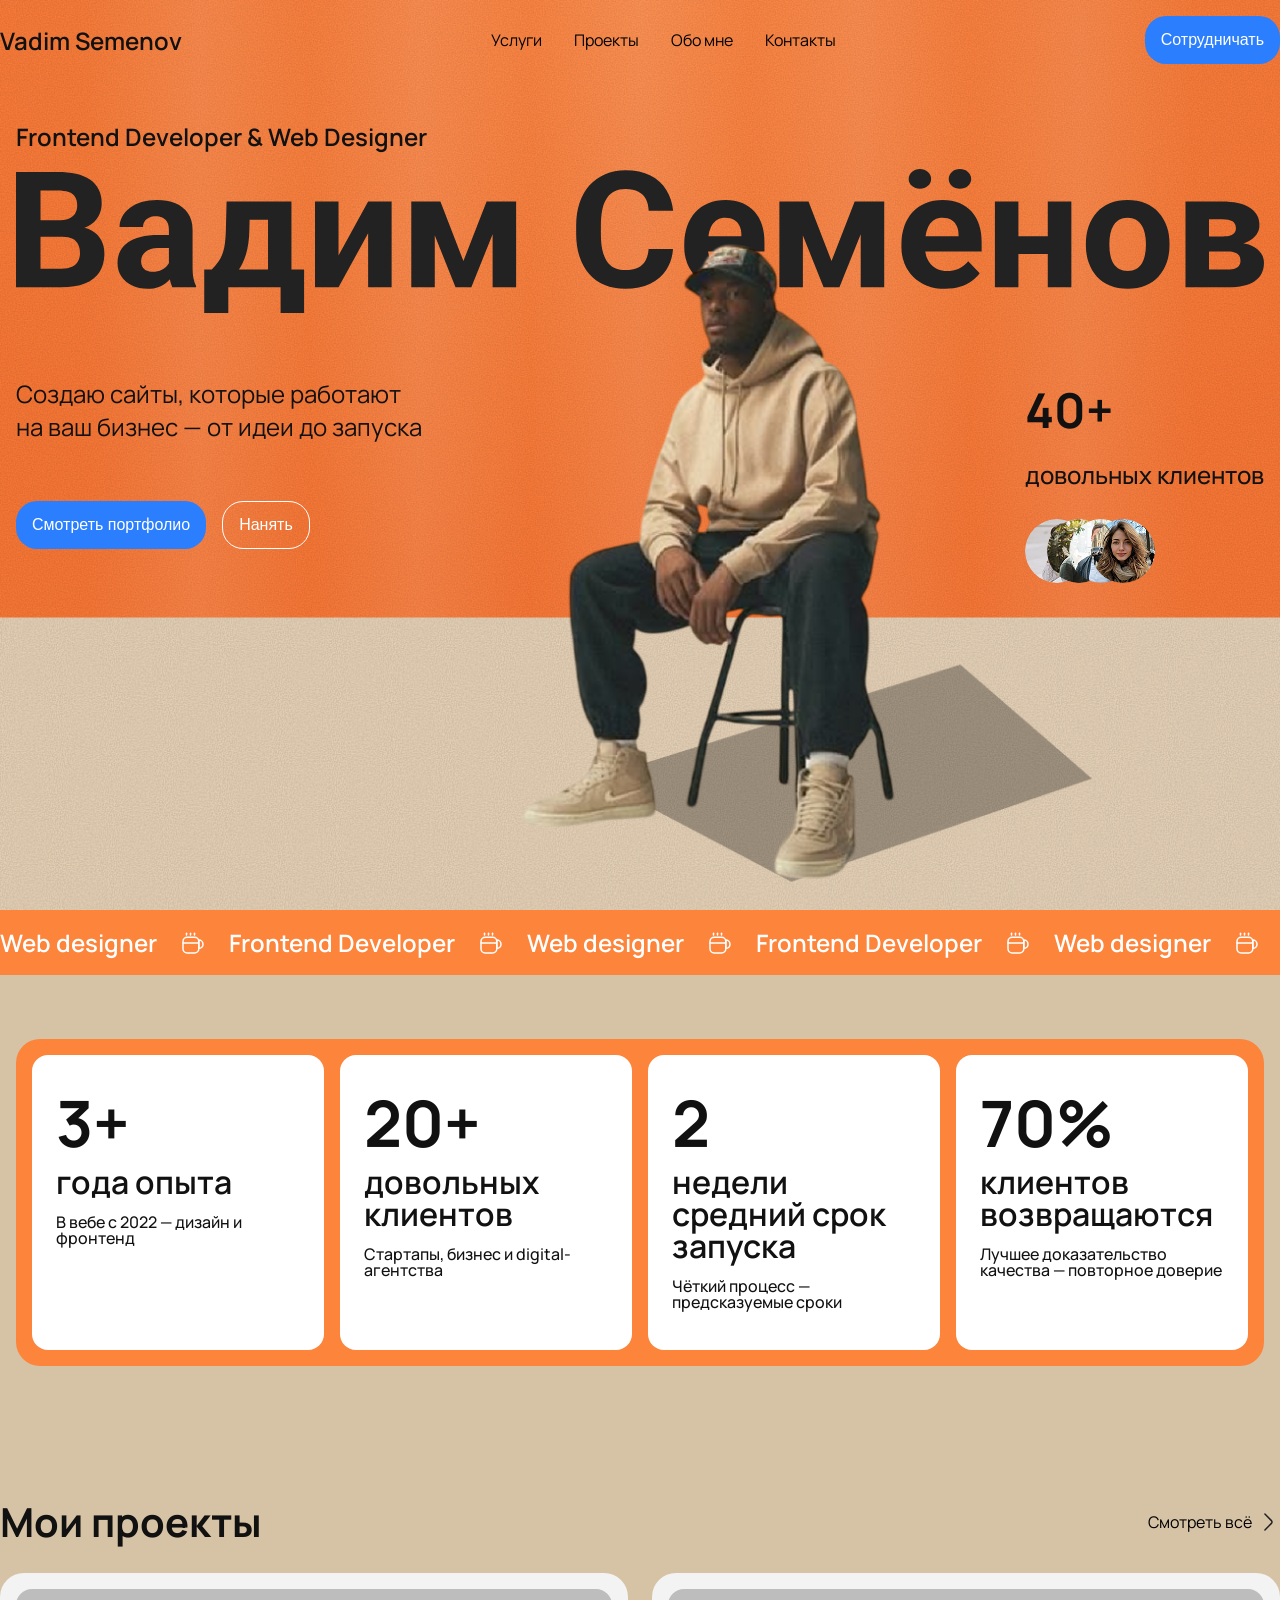
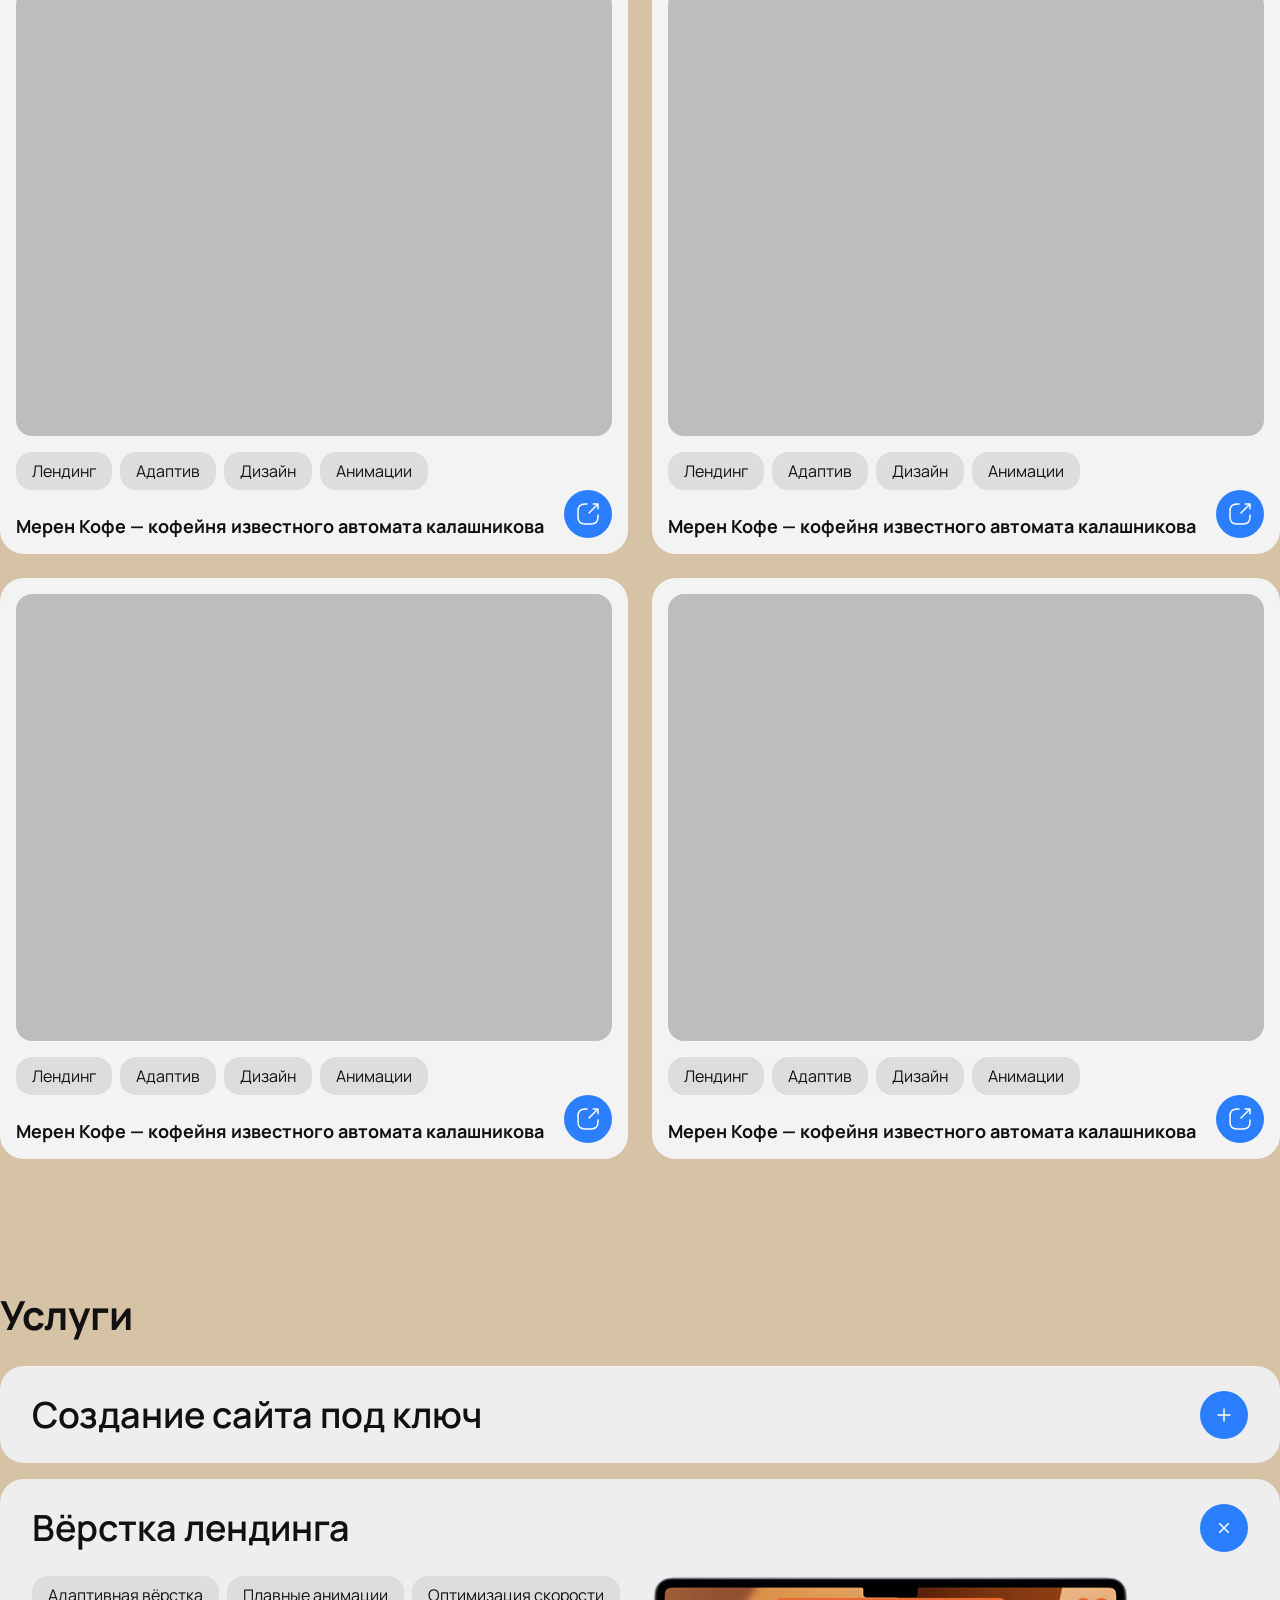
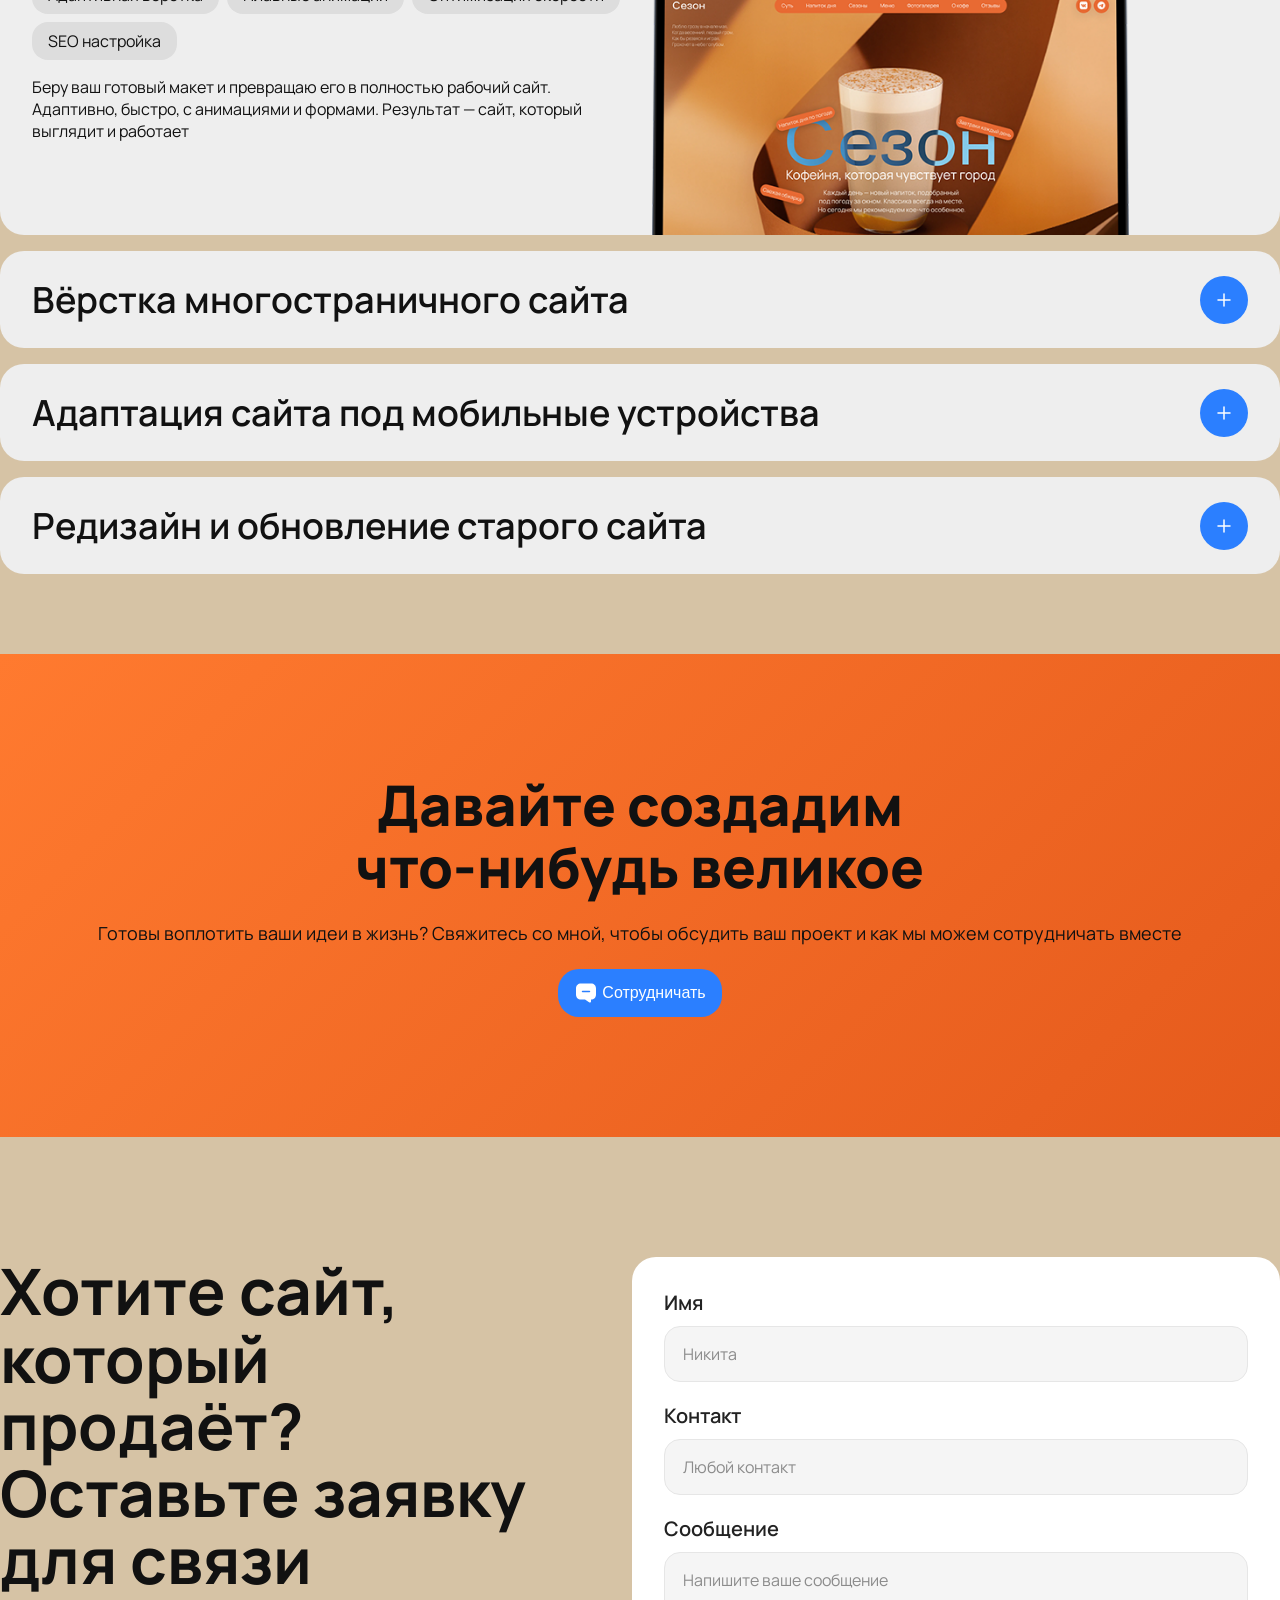
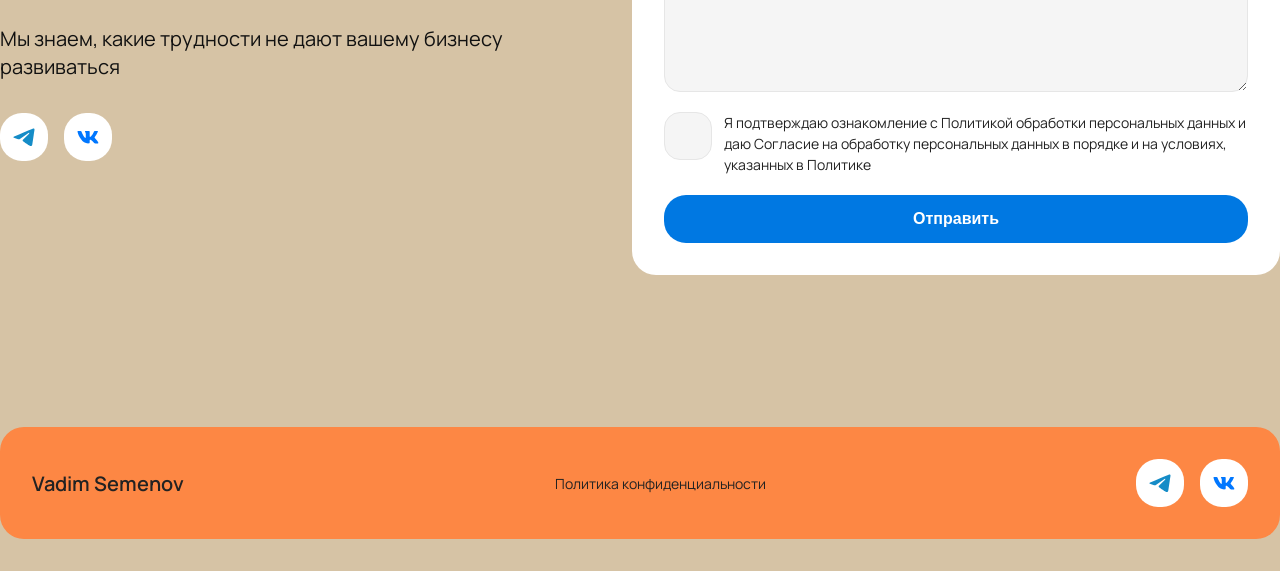
==== index.html @ a96513d6 "first commit" ====
<!DOCTYPE html>
<html lang="ru">
<head>
  <meta charset="UTF-8" />
  <meta name="viewport" content="width=device-width, initial-scale=1.0"/>
  <title>Vadim Semenov</title>
  <link rel="preconnect" href="https://fonts.googleapis.com" />
  <link rel="preconnect" href="https://fonts.gstatic.com" crossorigin />
  <link
    href="https://fonts.googleapis.com/css2?family=Manrope:wght@400;500;600;700;800&display=swap"
    rel="stylesheet"
  />
  <link rel="stylesheet" href="style.css"/>
</head>
<body>

<header class="header">
  <div class="container header__inner">
    <div class="logo">Vadim Semenov</div>

    <nav class="nav">
      <a href="#">Услуги</a>
      <a href="#">Проекты</a>
      <a href="#">Обо мне</a>
      <a href="#">Контакты</a>
    </nav>

    <div class="header__actions">
      <button class="btn btn--blue">Сотрудничать</button>
    </div>
  </div>
</header>

<section class="hero">
  <div class="hero__bg">
    <img src="img/bg-orange.png" alt="background">
  </div>

  <div class="container hero__content">

    <div class="hero__text">
      <p class="hero__subtitle">Frontend Developer & Web Designer</p>
      <h1 class="hero__title">
        <img src="img/Vadim__hero.svg" alt="Вадим Семёнов">
      </h1>
      <p class="hero__desc">
        Создаю сайты, которые работают<br>
        на ваш бизнес — от идеи до запуска
      </p>

      <div class="hero__buttons">
        <button class="btn btn--blue">Смотреть портфолио</button>
        <button class="btn btn--outline">Нанять</button>
      </div>
    </div>

    <div class="hero__right">
      <div class="hero__stats">
        <span class="hero__number">40+</span>
        <p>довольных клиентов</p>
        <div class="hero__avatars" aria-label="Клиенты">
          <img src="img/stat1.png" alt="Клиент 1">
          <img src="img/stat2.png" alt="Клиент 2">
          <img src="img/stat3.png" alt="Клиент 3">
          <img src="img/stat4.png" alt="Клиент 4">
        </div>
      </div>

    </div>

  </div>

  <div class="hero__person">
    <img src="img/person.png" alt="person">
  </div>

  <div class="hero__ticker">
    <div class="hero__ticker-track">
      <div class="hero__ticker-group">
        <span>Web designer</span>
        <svg width="24" height="24" viewBox="0 0 24 24" fill="none" xmlns="http://www.w3.org/2000/svg">
          <path d="M17.79 10.4698V17.7898C17.79 20.1198 15.9 21.9998 13.58 21.9998H6.21C3.89 21.9998 2 20.1098 2 17.7898V10.4698C2 8.13977 3.89 6.25977 6.21 6.25977H13.58C15.9 6.25977 17.79 8.14977 17.79 10.4698Z" stroke="white" stroke-width="1.5" stroke-linecap="round" stroke-linejoin="round"/>
          <path d="M5.5 4V2.25" stroke="white" stroke-width="1.5" stroke-linecap="round" stroke-linejoin="round"/>
          <path d="M9.5 4V2.25" stroke="white" stroke-width="1.5" stroke-linecap="round" stroke-linejoin="round"/>
          <path d="M13.5 4V2.25" stroke="white" stroke-width="1.5" stroke-linecap="round" stroke-linejoin="round"/>
          <path d="M22 13.1602C22 15.4802 20.11 17.3702 17.79 17.3702V8.9502C20.11 8.9502 22 10.8302 22 13.1602Z" stroke="white" stroke-width="1.5" stroke-linecap="round" stroke-linejoin="round"/>
          <path d="M2 12H17.51" stroke="white" stroke-width="1.5" stroke-linecap="round" stroke-linejoin="round"/>
        </svg>
        <span>Frontend Developer</span>
        <svg width="24" height="24" viewBox="0 0 24 24" fill="none" xmlns="http://www.w3.org/2000/svg">
          <path d="M17.79 10.4698V17.7898C17.79 20.1198 15.9 21.9998 13.58 21.9998H6.21C3.89 21.9998 2 20.1098 2 17.7898V10.4698C2 8.13977 3.89 6.25977 6.21 6.25977H13.58C15.9 6.25977 17.79 8.14977 17.79 10.4698Z" stroke="white" stroke-width="1.5" stroke-linecap="round" stroke-linejoin="round"/>
          <path d="M5.5 4V2.25" stroke="white" stroke-width="1.5" stroke-linecap="round" stroke-linejoin="round"/>
          <path d="M9.5 4V2.25" stroke="white" stroke-width="1.5" stroke-linecap="round" stroke-linejoin="round"/>
          <path d="M13.5 4V2.25" stroke="white" stroke-width="1.5" stroke-linecap="round" stroke-linejoin="round"/>
          <path d="M22 13.1602C22 15.4802 20.11 17.3702 17.79 17.3702V8.9502C20.11 8.9502 22 10.8302 22 13.1602Z" stroke="white" stroke-width="1.5" stroke-linecap="round" stroke-linejoin="round"/>
          <path d="M2 12H17.51" stroke="white" stroke-width="1.5" stroke-linecap="round" stroke-linejoin="round"/>
        </svg>
        <span>Web designer</span>
        <svg width="24" height="24" viewBox="0 0 24 24" fill="none" xmlns="http://www.w3.org/2000/svg">
          <path d="M17.79 10.4698V17.7898C17.79 20.1198 15.9 21.9998 13.58 21.9998H6.21C3.89 21.9998 2 20.1098 2 17.7898V10.4698C2 8.13977 3.89 6.25977 6.21 6.25977H13.58C15.9 6.25977 17.79 8.14977 17.79 10.4698Z" stroke="white" stroke-width="1.5" stroke-linecap="round" stroke-linejoin="round"/>
          <path d="M5.5 4V2.25" stroke="white" stroke-width="1.5" stroke-linecap="round" stroke-linejoin="round"/>
          <path d="M9.5 4V2.25" stroke="white" stroke-width="1.5" stroke-linecap="round" stroke-linejoin="round"/>
          <path d="M13.5 4V2.25" stroke="white" stroke-width="1.5" stroke-linecap="round" stroke-linejoin="round"/>
          <path d="M22 13.1602C22 15.4802 20.11 17.3702 17.79 17.3702V8.9502C20.11 8.9502 22 10.8302 22 13.1602Z" stroke="white" stroke-width="1.5" stroke-linecap="round" stroke-linejoin="round"/>
          <path d="M2 12H17.51" stroke="white" stroke-width="1.5" stroke-linecap="round" stroke-linejoin="round"/>
        </svg>
        <span>Frontend Developer</span>
        <svg width="24" height="24" viewBox="0 0 24 24" fill="none" xmlns="http://www.w3.org/2000/svg">
          <path d="M17.79 10.4698V17.7898C17.79 20.1198 15.9 21.9998 13.58 21.9998H6.21C3.89 21.9998 2 20.1098 2 17.7898V10.4698C2 8.13977 3.89 6.25977 6.21 6.25977H13.58C15.9 6.25977 17.79 8.14977 17.79 10.4698Z" stroke="white" stroke-width="1.5" stroke-linecap="round" stroke-linejoin="round"/>
          <path d="M5.5 4V2.25" stroke="white" stroke-width="1.5" stroke-linecap="round" stroke-linejoin="round"/>
          <path d="M9.5 4V2.25" stroke="white" stroke-width="1.5" stroke-linecap="round" stroke-linejoin="round"/>
          <path d="M13.5 4V2.25" stroke="white" stroke-width="1.5" stroke-linecap="round" stroke-linejoin="round"/>
          <path d="M22 13.1602C22 15.4802 20.11 17.3702 17.79 17.3702V8.9502C20.11 8.9502 22 10.8302 22 13.1602Z" stroke="white" stroke-width="1.5" stroke-linecap="round" stroke-linejoin="round"/>
          <path d="M2 12H17.51" stroke="white" stroke-width="1.5" stroke-linecap="round" stroke-linejoin="round"/>
        </svg>
      </div>
      <div class="hero__ticker-group" aria-hidden="true">
        <span>Web designer</span>
        <svg width="24" height="24" viewBox="0 0 24 24" fill="none" xmlns="http://www.w3.org/2000/svg">
          <path d="M17.79 10.4698V17.7898C17.79 20.1198 15.9 21.9998 13.58 21.9998H6.21C3.89 21.9998 2 20.1098 2 17.7898V10.4698C2 8.13977 3.89 6.25977 6.21 6.25977H13.58C15.9 6.25977 17.79 8.14977 17.79 10.4698Z" stroke="white" stroke-width="1.5" stroke-linecap="round" stroke-linejoin="round"/>
          <path d="M5.5 4V2.25" stroke="white" stroke-width="1.5" stroke-linecap="round" stroke-linejoin="round"/>
          <path d="M9.5 4V2.25" stroke="white" stroke-width="1.5" stroke-linecap="round" stroke-linejoin="round"/>
          <path d="M13.5 4V2.25" stroke="white" stroke-width="1.5" stroke-linecap="round" stroke-linejoin="round"/>
          <path d="M22 13.1602C22 15.4802 20.11 17.3702 17.79 17.3702V8.9502C20.11 8.9502 22 10.8302 22 13.1602Z" stroke="white" stroke-width="1.5" stroke-linecap="round" stroke-linejoin="round"/>
          <path d="M2 12H17.51" stroke="white" stroke-width="1.5" stroke-linecap="round" stroke-linejoin="round"/>
        </svg>
        <span>Frontend Developer</span>
        <svg width="24" height="24" viewBox="0 0 24 24" fill="none" xmlns="http://www.w3.org/2000/svg">
          <path d="M17.79 10.4698V17.7898C17.79 20.1198 15.9 21.9998 13.58 21.9998H6.21C3.89 21.9998 2 20.1098 2 17.7898V10.4698C2 8.13977 3.89 6.25977 6.21 6.25977H13.58C15.9 6.25977 17.79 8.14977 17.79 10.4698Z" stroke="white" stroke-width="1.5" stroke-linecap="round" stroke-linejoin="round"/>
          <path d="M5.5 4V2.25" stroke="white" stroke-width="1.5" stroke-linecap="round" stroke-linejoin="round"/>
          <path d="M9.5 4V2.25" stroke="white" stroke-width="1.5" stroke-linecap="round" stroke-linejoin="round"/>
          <path d="M13.5 4V2.25" stroke="white" stroke-width="1.5" stroke-linecap="round" stroke-linejoin="round"/>
          <path d="M22 13.1602C22 15.4802 20.11 17.3702 17.79 17.3702V8.9502C20.11 8.9502 22 10.8302 22 13.1602Z" stroke="white" stroke-width="1.5" stroke-linecap="round" stroke-linejoin="round"/>
          <path d="M2 12H17.51" stroke="white" stroke-width="1.5" stroke-linecap="round" stroke-linejoin="round"/>
        </svg>
        <span>Web designer</span>
        <svg width="24" height="24" viewBox="0 0 24 24" fill="none" xmlns="http://www.w3.org/2000/svg">
          <path d="M17.79 10.4698V17.7898C17.79 20.1198 15.9 21.9998 13.58 21.9998H6.21C3.89 21.9998 2 20.1098 2 17.7898V10.4698C2 8.13977 3.89 6.25977 6.21 6.25977H13.58C15.9 6.25977 17.79 8.14977 17.79 10.4698Z" stroke="white" stroke-width="1.5" stroke-linecap="round" stroke-linejoin="round"/>
          <path d="M5.5 4V2.25" stroke="white" stroke-width="1.5" stroke-linecap="round" stroke-linejoin="round"/>
          <path d="M9.5 4V2.25" stroke="white" stroke-width="1.5" stroke-linecap="round" stroke-linejoin="round"/>
          <path d="M13.5 4V2.25" stroke="white" stroke-width="1.5" stroke-linecap="round" stroke-linejoin="round"/>
          <path d="M22 13.1602C22 15.4802 20.11 17.3702 17.79 17.3702V8.9502C20.11 8.9502 22 10.8302 22 13.1602Z" stroke="white" stroke-width="1.5" stroke-linecap="round" stroke-linejoin="round"/>
          <path d="M2 12H17.51" stroke="white" stroke-width="1.5" stroke-linecap="round" stroke-linejoin="round"/>
        </svg>
        <span>Frontend Developer</span>
        <svg width="24" height="24" viewBox="0 0 24 24" fill="none" xmlns="http://www.w3.org/2000/svg">
          <path d="M17.79 10.4698V17.7898C17.79 20.1198 15.9 21.9998 13.58 21.9998H6.21C3.89 21.9998 2 20.1098 2 17.7898V10.4698C2 8.13977 3.89 6.25977 6.21 6.25977H13.58C15.9 6.25977 17.79 8.14977 17.79 10.4698Z" stroke="white" stroke-width="1.5" stroke-linecap="round" stroke-linejoin="round"/>
          <path d="M5.5 4V2.25" stroke="white" stroke-width="1.5" stroke-linecap="round" stroke-linejoin="round"/>
          <path d="M9.5 4V2.25" stroke="white" stroke-width="1.5" stroke-linecap="round" stroke-linejoin="round"/>
          <path d="M13.5 4V2.25" stroke="white" stroke-width="1.5" stroke-linecap="round" stroke-linejoin="round"/>
          <path d="M22 13.1602C22 15.4802 20.11 17.3702 17.79 17.3702V8.9502C20.11 8.9502 22 10.8302 22 13.1602Z" stroke="white" stroke-width="1.5" stroke-linecap="round" stroke-linejoin="round"/>
          <path d="M2 12H17.51" stroke="white" stroke-width="1.5" stroke-linecap="round" stroke-linejoin="round"/>
        </svg>
      </div>
    </div>
  </div>
</section>

<section class="stats">
  <div class="stats__panel">
    <div class="stats__grid">

      <div class="stat">
        <h3>3+</h3>
        <p>года опыта</p>
        <p class="stat__extra">В вебе с 2022 — дизайн и фронтенд</p>
      </div>

      <div class="stat">
        <h3>20+</h3>
        <p>довольных клиентов</p>
        <p class="stat__extra">Стартапы, бизнес и digital-агентства</p>
      </div>

      <div class="stat">
        <h3>2</h3>
        <p>недели средний срок запуска</p>
        <p class="stat__extra">Чёткий процесс — предсказуемые сроки</p>
      </div>

      <div class="stat">
        <h3>70%</h3>
        <p>клиентов возвращаются</p>
        <p class="stat__extra">Лучшее доказательство качества — повторное доверие</p>
      </div>

    </div>
  </div>
</section>

<section class="projects">
  <div class="container">

    <div class="projects__header">
      <h2>Мои проекты</h2>
      <a href="#" class="projects__all">
        <span>Смотреть всё</span>
        <svg width="24" height="24" viewBox="0 0 24 24" fill="none" xmlns="http://www.w3.org/2000/svg">
          <path d="M8.91003 19.9201L15.43 13.4001C16.2 12.6301 16.2 11.3701 15.43 10.6001L8.91003 4.08008" stroke="#222222" stroke-width="1.5" stroke-miterlimit="10" stroke-linecap="round" stroke-linejoin="round"/>
        </svg>
      </a>
    </div>

    <div class="projects__grid">

      <div class="project-card">
        <div class="project-card__image"></div>

        <div class="project-card__content">
          <div class="project-card__tags">
            <span>Лендинг</span>
            <span>Адаптив</span>
            <span>Дизайн</span>
            <span>Анимации</span>
          </div>

          <div class="project-card__bottom">
            <h3>Мерен Кофе — кофейня известного автомата калашникова</h3>
            <button class="project-card__link" aria-label="Открыть проект">
              <svg width="24" height="24" viewBox="0 0 24 24" fill="none" xmlns="http://www.w3.org/2000/svg">
                <path d="M13 10.9998L21.2 2.7998" stroke="white" stroke-width="1.5" stroke-linecap="round" stroke-linejoin="round"/>
                <path d="M22 6.8V2H17.2" stroke="white" stroke-width="1.5" stroke-linecap="round" stroke-linejoin="round"/>
                <path d="M11 2H9C4 2 2 4 2 9V15C2 20 4 22 9 22H15C20 22 22 20 22 15V13" stroke="white" stroke-width="1.5" stroke-linecap="round" stroke-linejoin="round"/>
              </svg>
            </button>
          </div>
        </div>
      </div>

      <div class="project-card">
        <div class="project-card__image"></div>
        <div class="project-card__content">
          <div class="project-card__tags">
            <span>Лендинг</span>
            <span>Адаптив</span>
            <span>Дизайн</span>
            <span>Анимации</span>
          </div>
          <div class="project-card__bottom">
            <h3>Мерен Кофе — кофейня известного автомата калашникова</h3>
            <button class="project-card__link" aria-label="Открыть проект">
              <svg width="24" height="24" viewBox="0 0 24 24" fill="none" xmlns="http://www.w3.org/2000/svg">
                <path d="M13 10.9998L21.2 2.7998" stroke="white" stroke-width="1.5" stroke-linecap="round" stroke-linejoin="round"/>
                <path d="M22 6.8V2H17.2" stroke="white" stroke-width="1.5" stroke-linecap="round" stroke-linejoin="round"/>
                <path d="M11 2H9C4 2 2 4 2 9V15C2 20 4 22 9 22H15C20 22 22 20 22 15V13" stroke="white" stroke-width="1.5" stroke-linecap="round" stroke-linejoin="round"/>
              </svg>
            </button>
          </div>
        </div>
      </div>

      <div class="project-card">
        <div class="project-card__image"></div>
        <div class="project-card__content">
          <div class="project-card__tags">
            <span>Лендинг</span>
            <span>Адаптив</span>
            <span>Дизайн</span>
            <span>Анимации</span>
          </div>
          <div class="project-card__bottom">
            <h3>Мерен Кофе — кофейня известного автомата калашникова</h3>
            <button class="project-card__link" aria-label="Открыть проект">
              <svg width="24" height="24" viewBox="0 0 24 24" fill="none" xmlns="http://www.w3.org/2000/svg">
                <path d="M13 10.9998L21.2 2.7998" stroke="white" stroke-width="1.5" stroke-linecap="round" stroke-linejoin="round"/>
                <path d="M22 6.8V2H17.2" stroke="white" stroke-width="1.5" stroke-linecap="round" stroke-linejoin="round"/>
                <path d="M11 2H9C4 2 2 4 2 9V15C2 20 4 22 9 22H15C20 22 22 20 22 15V13" stroke="white" stroke-width="1.5" stroke-linecap="round" stroke-linejoin="round"/>
              </svg>
            </button>
          </div>
        </div>
      </div>

      <div class="project-card">
        <div class="project-card__image"></div>
        <div class="project-card__content">
          <div class="project-card__tags">
            <span>Лендинг</span>
            <span>Адаптив</span>
            <span>Дизайн</span>
            <span>Анимации</span>
          </div>
          <div class="project-card__bottom">
            <h3>Мерен Кофе — кофейня известного автомата калашникова</h3>
            <button class="project-card__link" aria-label="Открыть проект">
              <svg width="24" height="24" viewBox="0 0 24 24" fill="none" xmlns="http://www.w3.org/2000/svg">
                <path d="M13 10.9998L21.2 2.7998" stroke="white" stroke-width="1.5" stroke-linecap="round" stroke-linejoin="round"/>
                <path d="M22 6.8V2H17.2" stroke="white" stroke-width="1.5" stroke-linecap="round" stroke-linejoin="round"/>
                <path d="M11 2H9C4 2 2 4 2 9V15C2 20 4 22 9 22H15C20 22 22 20 22 15V13" stroke="white" stroke-width="1.5" stroke-linecap="round" stroke-linejoin="round"/>
              </svg>
            </button>
          </div>
        </div>
      </div>

    </div>
  </div>
</section>

<section class="services">
  <div class="container">

    <h2 class="services__title">Услуги</h2>

    <div class="service">
      <div class="service__header">
        <h3>Создание сайта под ключ</h3>
        <button class="service__toggle" type="button" aria-label="toggle service">
          <svg width="24" height="24" viewBox="0 0 24 24" fill="none" xmlns="http://www.w3.org/2000/svg">
            <path d="M6 12H18" stroke="#171717" stroke-width="1.5" stroke-linecap="round" stroke-linejoin="round"/>
            <path d="M12 18V6" stroke="#171717" stroke-width="1.5" stroke-linecap="round" stroke-linejoin="round"/>
          </svg>
        </button>
      </div>

      <div class="service__content">
        <div class="service__left">
          <div class="service__tags">
            <span>Готовый сайт под запуск</span>
            <span>Продуманная структура</span>
            <span>Конверсионный дизайн</span>
            <span>Подключённые формы и аналитика</span>
          </div>

          <p>
            Разрабатываю сайт с нуля — от структуры до финальной реализации. Дизайн, вёрстка, логика и формы уже настроены. Результат — готовый инструмент, который можно сразу использовать для привлечения клиентов.
          </p>
        </div>

        <div class="service__right">
          <img src="img/service 1.png" alt="Создание сайта под ключ">
        </div>
      </div>
    </div>

    <div class="service active">
      <div class="service__header">
        <h3>Вёрстка лендинга</h3>
        <button class="service__toggle" type="button" aria-label="toggle service">
          <svg width="24" height="24" viewBox="0 0 24 24" fill="none" xmlns="http://www.w3.org/2000/svg">
            <path d="M6 12H18" stroke="#171717" stroke-width="1.5" stroke-linecap="round" stroke-linejoin="round"/>
            <path d="M12 18V6" stroke="#171717" stroke-width="1.5" stroke-linecap="round" stroke-linejoin="round"/>
          </svg>
        </button>
      </div>

      <div class="service__content">
        <div class="service__left">
          <div class="service__tags">
            <span>Адаптивная вёрстка</span>
            <span>Плавные анимации</span>
            <span>Оптимизация скорости</span>
            <span>SEO настройка</span>
          </div>

          <p>
            Беру ваш готовый макет и превращаю его в полностью рабочий сайт. Адаптивно, быстро, с анимациями и формами. Результат — сайт, который выглядит и работает
          </p>
        </div>

        <div class="service__right">
          <img src="img/service 2.png" alt="Вёрстка лендинга">
        </div>
      </div>
    </div>

    <div class="service">
      <div class="service__header">
        <h3>Вёрстка многостраничного сайта</h3>
        <button class="service__toggle" type="button" aria-label="toggle service">
          <svg width="24" height="24" viewBox="0 0 24 24" fill="none" xmlns="http://www.w3.org/2000/svg">
            <path d="M6 12H18" stroke="#171717" stroke-width="1.5" stroke-linecap="round" stroke-linejoin="round"/>
            <path d="M12 18V6" stroke="#171717" stroke-width="1.5" stroke-linecap="round" stroke-linejoin="round"/>
          </svg>
        </button>
      </div>

      <div class="service__content">
        <div class="service__left">
          <div class="service__tags">
            <span>Чистый и масштабируемый код</span>
            <span>Единый стиль страниц</span>
            <span>Быстрая загрузка</span>
            <span>Готовность к дальнейшему росту</span>
          </div>

          <p>
            Перевожу макет в полноценный многостраничный сайт с продуманной структурой и навигацией. Результат — стабильный и аккуратный сайт, который легко расширять и поддерживать.
          </p>
        </div>

        <div class="service__right">
          <img src="img/service 3.png" alt="Вёрстка многостраничного сайта">
        </div>
      </div>
    </div>

    <div class="service">
      <div class="service__header">
        <h3>Адаптация сайта под мобильные устройства</h3>
        <button class="service__toggle" type="button" aria-label="toggle service">
          <svg width="24" height="24" viewBox="0 0 24 24" fill="none" xmlns="http://www.w3.org/2000/svg">
            <path d="M6 12H18" stroke="#171717" stroke-width="1.5" stroke-linecap="round" stroke-linejoin="round"/>
            <path d="M12 18V6" stroke="#171717" stroke-width="1.5" stroke-linecap="round" stroke-linejoin="round"/>
          </svg>
        </button>
      </div>

      <div class="service__content">
        <div class="service__left">
          <div class="service__tags">
            <span>Корректное отображение на всех устройствах</span>
            <span>Удобная мобильная навигация</span>
            <span>Повышение конверсии</span>
            <span>Улучшение пользовательского опыта</span>
          </div>

          <p>
            Перерабатываю сайт так, чтобы он одинаково хорошо работал на телефонах и планшетах. Результат — пользователи не теряются и доходят до целевого действия с любого устройства.
          </p>
        </div>

        <div class="service__right">
          <img src="img/service 4.png" alt="Адаптация сайта под мобильные устройства">
        </div>
      </div>
    </div>

    <div class="service">
      <div class="service__header">
        <h3>Редизайн и обновление старого сайта</h3>
        <button class="service__toggle" type="button" aria-label="toggle service">
          <svg width="24" height="24" viewBox="0 0 24 24" fill="none" xmlns="http://www.w3.org/2000/svg">
            <path d="M6 12H18" stroke="#171717" stroke-width="1.5" stroke-linecap="round" stroke-linejoin="round"/>
            <path d="M12 18V6" stroke="#171717" stroke-width="1.5" stroke-linecap="round" stroke-linejoin="round"/>
          </svg>
        </button>
      </div>

      <div class="service__content">
        <div class="service__left">
          <div class="service__tags">
            <span>Современный внешний вид</span>
            <span>Улучшенная структура</span>
            <span>Повышение доверия</span>
            <span>Подготовка к росту трафика</span>
          </div>

          <p>
            Обновляю устаревший сайт — перерабатываю дизайн, структуру и восприятие. Результат — сайт выглядит актуально, вызывает доверие и лучше удерживает пользователей.
          </p>
        </div>

        <div class="service__right">
          <img src="img/service 5.png" alt="Редизайн и обновление старого сайта">
        </div>
      </div>
    </div>

  </div>
</section>

<section class="cta">
  <div class="container">
    <div class="cta__inner">
      
      <h2 class="cta__title">
        Давайте создадим<br>что-нибудь великое
      </h2>
      
      <p class="cta__desc">
        Готовы воплотить ваши идеи в жизнь? Свяжитесь со мной, чтобы обсудить ваш проект и как мы можем сотрудничать вместе
      </p>
      
      <button class="btn btn--blue cta__btn">
        <svg width="24" height="24" viewBox="0 0 24 24" fill="none" xmlns="http://www.w3.org/2000/svg">
          <path d="M17 2.42969H7C4 2.42969 2 4.42969 2 7.42969V13.4297C2 16.4297 4 18.4297 7 18.4297H11L15.45 21.3897C16.11 21.8297 17 21.3597 17 20.5597V18.4297C20 18.4297 22 16.4297 22 13.4297V7.42969C22 4.42969 20 2.42969 17 2.42969ZM15.5 11.2497H8.5C8.09 11.2497 7.75 10.9097 7.75 10.4997C7.75 10.0897 8.09 9.74969 8.5 9.74969H15.5C15.91 9.74969 16.25 10.0897 16.25 10.4997C16.25 10.9097 15.91 11.2497 15.5 11.2497Z" fill="white"/>
        </svg>
        <span>Сотрудничать</span>
      </button>

    </div>
  </div>
</section>

<section class="contact">
  <div class="container">
    <div class="contact__inner">
      <div class="contact__info">
        <h2 class="contact__title">Хотите сайт, который продаёт? Оставьте заявку для связи</h2>
        <p class="contact__text">Мы знаем, какие трудности не дают вашему бизнесу развиваться</p>

        <div class="contact__socials">
          <a href="#" class="contact__social" aria-label="Telegram">
            <svg width="24" height="24" viewBox="0 0 24 24" fill="none" xmlns="http://www.w3.org/2000/svg">
              <path d="M20.71 3.65451C20.71 3.65451 22.6525 2.89701 22.49 4.73651C22.4365 5.49401 21.951 8.14551 21.573 11.013L20.278 19.508C20.278 19.508 20.17 20.7525 19.1985 20.969C18.2275 21.185 16.7705 20.2115 16.5005 19.995C16.2845 19.8325 12.4535 17.3975 11.1045 16.2075C10.7265 15.8825 10.2945 15.2335 11.1585 14.476L16.8245 9.06501C17.472 8.41501 18.1195 6.90001 15.4215 8.74001L7.8665 13.88C7.8665 13.88 7.003 14.4215 5.3845 13.9345L1.8765 12.852C1.8765 12.852 0.581498 12.0405 2.794 11.229C8.1905 8.68601 14.828 6.08901 20.7095 3.65401" fill="#158CC7"/>
            </svg>
          </a>

          <a href="#" class="contact__social" aria-label="VK">
            <svg width="24" height="24" viewBox="0 0 24 24" fill="none" xmlns="http://www.w3.org/2000/svg">
              <path d="M21.504 18.3814H19.222C18.359 18.3814 18.099 17.6824 16.552 16.1344C15.2 14.8314 14.629 14.6694 14.287 14.6694C13.814 14.6694 13.685 14.7994 13.685 15.4504V17.5024C13.685 18.0574 13.505 18.3824 12.055 18.3824C10.6483 18.2879 9.28416 17.8606 8.07497 17.1356C6.86578 16.4106 5.84612 15.4087 5.1 14.2124C3.32901 12.0071 2.09641 9.41928 1.5 6.65443C1.5 6.31243 1.63 6.00243 2.282 6.00243H4.562C5.148 6.00243 5.359 6.26344 5.589 6.86644C6.696 10.1244 8.585 12.9584 9.352 12.9584C9.646 12.9584 9.774 12.8284 9.774 12.0954V8.73944C9.677 7.20844 8.864 7.07944 8.864 6.52544C8.87428 6.37928 8.94114 6.24288 9.05037 6.14523C9.15961 6.04757 9.30261 5.99635 9.449 6.00243H13.033C13.523 6.00243 13.685 6.24643 13.685 6.83243V11.3624C13.685 11.8514 13.895 12.0134 14.043 12.0134C14.337 12.0134 14.563 11.8514 15.102 11.3134C16.2569 9.90409 17.2008 8.33435 17.904 6.65343C17.9756 6.4514 18.1116 6.27843 18.2909 6.16102C18.4703 6.04362 18.6832 5.98826 18.897 6.00343H21.178C21.862 6.00343 22.007 6.34544 21.862 6.83344C21.0321 8.69173 20.0056 10.4558 18.8 12.0954C18.554 12.4704 18.456 12.6654 18.8 13.1054C19.026 13.4474 19.826 14.1154 20.363 14.7504C21.145 15.5304 21.794 16.4324 22.285 17.4204C22.481 18.0564 22.155 18.3814 21.504 18.3814Z" fill="#0077FF"/>
            </svg>
          </a>
        </div>
      </div>

      <div class="contact__form-wrap">
        <form class="contact__form">
          <label class="contact__field">
            <span>Имя</span>
            <input type="text" name="name" placeholder="Никита">
          </label>

          <label class="contact__field">
            <span>Контакт</span>
            <input type="text" name="contact" placeholder="Любой контакт">
          </label>

          <label class="contact__field">
            <span>Сообщение</span>
            <textarea name="message" placeholder="Напишите ваше сообщение"></textarea>
          </label>

          <label class="contact__checkbox">
            <input type="checkbox" name="policy" required>
            <span>Я подтверждаю ознакомление с Политикой обработки персональных данных и даю Согласие на обработку персональных данных в порядке и на условиях, указанных в Политике</span>
          </label>

          <button class="contact__submit" type="submit">Отправить</button>
        </form>
      </div>
    </div>
  </div>
</section>

<footer class="footer">
  <div class="container">
    <div class="footer__inner">
      <div class="footer__brand">Vadim Semenov</div>
      <a href="#" class="footer__policy">Политика конфиденциальности</a>
      <div class="footer__socials">
        <a href="#" class="contact__social" aria-label="Telegram">
          <svg width="24" height="24" viewBox="0 0 24 24" fill="none" xmlns="http://www.w3.org/2000/svg">
            <path d="M20.71 3.65451C20.71 3.65451 22.6525 2.89701 22.49 4.73651C22.4365 5.49401 21.951 8.14551 21.573 11.013L20.278 19.508C20.278 19.508 20.17 20.7525 19.1985 20.969C18.2275 21.185 16.7705 20.2115 16.5005 19.995C16.2845 19.8325 12.4535 17.3975 11.1045 16.2075C10.7265 15.8825 10.2945 15.2335 11.1585 14.476L16.8245 9.06501C17.472 8.41501 18.1195 6.90001 15.4215 8.74001L7.8665 13.88C7.8665 13.88 7.003 14.4215 5.3845 13.9345L1.8765 12.852C1.8765 12.852 0.581498 12.0405 2.794 11.229C8.1905 8.68601 14.828 6.08901 20.7095 3.65401" fill="#158CC7"/>
          </svg>
        </a>

        <a href="#" class="contact__social" aria-label="VK">
          <svg width="24" height="24" viewBox="0 0 24 24" fill="none" xmlns="http://www.w3.org/2000/svg">
            <path d="M21.504 18.3814H19.222C18.359 18.3814 18.099 17.6824 16.552 16.1344C15.2 14.8314 14.629 14.6694 14.287 14.6694C13.814 14.6694 13.685 14.7994 13.685 15.4504V17.5024C13.685 18.0574 13.505 18.3824 12.055 18.3824C10.6483 18.2879 9.28416 17.8606 8.07497 17.1356C6.86578 16.4106 5.84612 15.4087 5.1 14.2124C3.32901 12.0071 2.09641 9.41928 1.5 6.65443C1.5 6.31243 1.63 6.00243 2.282 6.00243H4.562C5.148 6.00243 5.359 6.26344 5.589 6.86644C6.696 10.1244 8.585 12.9584 9.352 12.9584C9.646 12.9584 9.774 12.8284 9.774 12.0954V8.73944C9.677 7.20844 8.864 7.07944 8.864 6.52544C8.87428 6.37928 8.94114 6.24288 9.05037 6.14523C9.15961 6.04757 9.30261 5.99635 9.449 6.00243H13.033C13.523 6.00243 13.685 6.24643 13.685 6.83243V11.3624C13.685 11.8514 13.895 12.0134 14.043 12.0134C14.337 12.0134 14.563 11.8514 15.102 11.3134C16.2569 9.90409 17.2008 8.33435 17.904 6.65343C17.9756 6.4514 18.1116 6.27843 18.2909 6.16102C18.4703 6.04362 18.6832 5.98826 18.897 6.00343H21.178C21.862 6.00343 22.007 6.34544 21.862 6.83344C21.0321 8.69173 20.0056 10.4558 18.8 12.0954C18.554 12.4704 18.456 12.6654 18.8 13.1054C19.026 13.4474 19.826 14.1154 20.363 14.7504C21.145 15.5304 21.794 16.4324 22.285 17.4204C22.481 18.0564 22.155 18.3814 21.504 18.3814Z" fill="#0077FF"/>
          </svg>
        </a>
      </div>
    </div>
  </div>
</footer>

<script src="script.js"></script>
</body>
</html>
---- style.css ----
/* RESET */
* {
    margin: 0;
    padding: 0;
    box-sizing: border-box;
  }

  :root {
    --content-gutter: 16px;
  }
  
  body {
    font-family: "Monrope", "Manrope", sans-serif;
    color: #111;
    background-color: #d6c3a5;
  }
  
  /* CONTAINER */
  .container {
    margin: 0 auto;
    max-width: 1376px;
    padding: 0;
  }
  
  /* HEADER */
  .header {
    position: absolute;
    top: 0;
    left: 0;
    width: 100%;
    z-index: 10;
    padding: 16px 0;
  }
  
  .header__inner {
    display: flex;
    align-items: center;
    justify-content: space-between;
  }

  .logo {
    font-size: 24px;
    font-weight: 600;
  }
  
  .nav {
    display: flex;
    gap: 32px;
  }
  
  .nav a {
    text-decoration: none;
    color: #000;
  }
  
  /* BUTTONS */
  .btn {
    height: 48px;
    padding: 0 16px;
    border-radius: 21px;
    border: none;
    cursor: pointer;
    font-size: 16px;
    display: inline-flex;
    align-items: center;
    justify-content: center;
  }
  
  .btn--blue {
    background: #2b7fff;
    color: #fff;
  }
  
  .btn--outline {
    background: transparent;
    border: 1px solid #fff;
    color: #fff;
  }
  
  /* HERO */
  .hero {
    position: relative;
    overflow: hidden;
  }
  
  .hero__bg {
    width: 100%;
    user-select: none;
    -webkit-user-select: none;
  }

  .hero__bg img {
    width: 100%;
    height: auto;
    display: block;
    z-index: 0;
    user-select: none;
    -webkit-user-select: none;
    -webkit-user-drag: none;
    pointer-events: none;
  }
  
  .hero__content {
    position: absolute;
    inset: 0;
    z-index: 1;
    width: calc(100% - (var(--content-gutter) * 2));
    max-width: 1376px;
    margin: 0 auto;
    padding: 120px 0 64px;
    display: grid;
    grid-template-columns: minmax(0, 1fr) auto;
    align-content: start;
  }
  
  /* LEFT TEXT */
  .hero__text {
    display: contents;
  }

  .hero__subtitle {
    grid-column: 1 / -1;
    font-size: 24px;
    font-weight: 600;
    margin-bottom: 16px;
  }
  
  .hero__title {
    grid-column: 1 / -1;
    width: 100%;
    margin-bottom: 64px;
  }

  .hero__title img {
    width: 100%;
    height: auto;
    display: block;
  }
  
  .hero__desc {
    grid-column: 1;
    font-size: 24px;
    margin-bottom: 24px;
  }
  
  .hero__buttons {
    grid-column: 1;
    display: flex;
    gap: 16px;
  }
  
  /* RIGHT */
  .hero__right {
    grid-column: 2;
    grid-row: 3 / 5;
    align-self: start;
  }
  
  .hero__person {
    position: absolute;
    left: 0;
    right: 0;
    bottom: 0;
    width: 100%;
    display: flex;
    align-items: flex-end;
    justify-content: flex-end;
    z-index: 2;
    user-select: none;
    -webkit-user-select: none;
  }

  .hero__person img {
    width: 100%;
    height: auto;
    display: block;
    user-select: none;
    -webkit-user-select: none;
    -webkit-user-drag: none;
    pointer-events: none;
  }

  .hero__ticker {
    position: relative;
    z-index: 3;
    width: 100%;
    overflow: hidden;
    background: #fd843b;
    padding: 16px 0;
  }

  .hero__ticker-track {
    display: flex;
    width: max-content;
    animation: hero-ticker 18s linear infinite;
  }

  .hero__ticker-group {
    display: flex;
    align-items: center;
    gap: 24px;
    padding-right: 24px;
    white-space: nowrap;
  }

  .hero__ticker-group span {
    color: #fff;
    font-size: 24px;
    font-weight: 600;
  }

  .hero__ticker-group svg {
    flex-shrink: 0;
    display: block;
  }
  
  /* STATS */
  .hero__stats {
    display: flex;
    flex-direction: column;
    align-items: flex-start;
    gap: 16px;
    text-align: left;
    position: static;
  }

  .hero__stats p {
    font-size: 24px;
    font-weight: 500;
    margin-top: 0;
    margin-bottom: 12px;
  }
  
  .hero__number {
    font-size: 48px;
    font-weight: 700;
  }

  .hero__avatars {
    display: flex;
    justify-content: flex-end;
  }

  .hero__avatars img {
    width: 64px;
    height: 64px;
    border-radius: 50%;
    object-fit: cover;
    display: block;
    user-select: none;
    -webkit-user-select: none;
    -webkit-user-drag: none;
    pointer-events: none;
  }

  @keyframes hero-ticker {
    from {
      transform: translateX(0);
    }
    to {
      transform: translateX(-50%);
    }
  }

  .hero__avatars img + img {
    margin-left: -42px;
  }
  
  /* STATS SECTION */
  .stats {
    padding: 0;
    margin: 64px 0;
  }
  
  .stats__panel {
    background: #FD843B;
    width: calc(100% - (var(--content-gutter) * 2));
    margin: 0 auto;
    max-width: 1376px;
    padding: 16px;
    border-radius: 24px;
  }

  .stats__grid {
    display: grid;
    grid-template-columns: repeat(4, 1fr);
    gap: 16px;
  }
  
  .stat {
    background: #fff;
    padding: 24px;
    border-radius: 16px;
  }
  
  .stat h3 {
    font-size: 64px;
    margin-bottom: 0px;
  }
  .stat p {
    font-size: 32px;
    line-height: 100%;
    font-weight: 600;
    margin-bottom: 16px;
  }
  .stat .stat__extra{
    font-size: 16px;
    font-weight: 500;
  }

  /* PROJECTS */
.projects {
    background: #d6c3a5;
    padding: 64px 0;
  }
  
  .projects__header {
    display: flex;
    justify-content: space-between;
    align-items: center;
    margin-bottom: 24px;
  }
  
  .projects__header h2 {
    font-size: 40px;
  }
  
  .projects__all {
    display: inline-flex;
    align-items: center;
    gap: 4px;
    text-decoration: none;
    color: #000;
    font-size: 16px;
  }
  
  /* GRID */
  .projects__grid {
    display: grid;
    grid-template-columns: repeat(2, 1fr);
    gap: 24px;
  }
  
  /* CARD */
  .project-card {
    background: #f3f3f3;
    border-radius: 24px;
    padding: 16px;
    display: flex;
    flex-direction: column;
    gap: 16px;
  }
  
  /* IMAGE (сюда будешь вставлять превью) */
  .project-card__image {
    width: 100%;
    aspect-ratio: 4 / 3;
    background: #bdbdbd;
    border-radius: 16px;
  }
  
  /* CONTENT */
  .project-card__tags {
    display: flex;
    gap: 8px;
    flex-wrap: wrap;
  }
  
  .project-card__tags span {
    background: #ddd;
    padding: 8px 16px;
    border-radius: 16px;
    font-size: 16px;
  }
  
  .project-card__bottom {
    display: flex;
    justify-content: space-between;
    align-items: flex-end;
    gap: 16px;
  }
  
  .project-card__bottom h3 {
    font-size: 18px;
    line-height: 1.3;
  }
  
  /* BUTTON */
  .project-card__link {
    width: 48px;
    height: 48px;
    border-radius: 24px;
    border: none;
    background: #2b7fff;
    color: #fff;
    cursor: pointer;
    display: inline-flex;
    align-items: center;
    justify-content: center;
    padding: 0;
  }

  .project-card__link svg {
    display: block;
  }

  .services {
    background: #d6c3a5;
    padding: 64px 0;
  }
  
  .services__title {
    font-size: 40px;
    margin-bottom: 24px;
  }
  
  /* CARD */
  .service {
    background: #eee;
    border-radius: 24px;
    padding: 24px 32px;
    margin-bottom: 16px;
    transition: all 0.3s ease;
  }

  .service.active {
    padding-bottom: 0;
  }
  
  /* HEADER */
  .service__header {
    display: flex;
    justify-content: space-between;
    align-items: center;
    cursor: pointer;
  }

  .service__header h3 {
    font-size: 36px;
    font-weight: 600;
  }
  
  /* BUTTON (+) */
  .service__toggle {
    width: 48px;
    height: 48px;
    border-radius: 24px;
    border: none;
    background: #2b7fff;
    position: relative;
    cursor: pointer;
    display: flex;
    align-items: center;
    justify-content: center;
    transition: transform 0.7s cubic-bezier(0.22, 1, 0.36, 1);
  }
  
  .service__toggle svg {
    width: 24px;
    height: 24px;
    display: block;
    color: #fff;
  }

  .service__toggle svg path {
    stroke: currentColor;
  }

  /* АКТИВНОЕ СОСТОЯНИЕ: плюс превращаем в крест поворотом */
  .service.active .service__toggle {
    transform: rotate(45deg);
  }
  
  /* CONTENT */
  .service__content {
    display: grid;
    grid-template-columns: 1fr 1fr;
    gap: 24px;
  
    height: 0;
    overflow: hidden;
    opacity: 0;
    margin-top: 0;
  
    transition:
      height 0.7s cubic-bezier(0.22, 1, 0.36, 1),
      opacity 0.7s cubic-bezier(0.22, 1, 0.36, 1),
      margin-top 0.7s cubic-bezier(0.22, 1, 0.36, 1);
  }
  
  /* АКТИВНЫЙ */
  .service.active .service__content {
    opacity: 1;
    margin-top: 24px;
  }
  
  /* LEFT */
  .service__tags {
    display: flex;
    flex-wrap: wrap;
    gap: 8px;
    margin-bottom: 16px;
  }
  
  .service__tags span {
    background: #ddd;
    padding: 8px 16px;
    border-radius: 16px;
    font-size: 16px;
  }
  
  /* IMAGE */
  .service__right {
    display: flex;
    align-items: flex-end; /* чтобы картинка заканчивалась на нижней границе */
  }

  .service__right img {
    width: 80%;
    height: auto;
    object-fit: cover;
    display: block;
  }

  .cta {
    background: linear-gradient(135deg, #ff7a2f, #e55a1c);
    padding: 120px 0;
    text-align: center;
    color: #111;
  }
  
  .cta__inner {
    width: 100%;
    margin: 0 auto;
    max-width: none;
  }
  
  .cta__title {
    font-size: 56px;
    font-weight: 800;
    line-height: 1.1;
    margin-bottom: 24px;
  }
  
  .cta__desc {
    font-size: 18px;
    margin-bottom: 24px;
  }
  
  .cta__btn {
    display: inline-flex;
    align-items: center;
    gap: 4px;
    font-size: 16px;
    padding: 0 16px;
  }

  .cta__btn svg {
    display: block;
  }

  .contact {
    background: #d6c3a5;
    padding: 120px 0;
  }

  .contact__inner {
    display: flex;
    gap: 48px;
    align-items: stretch;
  }

  .contact__info,
  .contact__form-wrap {
    flex: 1;
  }

  .contact__info {
    display: flex;
    flex-direction: column;
    gap: 32px;
  }

  .contact__title {
    font-size: 64px;
    font-weight: 700;
    line-height: 1.05;
  }

  .contact__text {
    font-size: 20px;
    line-height: 1.4;
    max-width: 520px;
  }

  .contact__socials {
    display: flex;
    gap: 16px;
  }

  .contact__social {
    width: 48px;
    height: 48px;
    border-radius: 22px;
    background: #fff;
    display: inline-flex;
    align-items: center;
    justify-content: center;
    text-decoration: none;
  }

  .contact__social svg {
    display: block;
  }

  .contact__form-wrap {
    background: #fff;
    border-radius: 24px;
    padding: 32px;
  }

  .contact__form {
    display: flex;
    flex-direction: column;
    gap: 20px;
  }

  .contact__field {
    display: flex;
    flex-direction: column;
    gap: 10px;
  }

  .contact__field span {
    font-size: 20px;
    font-weight: 600;
    color: #222;
  }

  .contact__field input,
  .contact__field textarea {
    width: 100%;
    border: 1px solid #e6e6e6;
    border-radius: 16px;
    padding: 16px 18px;
    font-size: 16px;
    color: rgba(34, 34, 34, 0.5);
    background: #f5f5f5;
    font-family: inherit;
    outline: none;
  }

  .contact__field textarea {
    min-height: 140px;
    resize: vertical;
  }

  .contact__field input::placeholder,
  .contact__field textarea::placeholder {
    color: rgba(34, 34, 34, 0.5);
    font-family: inherit;
    font-size: 16px;
  }

  .contact__checkbox {
    display: flex;
    align-items: flex-start;
    gap: 12px;
    font-size: 14px;
    line-height: 1.5;
    color: #222;
  }

  .contact__checkbox input {
    margin-top: 0;
    width: 48px;
    height: 48px;
    flex-shrink: 0;
    border: 1px solid #e6e6e6;
    border-radius: 16px;
    background-color: #f5f5f5;
    appearance: none;
    -webkit-appearance: none;
    cursor: pointer;
    background-repeat: no-repeat;
    background-position: center;
    background-size: 24px 24px;
  }

  .contact__checkbox input:checked {
    background-image: url("data:image/svg+xml,%3Csvg xmlns='http://www.w3.org/2000/svg' width='24' height='24' viewBox='0 0 24 24' fill='none'%3E%3Cpath d='M3 12L8.99294 18L21 6' stroke='%23171717' stroke-width='2' stroke-linecap='round' stroke-linejoin='round'/%3E%3C/svg%3E");
  }

  .contact__submit {
    width: 100%;
    height: 48px;
    border: none;
    border-radius: 22px;
    background: #0078e2;
    color: #fff;
    font-size: 16px;
    font-weight: 600;
    cursor: pointer;
  }

  .footer {
    padding: 32px 0;
  }

  .footer__inner {
    background: #fd8744;
    display: flex;
    align-items: center;
    justify-content: space-between;
    gap: 24px;
    padding: 32px;
      border-radius: 24px;
  }

  .footer__brand {
    font-size: 20px;
    font-weight: 600;
    color: #222;
  }

  .footer__policy {
    font-size: 14px;
    font-weight: 400;
    color: #222;
    text-decoration: none;
  }

  .footer__socials {
    display: flex;
    gap: 16px;
  }
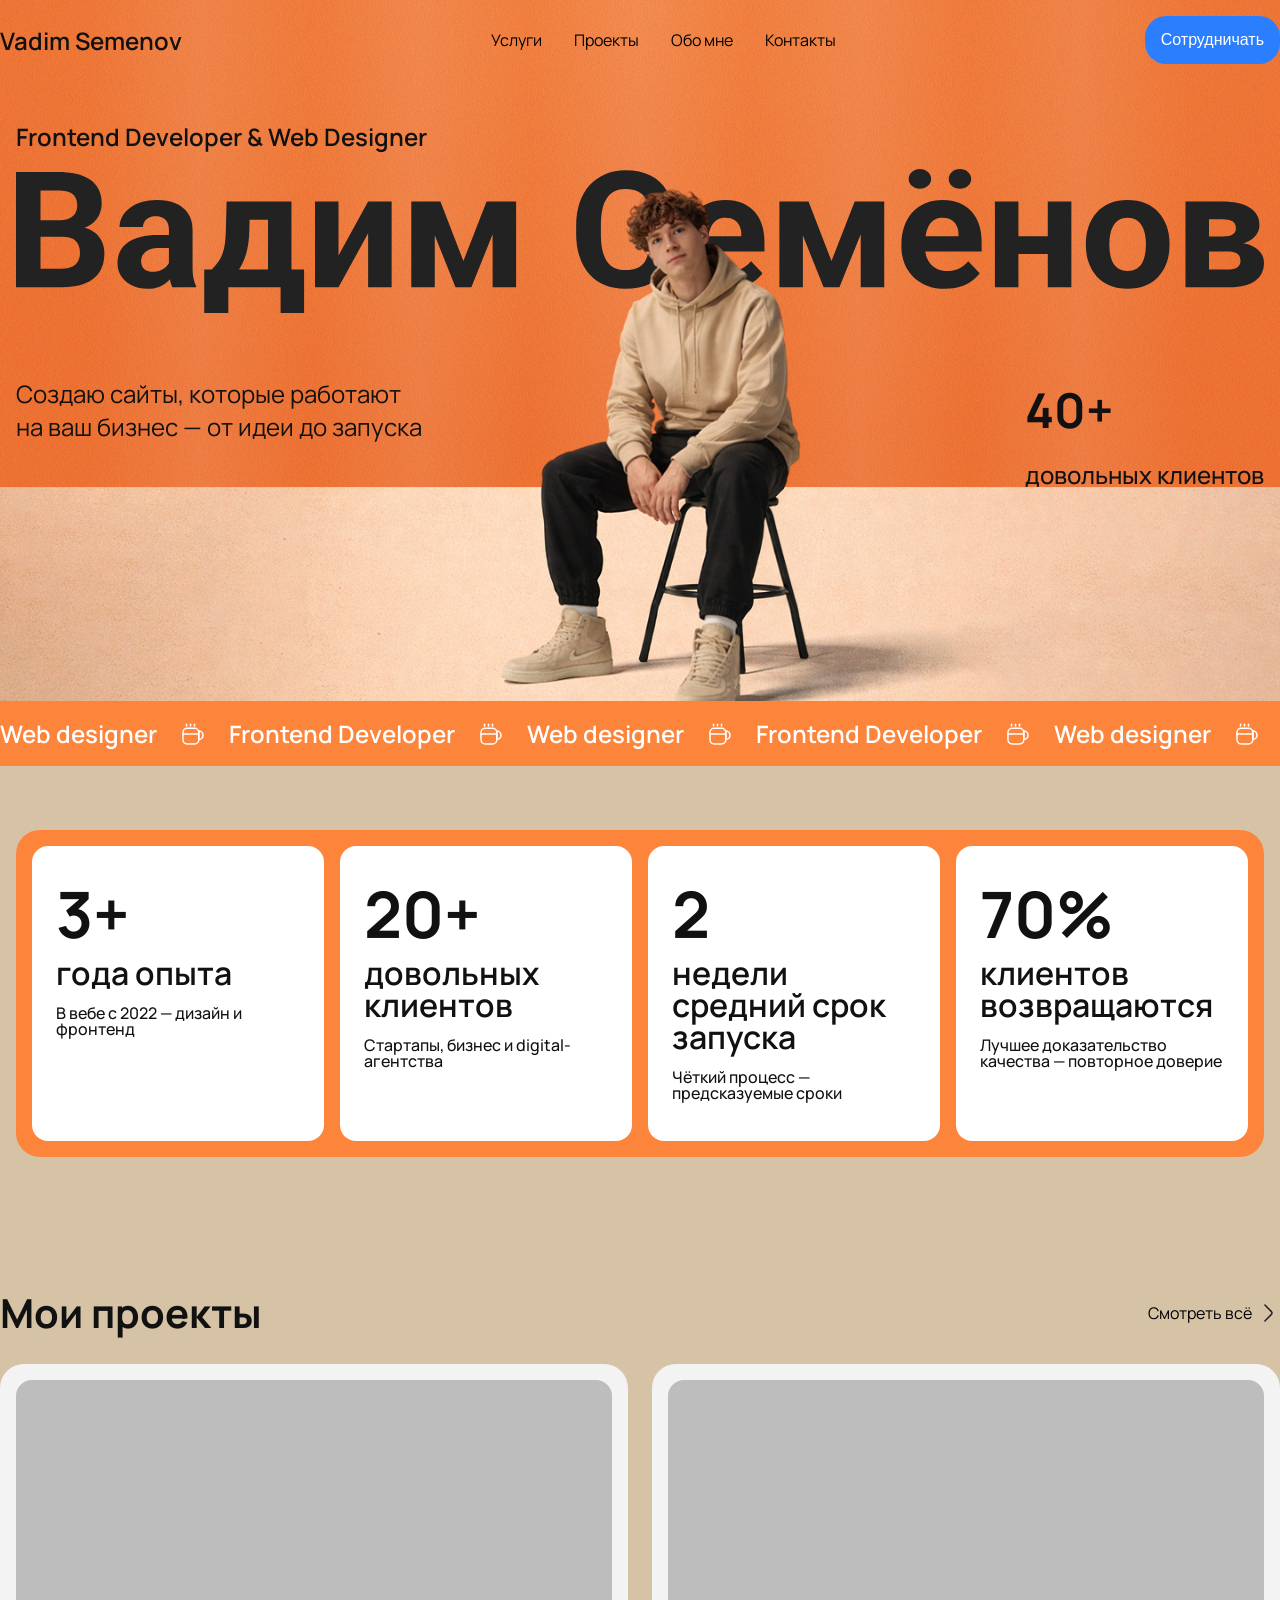
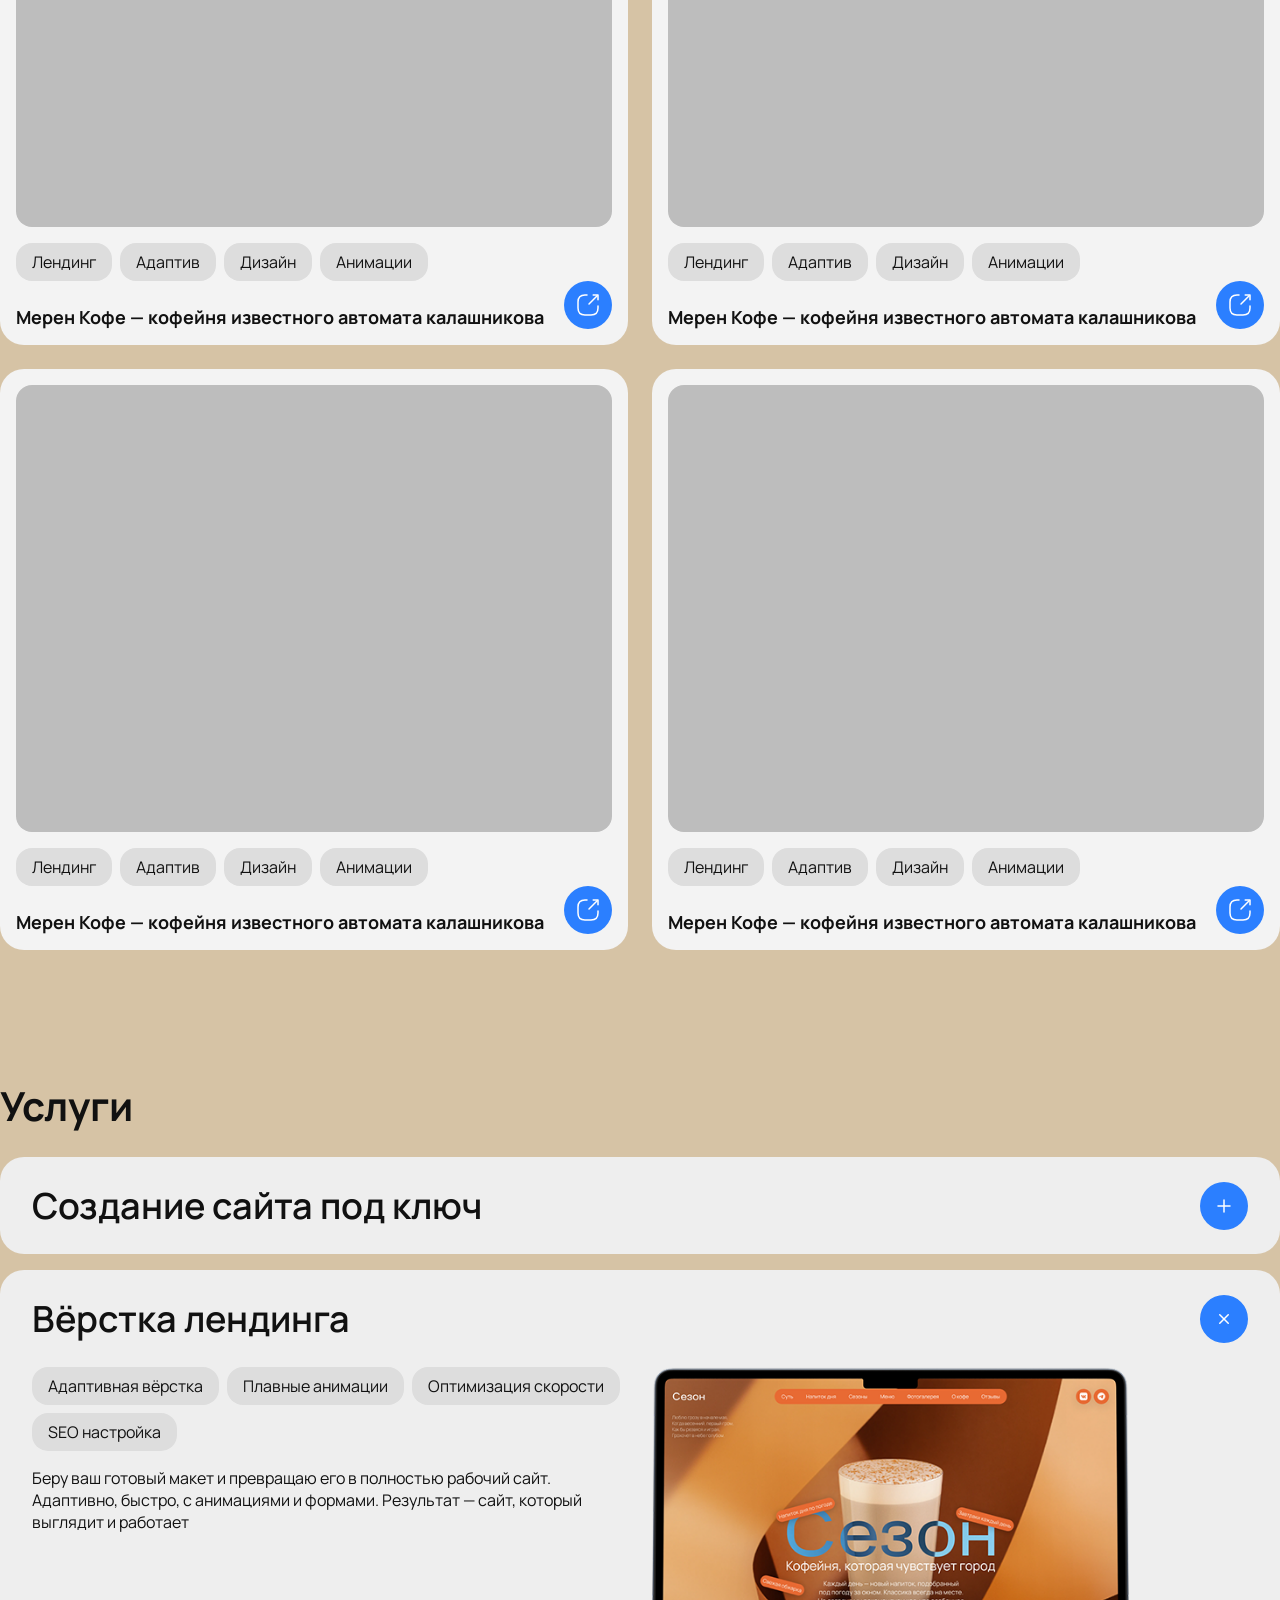
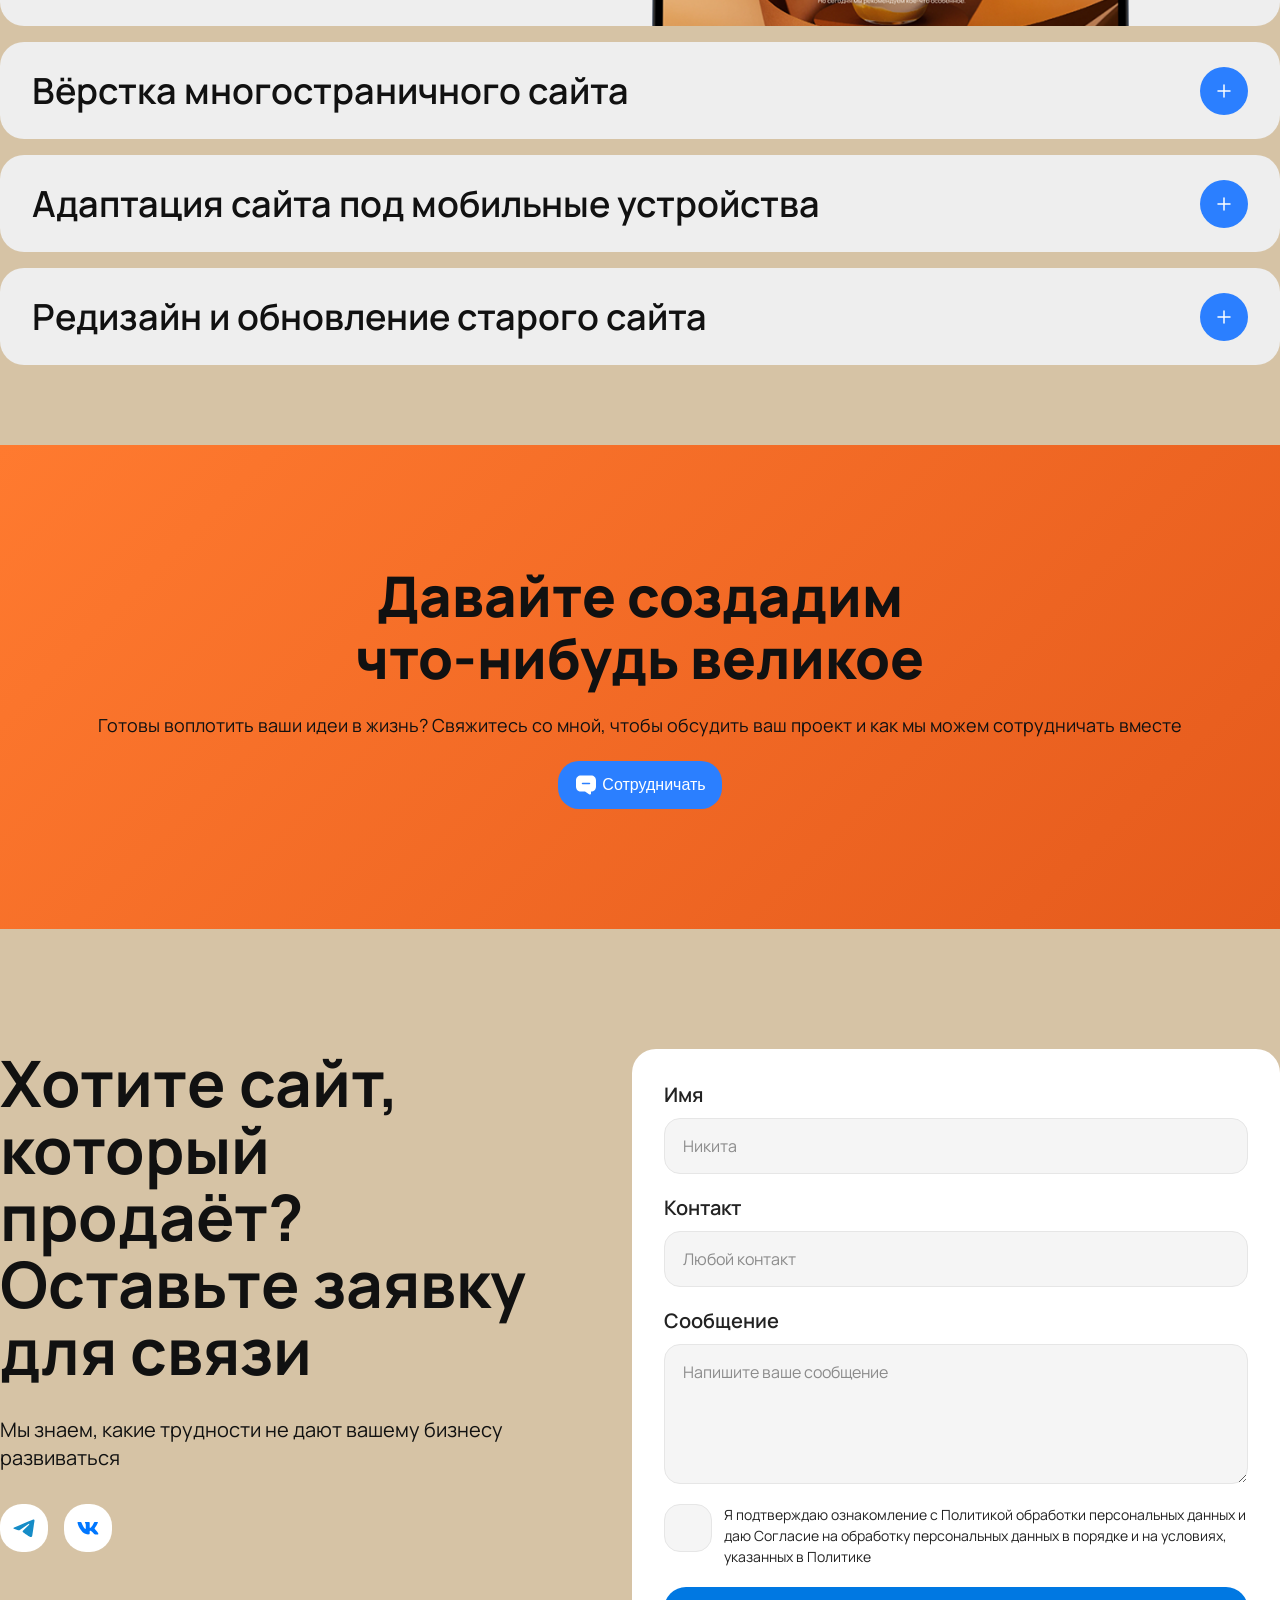
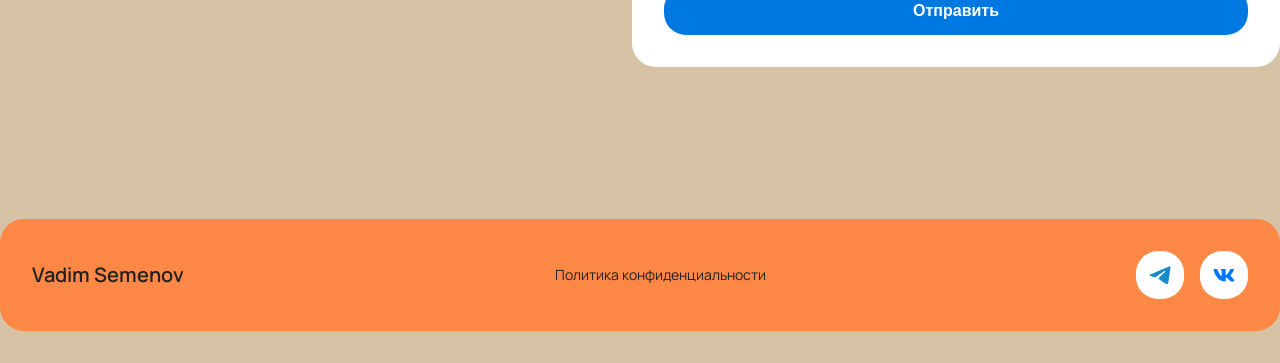
==== commit 9f296f34: "Страница проекты" ====
--- a/index.html
+++ b/index.html
@@ -113,8 +113,45 @@
           <path d="M22 13.1602C22 15.4802 20.11 17.3702 17.79 17.3702V8.9502C20.11 8.9502 22 10.8302 22 13.1602Z" stroke="white" stroke-width="1.5" stroke-linecap="round" stroke-linejoin="round"/>
           <path d="M2 12H17.51" stroke="white" stroke-width="1.5" stroke-linecap="round" stroke-linejoin="round"/>
         </svg>
-      </div>
+        <span>Web designer</span>
+        <svg width="24" height="24" viewBox="0 0 24 24" fill="none" xmlns="http://www.w3.org/2000/svg">
+          <path d="M17.79 10.4698V17.7898C17.79 20.1198 15.9 21.9998 13.58 21.9998H6.21C3.89 21.9998 2 20.1098 2 17.7898V10.4698C2 8.13977 3.89 6.25977 6.21 6.25977H13.58C15.9 6.25977 17.79 8.14977 17.79 10.4698Z" stroke="white" stroke-width="1.5" stroke-linecap="round" stroke-linejoin="round"/>
+          <path d="M5.5 4V2.25" stroke="white" stroke-width="1.5" stroke-linecap="round" stroke-linejoin="round"/>
+          <path d="M9.5 4V2.25" stroke="white" stroke-width="1.5" stroke-linecap="round" stroke-linejoin="round"/>
+          <path d="M13.5 4V2.25" stroke="white" stroke-width="1.5" stroke-linecap="round" stroke-linejoin="round"/>
+          <path d="M22 13.1602C22 15.4802 20.11 17.3702 17.79 17.3702V8.9502C20.11 8.9502 22 10.8302 22 13.1602Z" stroke="white" stroke-width="1.5" stroke-linecap="round" stroke-linejoin="round"/>
+          <path d="M2 12H17.51" stroke="white" stroke-width="1.5" stroke-linecap="round" stroke-linejoin="round"/>
+        </svg>
+        <span>Frontend Developer</span>
+        <svg width="24" height="24" viewBox="0 0 24 24" fill="none" xmlns="http://www.w3.org/2000/svg">
+          <path d="M17.79 10.4698V17.7898C17.79 20.1198 15.9 21.9998 13.58 21.9998H6.21C3.89 21.9998 2 20.1098 2 17.7898V10.4698C2 8.13977 3.89 6.25977 6.21 6.25977H13.58C15.9 6.25977 17.79 8.14977 17.79 10.4698Z" stroke="white" stroke-width="1.5" stroke-linecap="round" stroke-linejoin="round"/>
+          <path d="M5.5 4V2.25" stroke="white" stroke-width="1.5" stroke-linecap="round" stroke-linejoin="round"/>
+          <path d="M9.5 4V2.25" stroke="white" stroke-width="1.5" stroke-linecap="round" stroke-linejoin="round"/>
+          <path d="M13.5 4V2.25" stroke="white" stroke-width="1.5" stroke-linecap="round" stroke-linejoin="round"/>
+          <path d="M22 13.1602C22 15.4802 20.11 17.3702 17.79 17.3702V8.9502C20.11 8.9502 22 10.8302 22 13.1602Z" stroke="white" stroke-width="1.5" stroke-linecap="round" stroke-linejoin="round"/>
+          <path d="M2 12H17.51" stroke="white" stroke-width="1.5" stroke-linecap="round" stroke-linejoin="round"/>
+        </svg>
+      </div>
+      
       <div class="hero__ticker-group" aria-hidden="true">
+        <span>Web designer</span>
+        <svg width="24" height="24" viewBox="0 0 24 24" fill="none" xmlns="http://www.w3.org/2000/svg">
+          <path d="M17.79 10.4698V17.7898C17.79 20.1198 15.9 21.9998 13.58 21.9998H6.21C3.89 21.9998 2 20.1098 2 17.7898V10.4698C2 8.13977 3.89 6.25977 6.21 6.25977H13.58C15.9 6.25977 17.79 8.14977 17.79 10.4698Z" stroke="white" stroke-width="1.5" stroke-linecap="round" stroke-linejoin="round"/>
+          <path d="M5.5 4V2.25" stroke="white" stroke-width="1.5" stroke-linecap="round" stroke-linejoin="round"/>
+          <path d="M9.5 4V2.25" stroke="white" stroke-width="1.5" stroke-linecap="round" stroke-linejoin="round"/>
+          <path d="M13.5 4V2.25" stroke="white" stroke-width="1.5" stroke-linecap="round" stroke-linejoin="round"/>
+          <path d="M22 13.1602C22 15.4802 20.11 17.3702 17.79 17.3702V8.9502C20.11 8.9502 22 10.8302 22 13.1602Z" stroke="white" stroke-width="1.5" stroke-linecap="round" stroke-linejoin="round"/>
+          <path d="M2 12H17.51" stroke="white" stroke-width="1.5" stroke-linecap="round" stroke-linejoin="round"/>
+        </svg>
+        <span>Frontend Developer</span>
+        <svg width="24" height="24" viewBox="0 0 24 24" fill="none" xmlns="http://www.w3.org/2000/svg">
+          <path d="M17.79 10.4698V17.7898C17.79 20.1198 15.9 21.9998 13.58 21.9998H6.21C3.89 21.9998 2 20.1098 2 17.7898V10.4698C2 8.13977 3.89 6.25977 6.21 6.25977H13.58C15.9 6.25977 17.79 8.14977 17.79 10.4698Z" stroke="white" stroke-width="1.5" stroke-linecap="round" stroke-linejoin="round"/>
+          <path d="M5.5 4V2.25" stroke="white" stroke-width="1.5" stroke-linecap="round" stroke-linejoin="round"/>
+          <path d="M9.5 4V2.25" stroke="white" stroke-width="1.5" stroke-linecap="round" stroke-linejoin="round"/>
+          <path d="M13.5 4V2.25" stroke="white" stroke-width="1.5" stroke-linecap="round" stroke-linejoin="round"/>
+          <path d="M22 13.1602C22 15.4802 20.11 17.3702 17.79 17.3702V8.9502C20.11 8.9502 22 10.8302 22 13.1602Z" stroke="white" stroke-width="1.5" stroke-linecap="round" stroke-linejoin="round"/>
+          <path d="M2 12H17.51" stroke="white" stroke-width="1.5" stroke-linecap="round" stroke-linejoin="round"/>
+        </svg>
         <span>Web designer</span>
         <svg width="24" height="24" viewBox="0 0 24 24" fill="none" xmlns="http://www.w3.org/2000/svg">
           <path d="M17.79 10.4698V17.7898C17.79 20.1198 15.9 21.9998 13.58 21.9998H6.21C3.89 21.9998 2 20.1098 2 17.7898V10.4698C2 8.13977 3.89 6.25977 6.21 6.25977H13.58C15.9 6.25977 17.79 8.14977 17.79 10.4698Z" stroke="white" stroke-width="1.5" stroke-linecap="round" stroke-linejoin="round"/>
--- a/style.css
+++ b/style.css
@@ -734,3 +734,112 @@
     display: flex;
     gap: 16px;
   }
+
+  .header--static {
+    position: relative;
+    background: #d6c3a5;
+  }
+
+  .page-intro {
+    background: #d6c3a5;
+    padding: 40px 0 24px;
+  }
+
+  .page-intro .container {
+    padding: 48px 0 16px;
+    border-bottom: 1px solid rgba(17, 17, 17, 0.12);
+  }
+
+  .page-intro__eyebrow {
+    display: inline-flex;
+    margin-bottom: 16px;
+    padding: 8px 16px;
+    border-radius: 999px;
+    background: rgba(255, 255, 255, 0.22);
+    font-size: 14px;
+    font-weight: 700;
+    letter-spacing: 0.04em;
+    text-transform: uppercase;
+  }
+
+  .page-intro__title {
+    font-size: clamp(40px, 6vw, 72px);
+    line-height: 0.95;
+    margin-bottom: 20px;
+  }
+
+  .page-intro__desc {
+    max-width: 760px;
+    font-size: 22px;
+    line-height: 1.35;
+  }
+
+  .projects--page {
+    padding-top: 24px;
+  }
+
+  .projects--page .project-card {
+    min-height: 520px;
+  }
+
+
+  .projects--page .project-card__content {
+    display: flex;
+    flex: 1;
+    flex-direction: column;
+  }
+
+  .projects--page .project-card__bottom {
+    margin-top: auto;
+  }
+
+  @media (max-width: 1024px) {
+    .container {
+      width: calc(100% - (var(--content-gutter) * 2));
+    }
+
+  }
+
+  @media (max-width: 768px) {
+    .header__inner,
+    .projects__header,
+    .footer__inner {
+      flex-direction: column;
+      align-items: flex-start;
+    }
+
+    .nav {
+      flex-wrap: wrap;
+      gap: 16px;
+    }
+
+    .projects__grid {
+      grid-template-columns: 1fr;
+    }
+
+    .project-card__bottom {
+      flex-direction: column;
+      align-items: flex-start;
+    }
+
+    .page-intro {
+      padding: 24px 0 16px;
+    }
+
+    .page-intro .container {
+      padding: 28px 0 12px;
+    }
+
+    .page-intro__desc {
+      font-size: 18px;
+    }
+
+    .projects--page .project-card:first-child,
+    .projects--page .project-card:last-child {
+      grid-column: auto;
+    }
+
+    .projects--page .project-card {
+      min-height: auto;
+    }
+  }
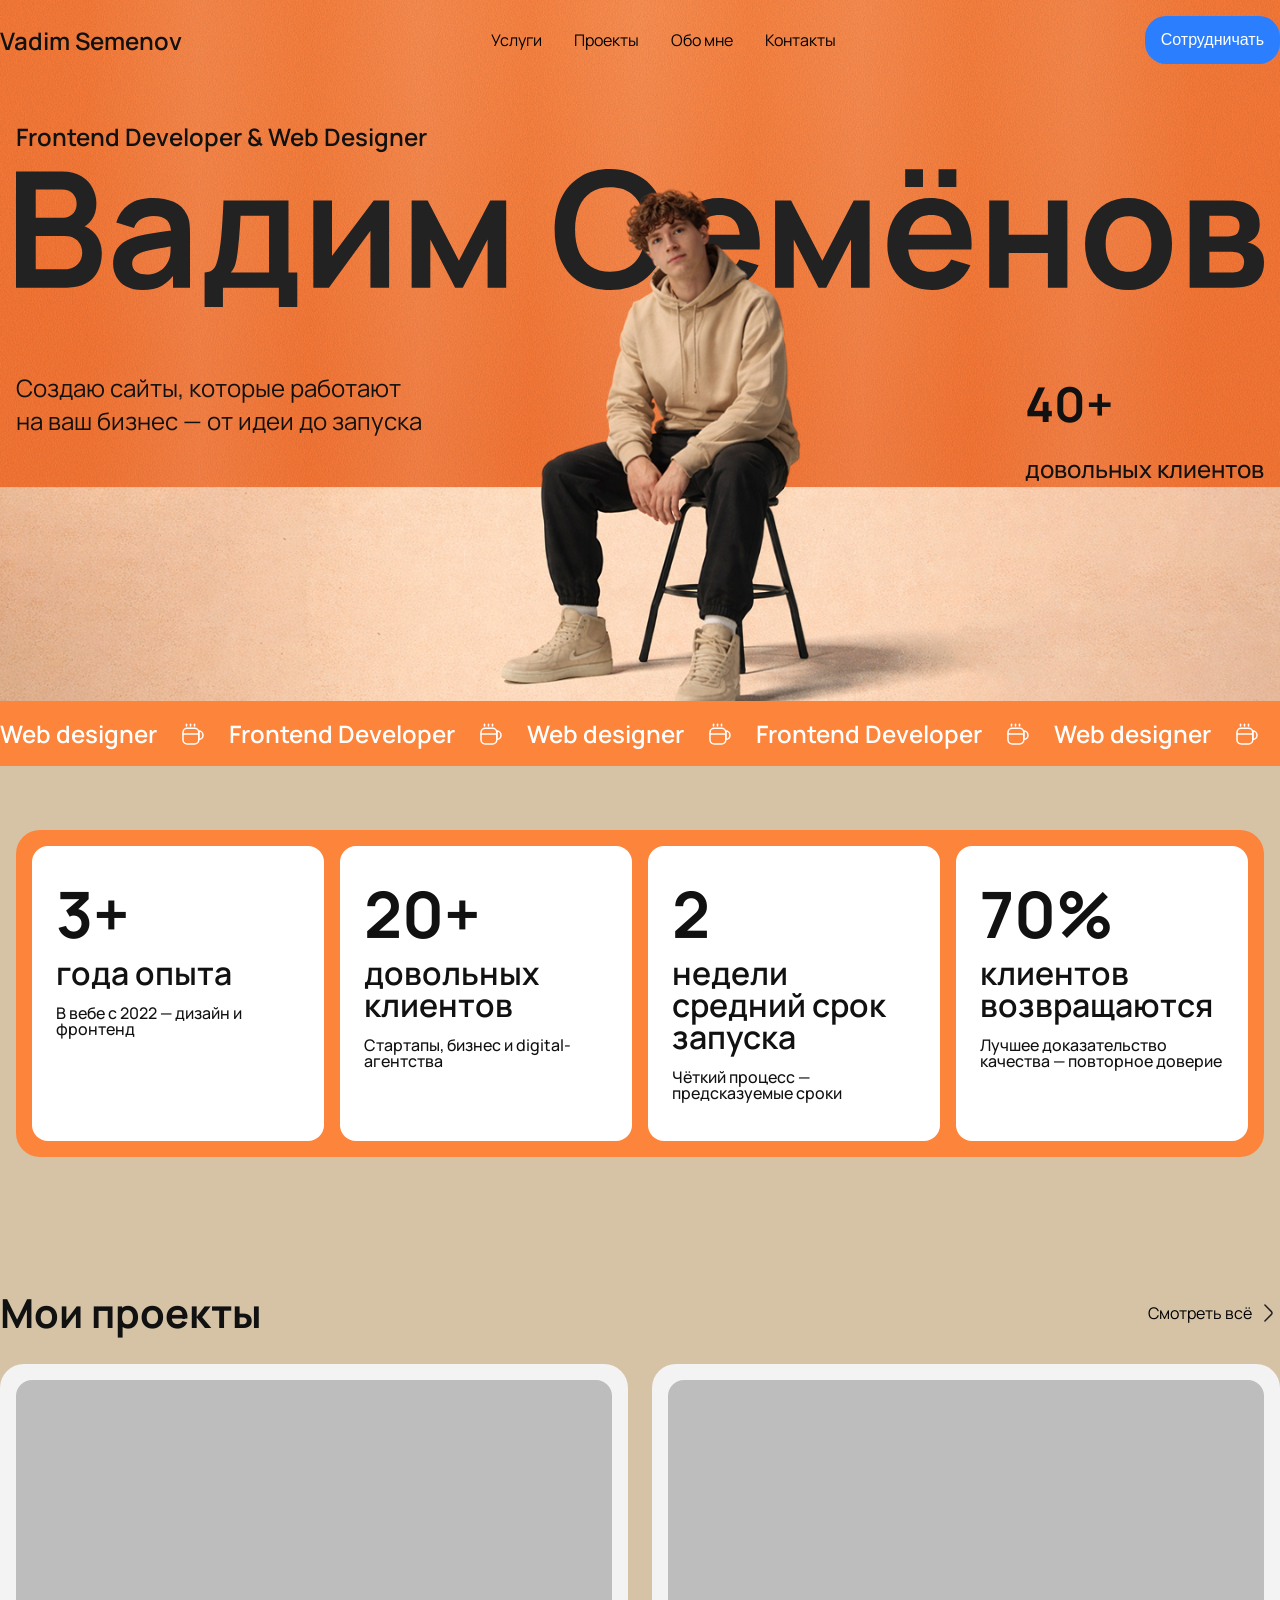
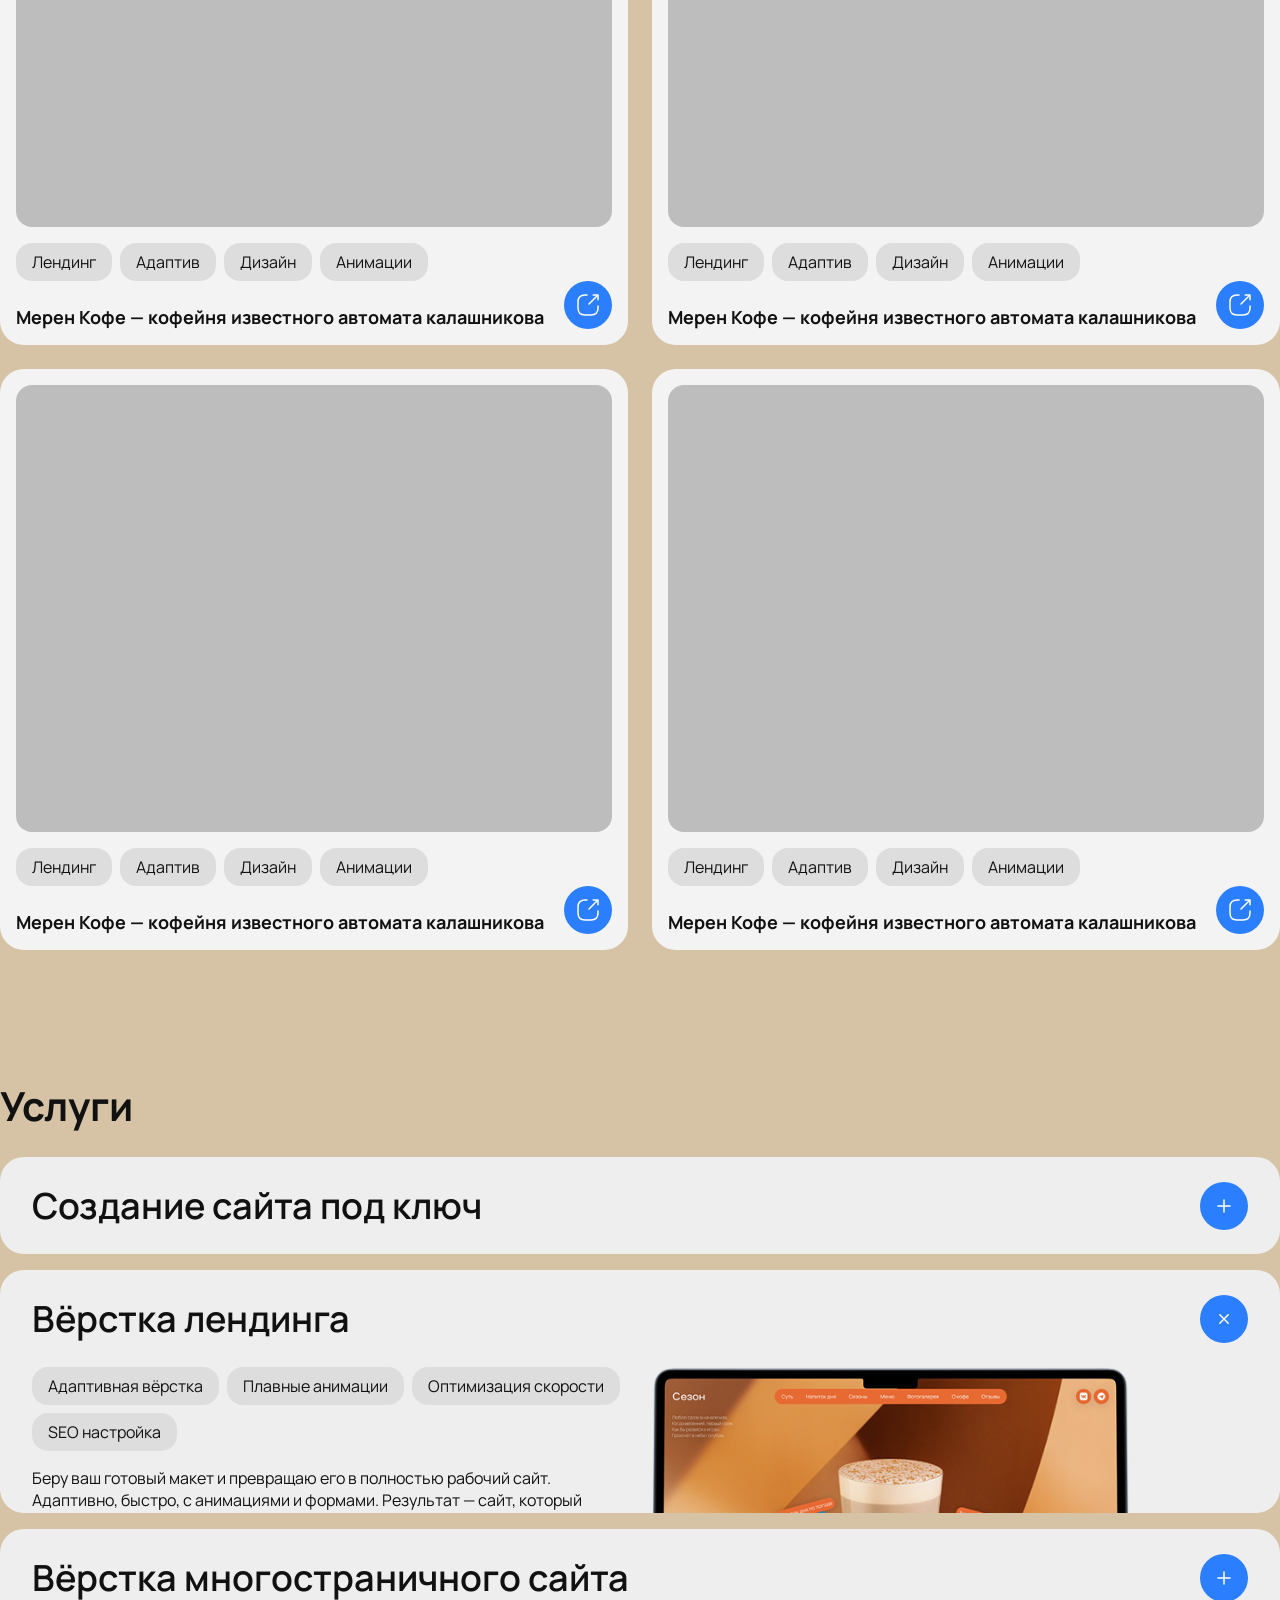
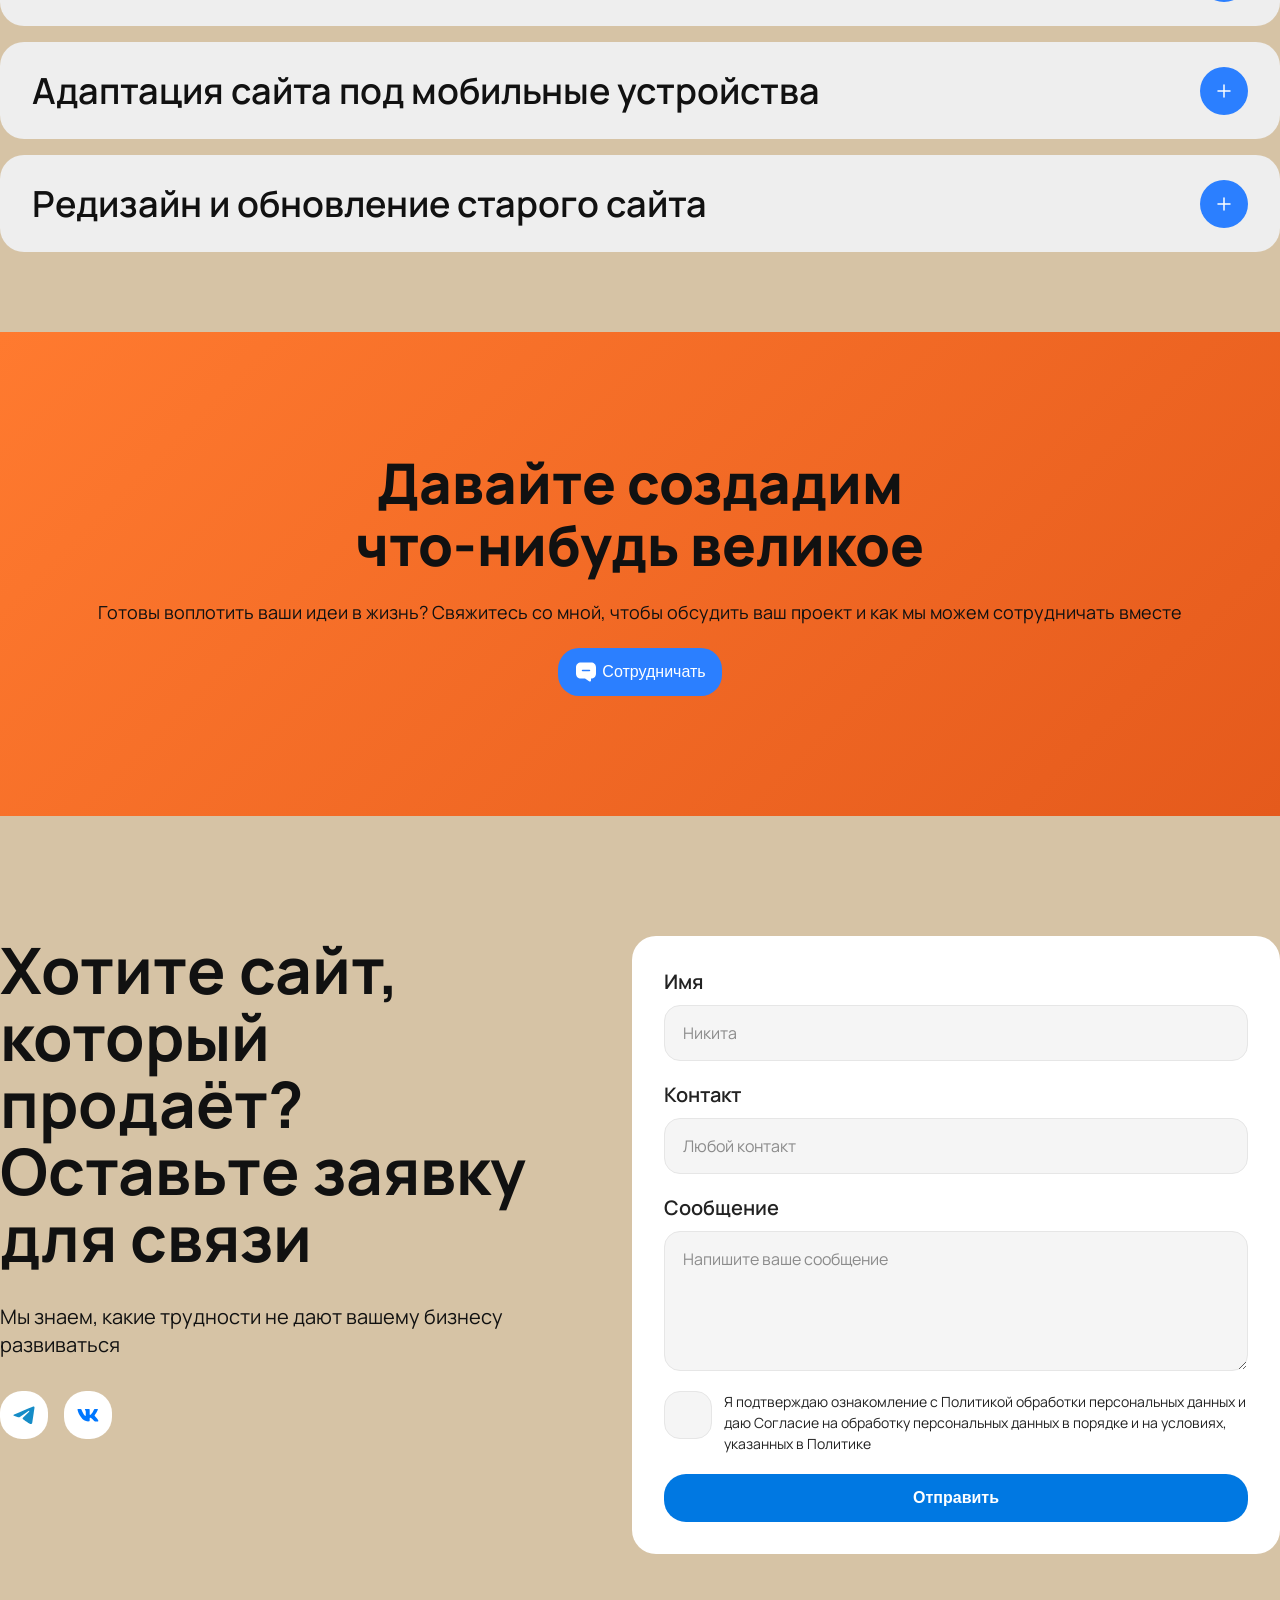
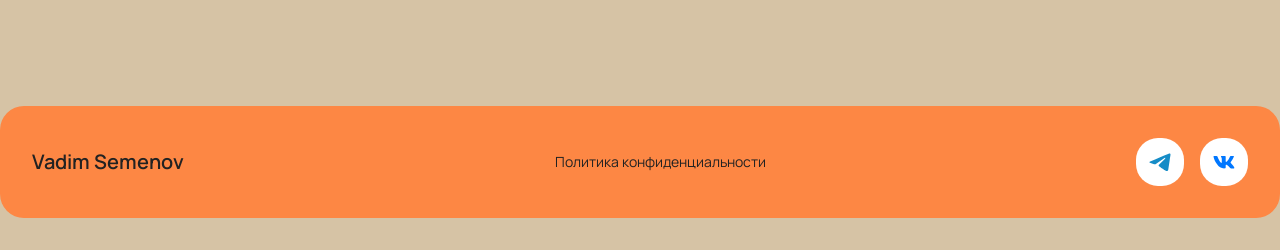
==== commit 239d3480: "Обо мне на странице обо мне" ====
--- a/index.html
+++ b/index.html
@@ -20,8 +20,8 @@
 
     <nav class="nav">
       <a href="#">Услуги</a>
-      <a href="#">Проекты</a>
-      <a href="#">Обо мне</a>
+      <a href="projects.html">Проекты</a>
+      <a href="about.html">Обо мне</a>
       <a href="#">Контакты</a>
     </nav>
 
@@ -596,3 +596,5 @@
 <script src="script.js"></script>
 </body>
 </html>
+
+
--- a/style.css
+++ b/style.css
@@ -740,6 +740,139 @@
     background: #d6c3a5;
   }
 
+  .about-hero {
+    position: relative;
+    overflow: hidden;
+  }
+
+  .about-hero__image {
+    width: 100%;
+    display: block;
+    user-select: none;
+    -webkit-user-select: none;
+    -webkit-user-drag: none;
+    pointer-events: none;
+  }
+
+  .about-section {
+    padding: 64px 0 120px;
+    background: #d6c3a5;
+  }
+
+  .about-section__container {
+    display: flex;
+    flex-direction: column;
+    gap: 64px;
+  }
+
+  .about-section__row {
+    display: flex;
+    gap: 24px;
+  }
+
+  .about-section__row--intro {
+    align-items: flex-start;
+    justify-content: space-between;
+  }
+
+  .about-section__title {
+    flex: 0 0 360px;
+    font-size: 48px;
+    font-weight: 700;
+    line-height: 1;
+  }
+
+  .about-section__intro {
+    flex: 1;
+    display: flex;
+    flex-direction: column;
+    gap: 24px;
+    max-width: 992px;
+  }
+
+  .about-section__badge {
+    align-self: flex-start;
+    padding: 16px;
+    border-radius: 20px;
+    background: #0078e2;
+    color: #fff;
+    font-size: 24px;
+    font-weight: 600;
+    line-height: 1;
+  }
+
+  .about-section__text {
+    display: flex;
+    flex-direction: column;
+    gap: 16px;
+  }
+
+  .about-section__text p {
+    font-size: 20px;
+    line-height: 1.5;
+  }
+
+  .about-section__row--details {
+    align-items: stretch;
+  }
+
+  .about-section__photo-wrap {
+    border-radius: 24px;
+  }
+
+  .about-section__photo-wrap {
+    flex: 1.15;
+    overflow: hidden;
+  }
+
+  .about-section__photo {
+    width: 100%;
+    height: 100%;
+    display: block;
+    object-fit: cover;
+    border-radius: 16px;
+  }
+
+  .about-card {
+    flex: 1;
+    display: flex;
+    flex-direction: column;
+  }
+
+  .about-card__title {
+    font-size: 24px;
+    font-weight: 600;
+    line-height: 1.2;
+    margin-bottom: 16px;
+  }
+
+  .about-card__list {
+    list-style: none;
+    display: flex;
+    flex-direction: column;
+    gap: 8px;
+  }
+
+  .about-card__list li,
+  .about-card__text {
+    font-size: 18px;
+    line-height: 1.5;
+  }
+
+  .about-card__tags {
+    display: flex;
+    flex-wrap: wrap;
+    gap: 12px;
+  }
+
+  .about-card__tags span {
+    padding: 16px;
+    border-radius: 18px;
+    background: #fff;
+    font-size: 16px;
+    line-height: 1.2;
+  }
+
   .page-intro {
     background: #d6c3a5;
     padding: 40px 0 24px;
@@ -798,6 +931,14 @@
       width: calc(100% - (var(--content-gutter) * 2));
     }
 
+    .about-section__row--intro,
+    .about-section__row--details {
+      flex-direction: column;
+    }
+
+    .about-section__title {
+      flex-basis: auto;
+    }
   }
 
   @media (max-width: 768px) {
@@ -842,4 +983,46 @@
     .projects--page .project-card {
       min-height: auto;
     }
-  }
+
+    .about-hero__image {
+      min-height: 100vh;
+      object-fit: cover;
+      object-position: center;
+    }
+
+    .about-section {
+      padding: 40px 0 72px;
+    }
+
+    .about-section__container {
+      gap: 20px;
+    }
+
+    .about-section__row {
+      gap: 20px;
+    }
+
+    .about-section__title {
+      font-size: 36px;
+    }
+
+    .about-section__badge {
+      font-size: 20px;
+      padding: 14px 16px;
+    }
+
+    .about-section__text p,
+    .about-card__list li,
+    .about-card__text {
+      font-size: 16px;
+    }
+
+    .about-section__photo-wrap,
+    .about-card {
+      padding: 0;
+    }
+
+    .about-section__photo-wrap {
+      padding: 20px;
+    }
+  }
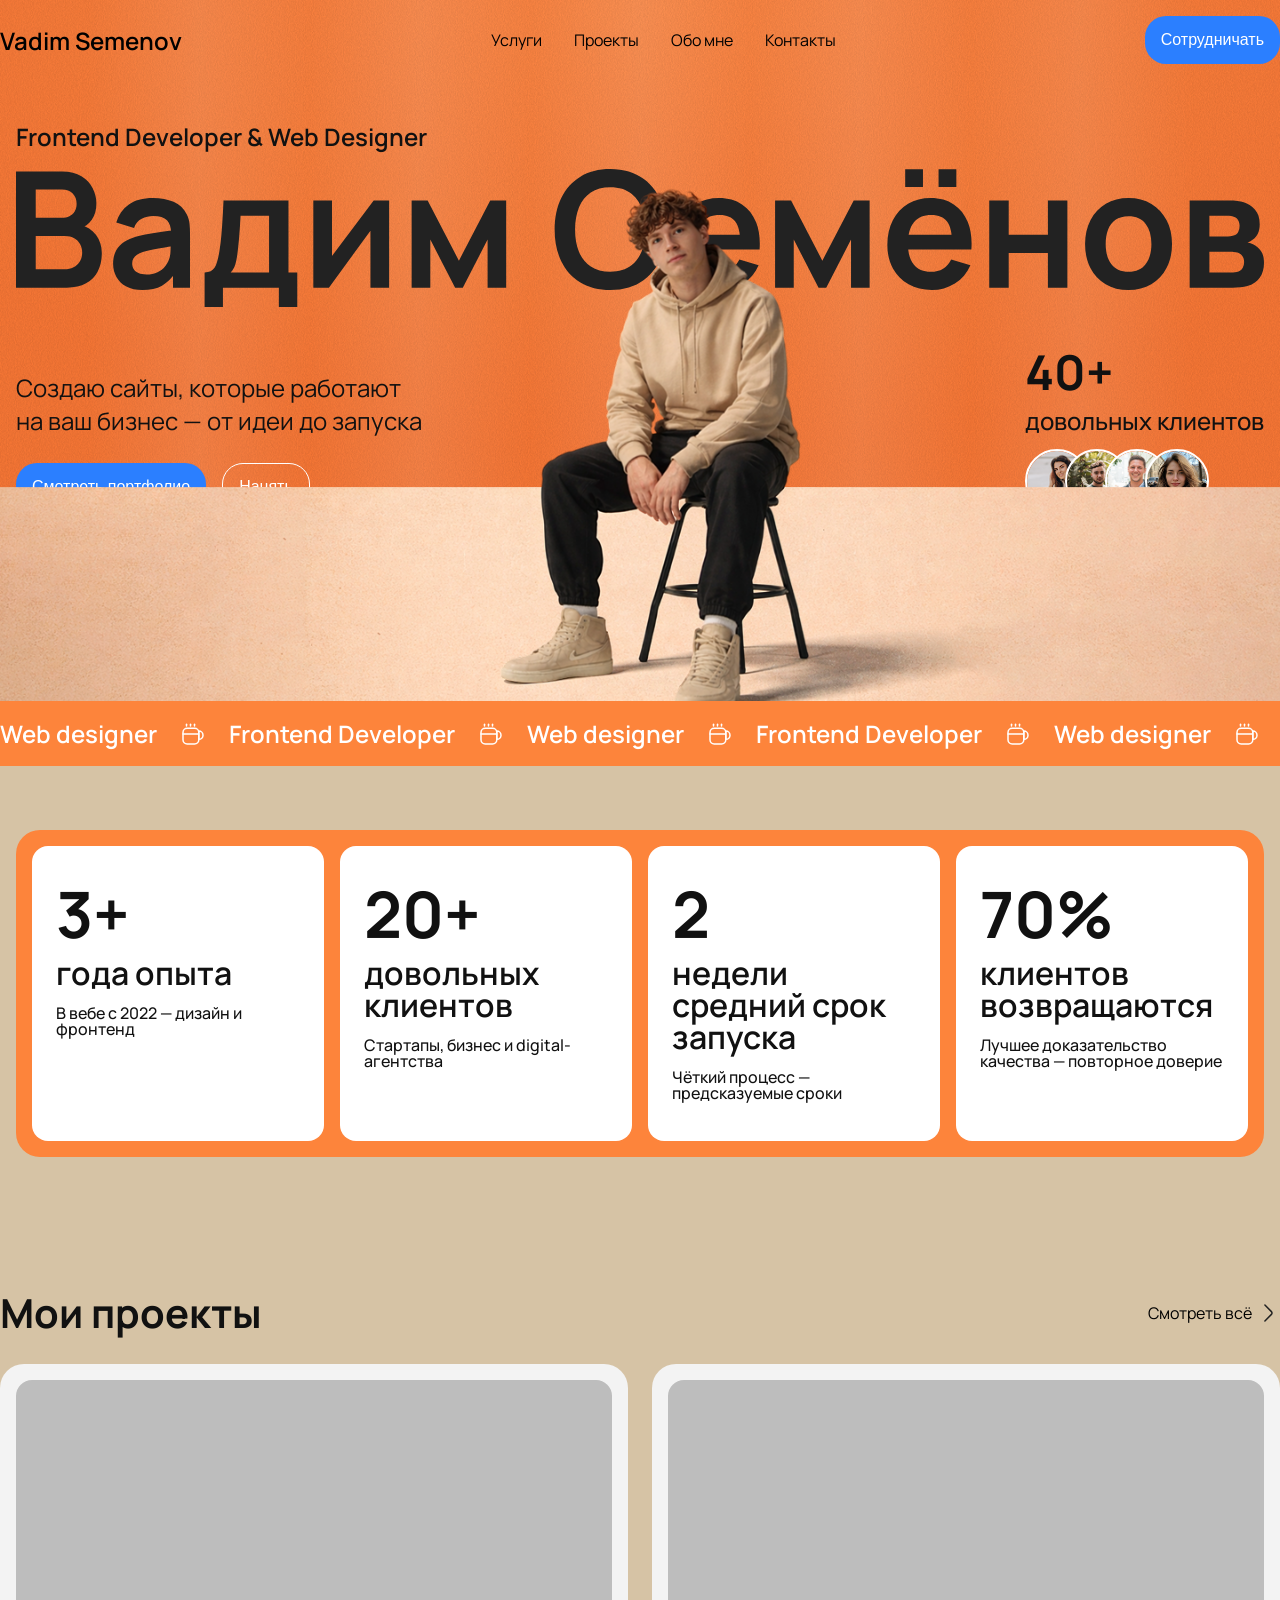
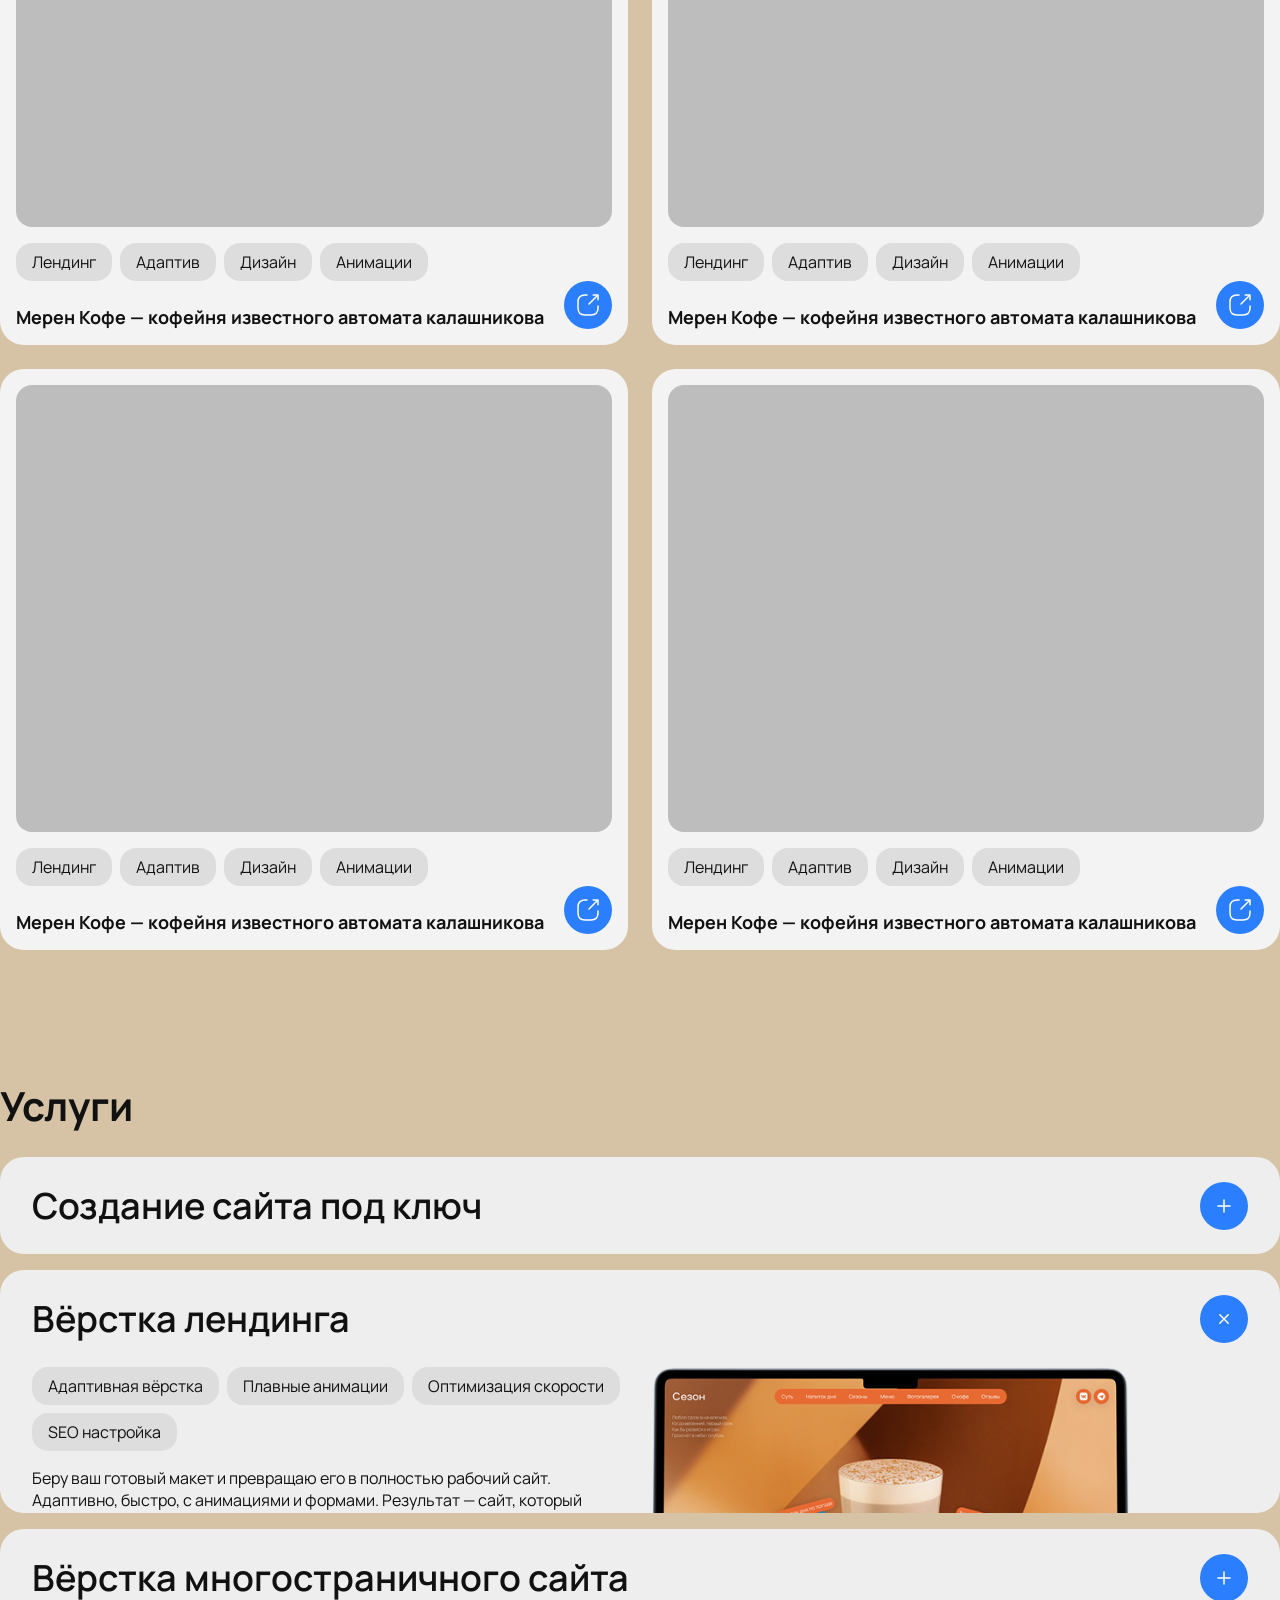
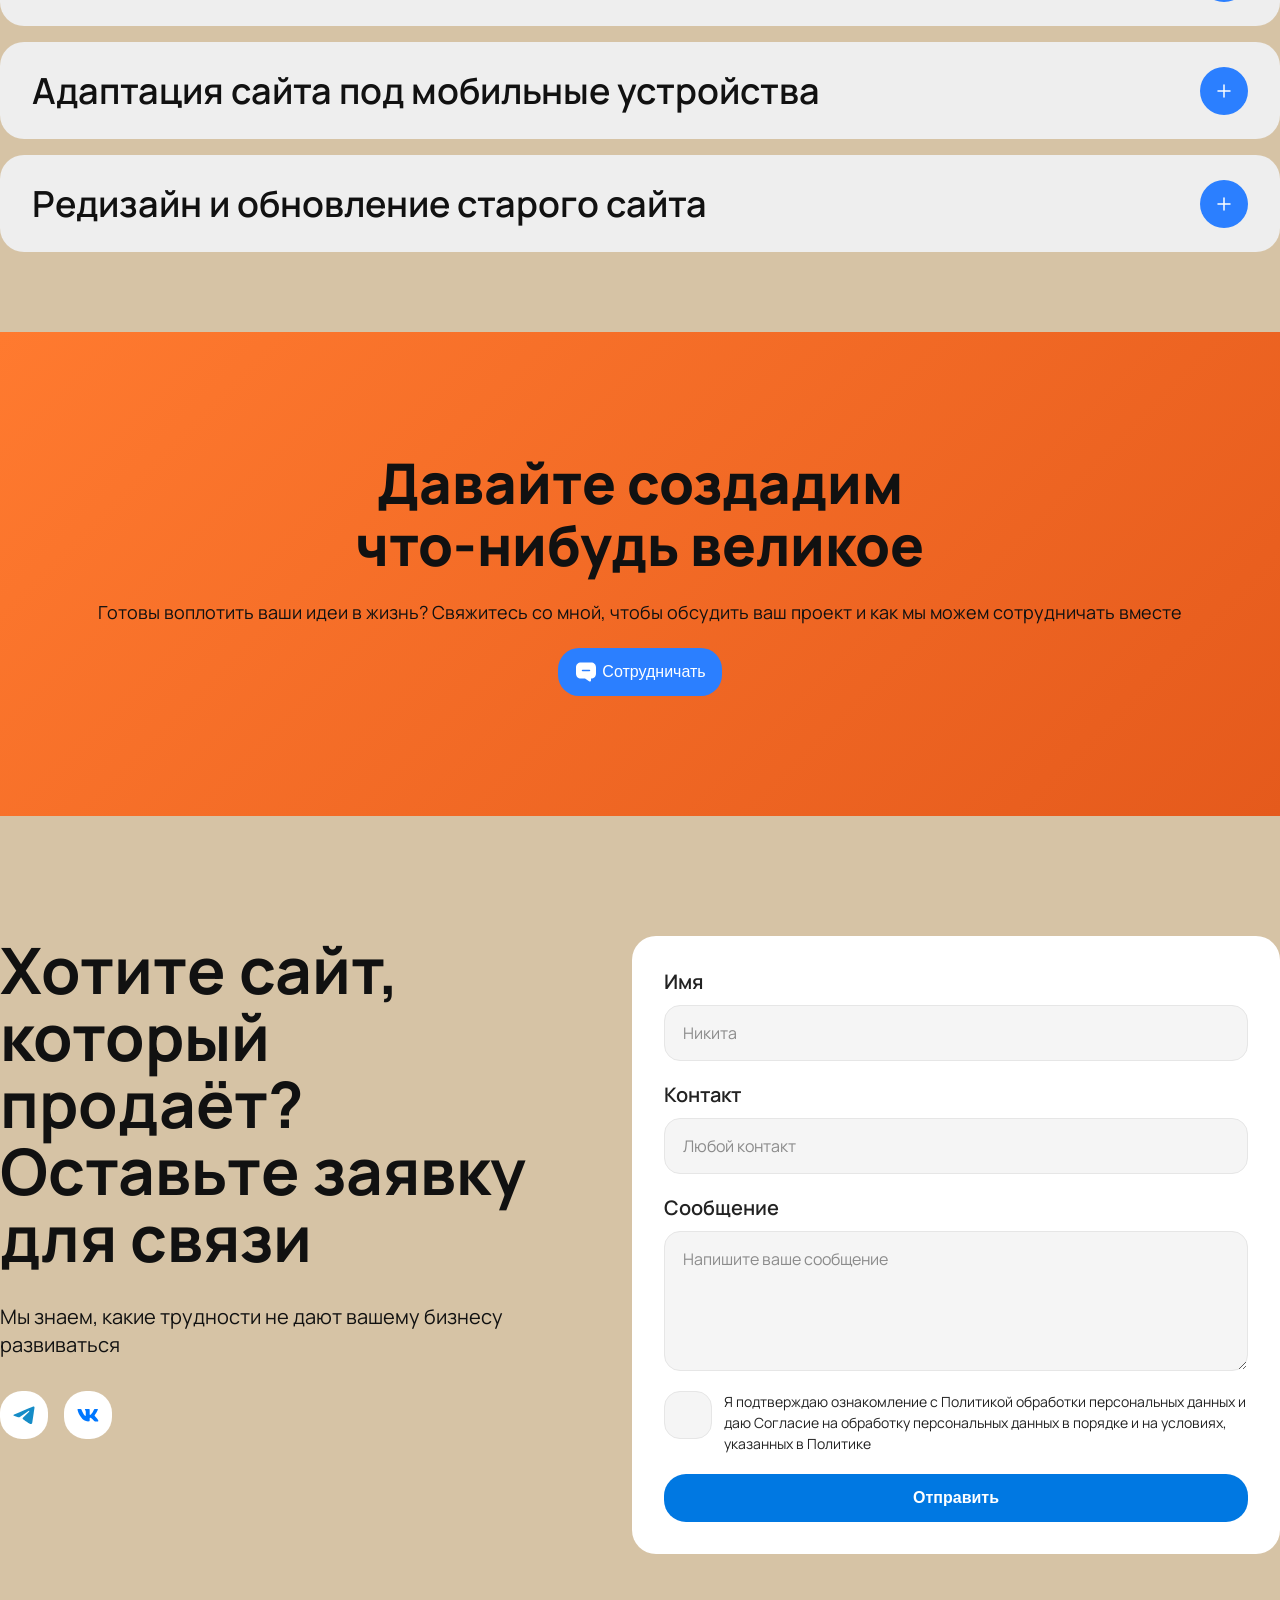
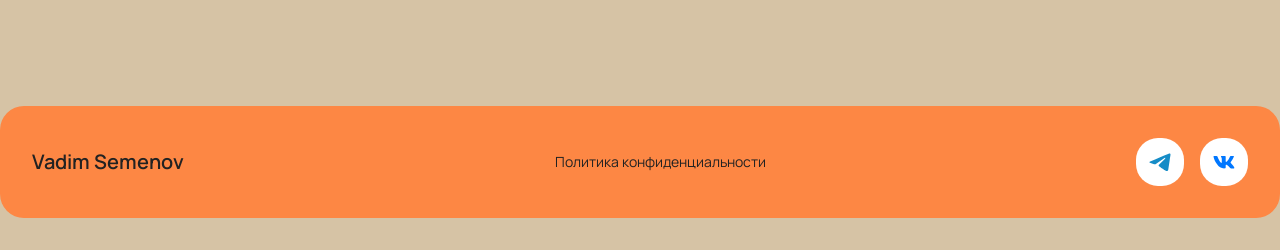
==== commit eac080ea: "Отдельные страницы проектов. Herosection" ====
--- a/index.html
+++ b/index.html
@@ -16,7 +16,7 @@
 
 <header class="header">
   <div class="container header__inner">
-    <div class="logo">Vadim Semenov</div>
+    <a href="index.html" class="logo">Vadim Semenov</a>
 
     <nav class="nav">
       <a href="#">Услуги</a>
@@ -597,4 +597,3 @@
 </body>
 </html>
 
-
--- a/style.css
+++ b/style.css
@@ -7,6 +7,7 @@
 
   :root {
     --content-gutter: 16px;
+    --container-max-width: 1376px;
   }
   
   body {
@@ -18,8 +19,44 @@
   /* CONTAINER */
   .container {
     margin: 0 auto;
-    max-width: 1376px;
+    max-width: var(--container-max-width);
     padding: 0;
+  }
+
+  .back-to-top {
+    position: fixed;
+    right: max(var(--content-gutter), calc((100vw - var(--container-max-width)) / 2 + var(--content-gutter)));
+    bottom: 24px;
+    width: 48px;
+    height: 48px;
+    border: 0;
+    border-radius: 50%;
+    background: #fff;
+    color: #171717;
+    display: inline-flex;
+    align-items: center;
+    justify-content: center;
+    padding: 0;
+    cursor: pointer;
+    box-shadow: 0 10px 30px rgba(23, 23, 23, 0.18);
+    opacity: 0;
+    visibility: hidden;
+    transform: translateY(12px);
+    transition:
+      opacity 0.25s ease,
+      visibility 0.25s ease,
+      transform 0.25s ease;
+    z-index: 30;
+  }
+
+  .back-to-top.is-visible {
+    opacity: 1;
+    visibility: visible;
+    transform: translateY(0);
+  }
+
+  .back-to-top svg {
+    display: block;
   }
   
   /* HEADER */
@@ -41,6 +78,8 @@
   .logo {
     font-size: 24px;
     font-weight: 600;
+    color: #000;
+    text-decoration: none;
   }
   
   .nav {
@@ -153,7 +192,8 @@
   .hero__right {
     grid-column: 2;
     grid-row: 3 / 5;
-    align-self: start;
+    align-self: end;
+    margin-top: -32px;
   }
   
   .hero__person {
@@ -166,6 +206,7 @@
     align-items: flex-end;
     justify-content: flex-end;
     z-index: 2;
+    pointer-events: none;
     user-select: none;
     -webkit-user-select: none;
   }
@@ -219,7 +260,6 @@
     display: flex;
     flex-direction: column;
     align-items: flex-start;
-    gap: 16px;
     text-align: left;
     position: static;
   }
@@ -244,6 +284,7 @@
   .hero__avatars img {
     width: 64px;
     height: 64px;
+    border: 2px solid #fff;
     border-radius: 50%;
     object-fit: cover;
     display: block;
@@ -263,7 +304,7 @@
   }
 
   .hero__avatars img + img {
-    margin-left: -42px;
+    margin-left: -24px;
   }
   
   /* STATS SECTION */
@@ -873,6 +914,250 @@
     line-height: 1.2;
   }
 
+  .about-benefits {
+    padding: 0 0 120px;
+    background: #d6c3a5;
+  }
+
+  .about-benefits__title {
+    display: flex;
+    flex-direction: column;
+    align-items: center;
+    font-size: 64px;
+    font-weight: 500;
+    line-height: 1.05;
+    text-align: center;
+  }
+
+  .about-benefits__line {
+    display: block;
+  }
+
+  .about-benefits__line--accent {
+    margin-left: 150px;
+    font-style: italic;
+    font-weight: 300;
+  }
+
+  .about-benefits__line--offset {
+    margin-right: 100px;
+  }
+
+  .about-benefits__cards {
+    position: relative;
+    height: 320px;
+    margin-top: 56px;
+  }
+
+  .benefit-card {
+    position: absolute;
+    border-radius: 24px;
+    padding: 42px 32px;
+    font-size: 24px;
+    line-height: 1.05;
+    box-shadow: 0 8px 24px rgba(17, 17, 17, 0.08);
+  }
+
+  .benefit-card--white {
+    background: #fff;
+    color: #111;
+  }
+
+  .benefit-card--orange {
+    background: #ff8a47;
+    color: #111;
+  }
+
+  .benefit-card--blue {
+    background: #0078e2;
+    color: #111;
+  }
+
+  .benefit-card__number {
+    position: absolute;
+    top: 18px;
+    right: 22px;
+    font-size: 16px;
+    line-height: 1;
+  }
+
+  .benefit-card__text {
+    max-width: 100%;
+  }
+
+  .benefit-card--card-1 {
+    top: 40px;
+    left: 0;
+    width: 330px;
+    transform: rotate(-15deg);
+  }
+
+  .benefit-card--card-2 {
+    top: 128px;
+    left: 176px;
+    width: 400px;
+    transform: rotate(5deg);
+  }
+
+  .benefit-card--card-3 {
+    top: 26px;
+    left: 338px;
+    width: 360px;
+    transform: rotate(-6deg);
+  }
+
+  .benefit-card--card-4 {
+    top: 100px;
+    left: 606px;
+    width: 338px;
+    transform: rotate(3deg);
+  }
+
+  .benefit-card--card-5 {
+
+    right: 180px;
+    width: 344px;
+    transform: rotate(-5deg);
+  }
+
+  .benefit-card--card-6 {
+    top: 100px;
+    right: 0;
+    width: 352px;
+    transform: rotate(10deg);
+  }
+
+  .work-process {
+    padding: 0 0 120px;
+    background: #d6c3a5;
+  }
+
+  .work-process__grid {
+    display: grid;
+    grid-template-columns: minmax(0, 0.72fr) minmax(0, 1.28fr);
+    gap: 48px;
+    align-items: start;
+  }
+
+  .work-process__intro {
+    display: flex;
+    flex-direction: column;
+  }
+
+  .work-process__title {
+    font-size: 48px;
+    font-weight: 700;
+    line-height: 1;
+    margin-bottom: 24px;
+  }
+
+  .work-process__text {
+    display: flex;
+    flex-direction: column;
+    gap: 16px;
+  }
+
+  .work-process__text p {
+    font-size: 20px;
+    line-height: 1.5;
+  }
+
+  .work-process__steps {
+    display: flex;
+    flex-direction: column;
+    gap: 16px;
+  }
+
+  .process-step {
+    background: #fff;
+    border-radius: 24px;
+    padding: 32px;
+    transition: all 0.3s ease;
+  }
+
+  .process-step__header {
+    width: 100%;
+    display: flex;
+    align-items: center;
+    justify-content: space-between;
+    gap: 24px;
+    border: 0;
+    background: transparent;
+    padding: 0;
+    cursor: pointer;
+    text-align: left;
+  }
+
+  .process-step__lead {
+    display: flex;
+    align-items: center;
+    gap: 16px;
+    min-width: 0;
+  }
+
+  .process-step__number {
+    width: 36px;
+    height: 36px;
+    border-radius: 50%;
+    flex-shrink: 0;
+    display: inline-flex;
+    align-items: center;
+    justify-content: center;
+    background: #eb7839;
+    color: #fff;
+    font-size: 24px;
+    font-weight: 600;
+    line-height: 1;
+  }
+
+  .process-step__lead h3 {
+    font-size: 36px;
+    font-weight: 600;
+    line-height: 1.1;
+  }
+
+  .process-step__toggle {
+    width: 48px;
+    height: 48px;
+    border-radius: 24px;
+    flex-shrink: 0;
+    background: #2b7fff;
+    display: inline-flex;
+    align-items: center;
+    justify-content: center;
+    transition: transform 0.7s cubic-bezier(0.22, 1, 0.36, 1);
+  }
+
+  .process-step__toggle svg {
+    display: block;
+  }
+
+  .process-step.active .process-step__toggle {
+    transform: rotate(45deg);
+  }
+
+  .process-step__content {
+    height: 0;
+    overflow: hidden;
+    opacity: 0;
+    margin-top: 0;
+    transition:
+      height 0.7s cubic-bezier(0.22, 1, 0.36, 1),
+      opacity 0.7s cubic-bezier(0.22, 1, 0.36, 1),
+      margin-top 0.7s cubic-bezier(0.22, 1, 0.36, 1);
+  }
+
+  .process-step.active .process-step__content {
+    opacity: 1;
+    margin-top: 24px;
+  }
+
+  .process-step__content p {
+    font-size: 18px;
+    line-height: 1.5;
+    max-width: 720px;
+  }
+
   .page-intro {
     background: #d6c3a5;
     padding: 40px 0 24px;
@@ -939,9 +1224,74 @@
     .about-section__title {
       flex-basis: auto;
     }
+
+    .about-benefits__title {
+      font-size: 52px;
+    }
+
+    .about-benefits__line--accent {
+      margin-left: 72px;
+    }
+
+    .about-benefits__line--offset {
+      margin-right: 48px;
+    }
+
+    .about-benefits__cards {
+      height: 620px;
+    }
+
+    .benefit-card {
+      font-size: 22px;
+    }
+
+    .benefit-card--card-1 {
+      top: 40px;
+      left: 0;
+      width: 290px;
+    }
+
+    .benefit-card--card-2 {
+      top: 168px;
+      left: 120px;
+      width: 320px;
+    }
+
+    .benefit-card--card-3 {
+      top: 24px;
+      left: 260px;
+      width: 300px;
+    }
+
+    .benefit-card--card-4 {
+      top: 286px;
+      left: 54px;
+      width: 320px;
+    }
+
+    .benefit-card--card-5 {
+      top: 170px;
+      right: 24px;
+      width: 312px;
+    }
+
+    .benefit-card--card-6 {
+      top: 372px;
+      right: 0;
+      width: 320px;
+    }
+
+    .work-process__grid {
+      grid-template-columns: 1fr;
+      gap: 32px;
+    }
   }
 
   @media (max-width: 768px) {
+    .back-to-top {
+      bottom: 16px;
+    }
+
     .header__inner,
     .projects__header,
     .footer__inner {
@@ -994,6 +1344,14 @@
       padding: 40px 0 72px;
     }
 
+    .about-benefits {
+      padding: 0 0 72px;
+    }
+
+    .work-process {
+      padding: 0 0 72px;
+    }
+
     .about-section__container {
       gap: 20px;
     }
@@ -1004,11 +1362,79 @@
 
     .about-section__title {
       font-size: 36px;
+    }
+
+    .work-process__title {
+      font-size: 36px;
+    }
+
+    .about-benefits__title {
+      align-items: flex-start;
+      font-size: 34px;
+      text-align: left;
+    }
+
+    .about-benefits__cards {
+      height: auto;
+      margin-top: 32px;
+      display: flex;
+      flex-direction: column;
+      gap: 16px;
     }
 
     .about-section__badge {
       font-size: 20px;
       padding: 14px 16px;
+    }
+
+    .about-benefits__line--accent,
+    .about-benefits__line--offset {
+      margin-left: 0;
+      margin-right: 0;
+    }
+
+    .benefit-card {
+      position: relative;
+      width: 100%;
+      padding: 42px 32px;
+      font-size: 24px;
+      transform: none;
+    }
+
+    .benefit-card--card-1,
+    .benefit-card--card-2,
+    .benefit-card--card-3,
+    .benefit-card--card-4,
+    .benefit-card--card-5,
+    .benefit-card--card-6 {
+      top: auto;
+      right: auto;
+      bottom: auto;
+      left: auto;
+      width: 100%;
+    }
+
+    .work-process__text p,
+    .process-step__content p {
+      font-size: 16px;
+    }
+
+    .process-step {
+      padding: 24px 20px;
+    }
+
+    .process-step__lead {
+      gap: 12px;
+    }
+
+    .process-step__number {
+      width: 48px;
+      height: 48px;
+      font-size: 28px;
+    }
+
+    .process-step__lead h3 {
+      font-size: 22px;
     }
 
     .about-section__text p,
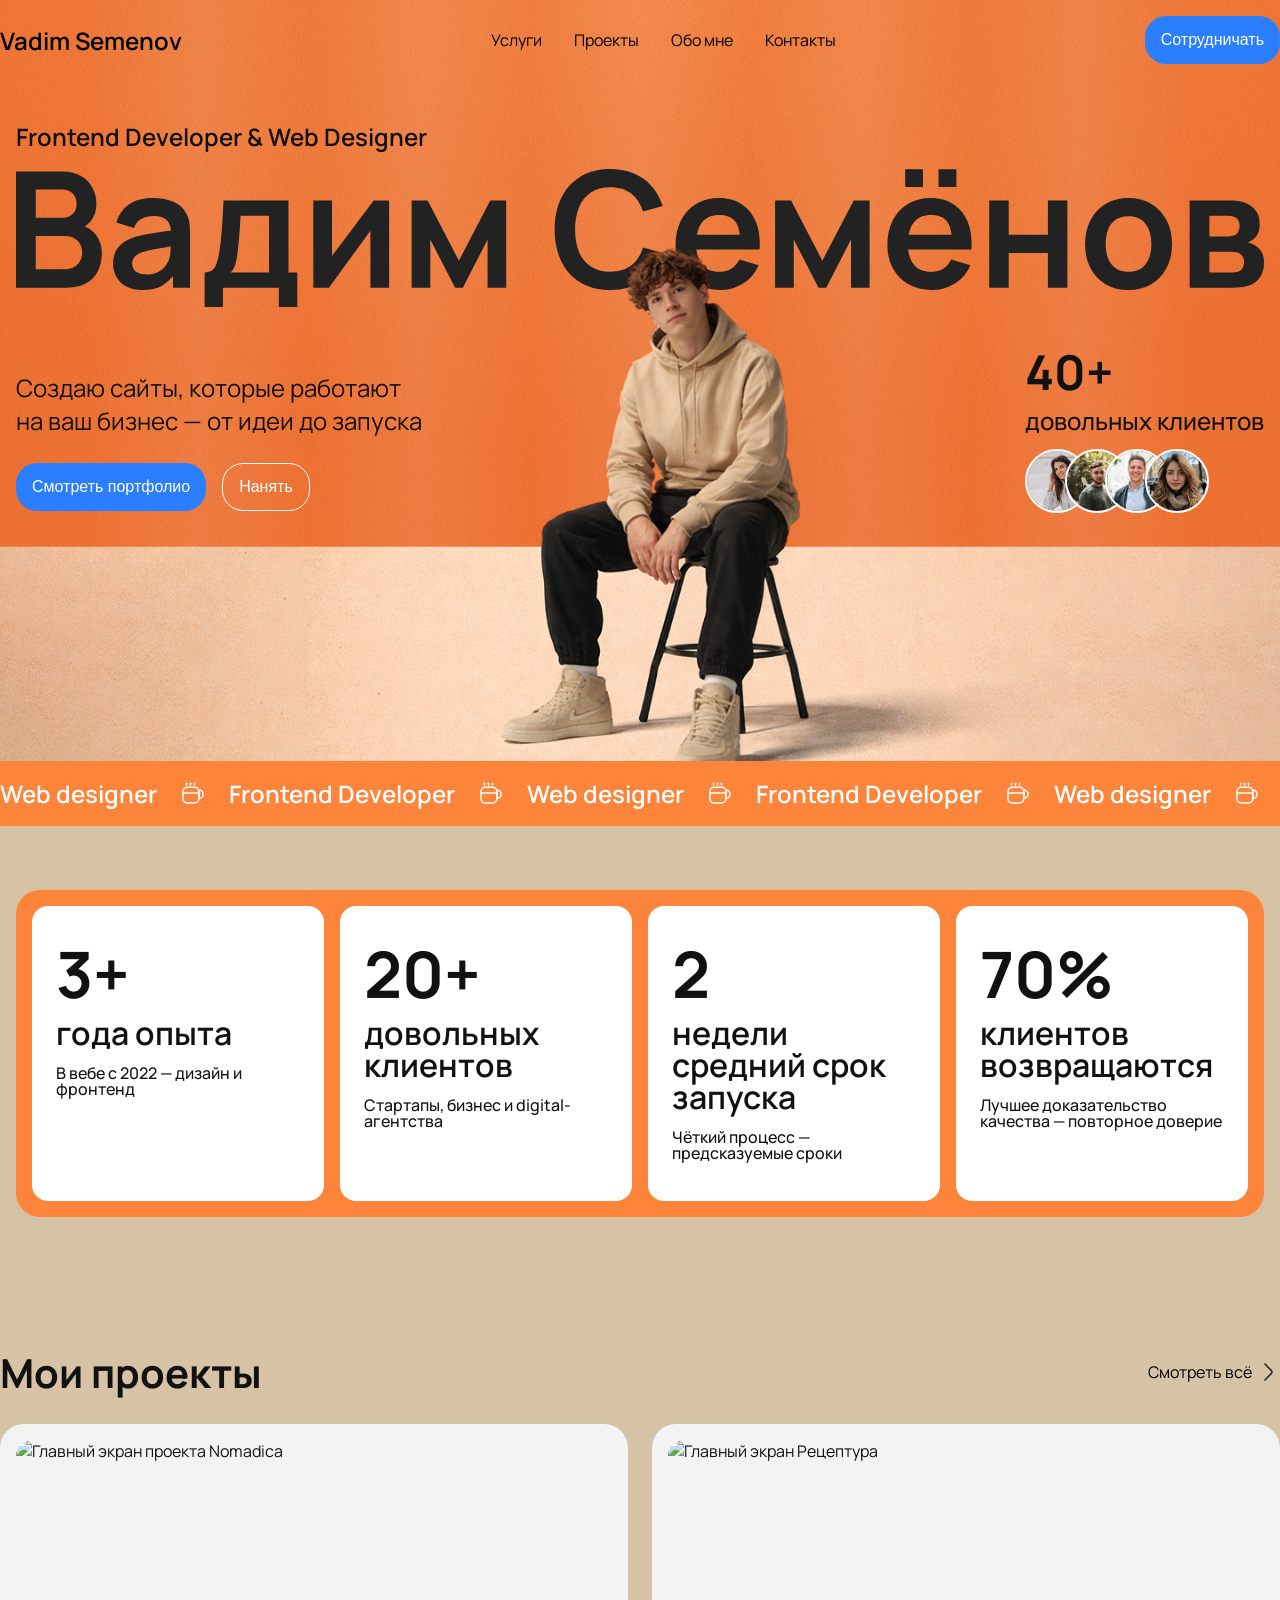
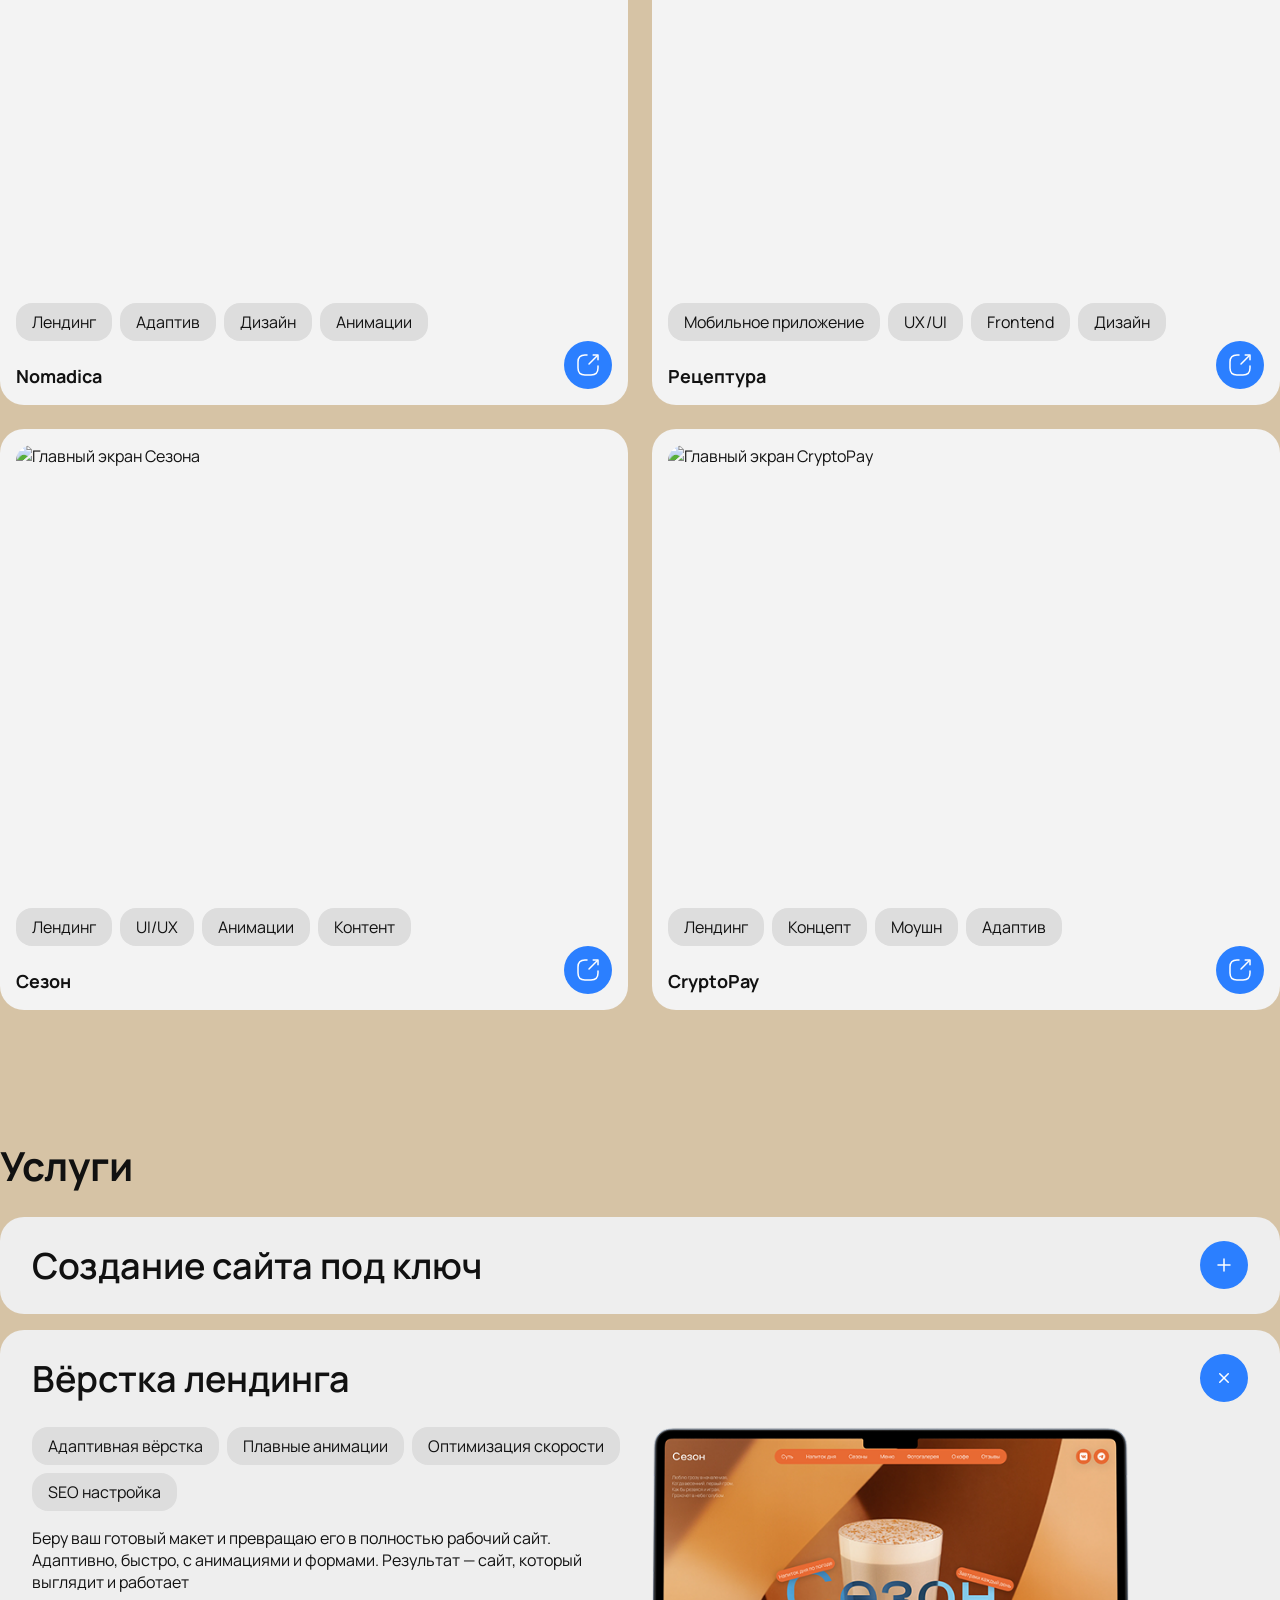
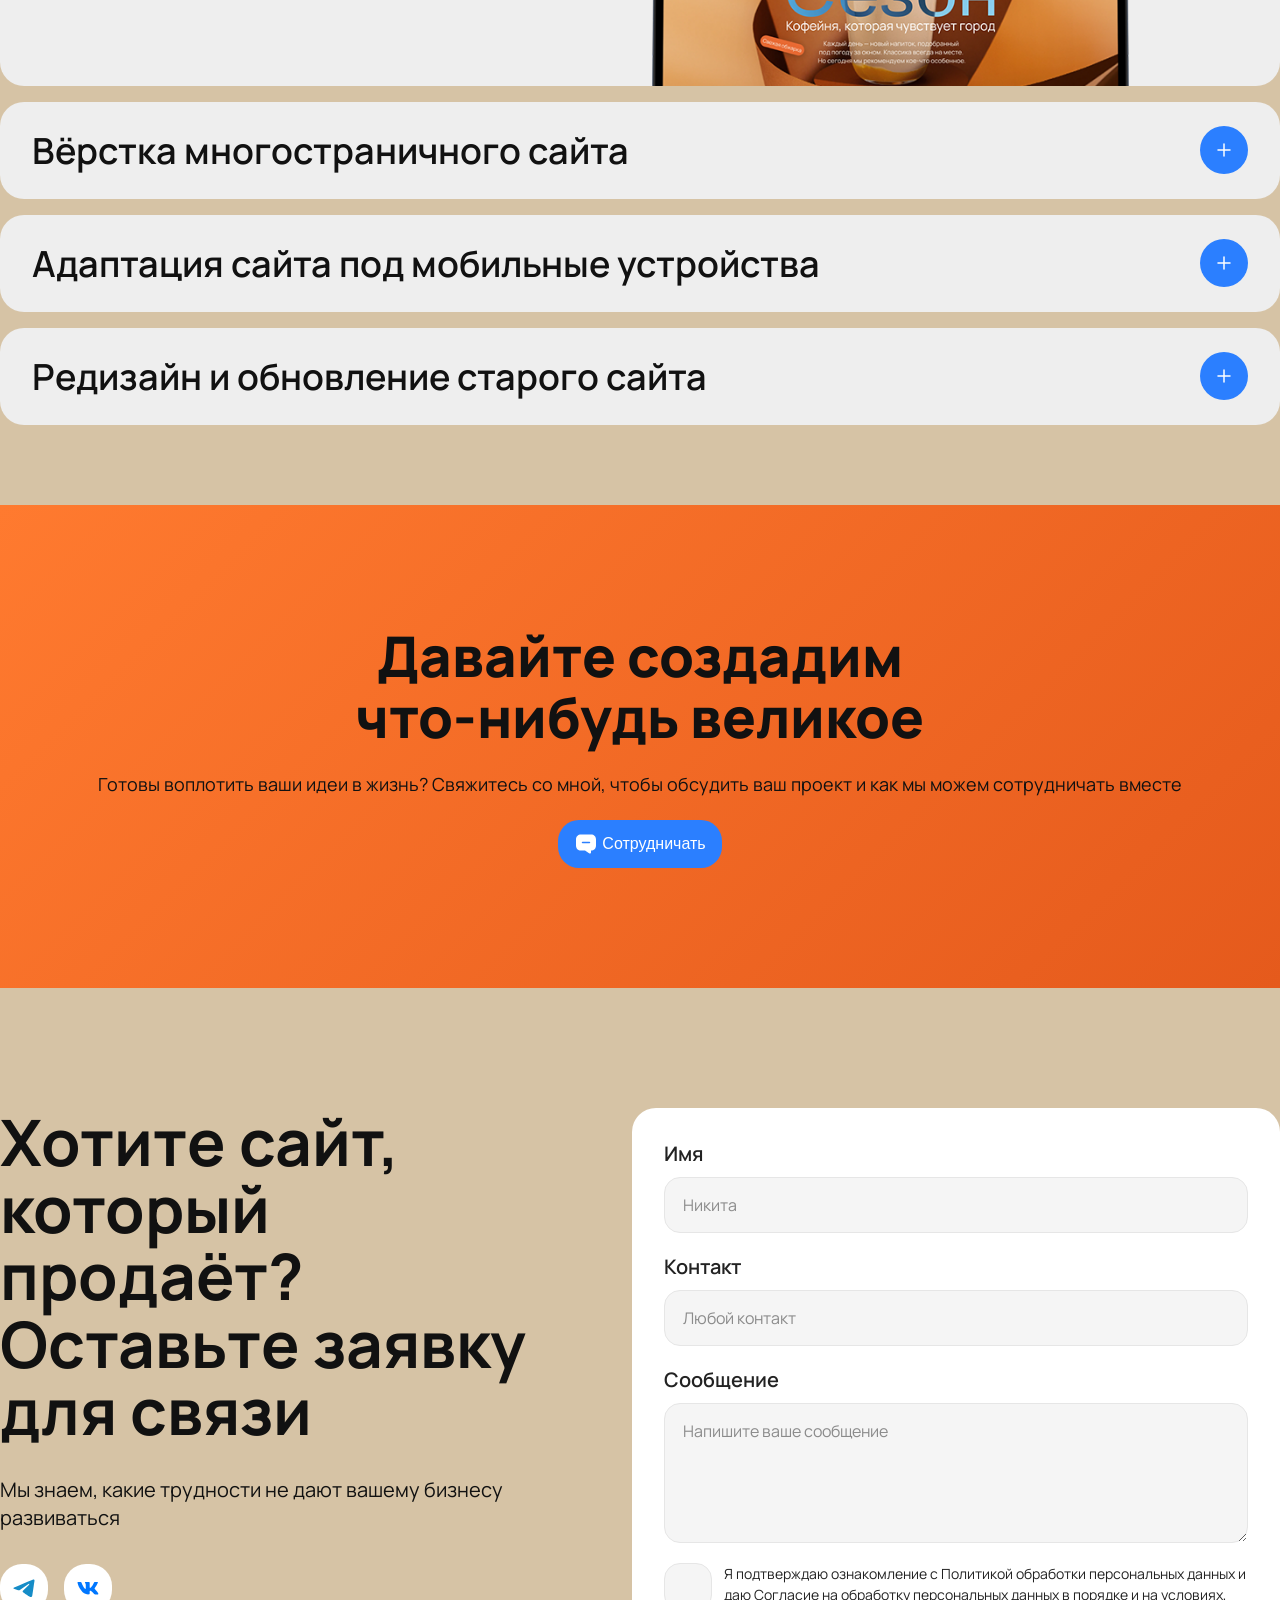
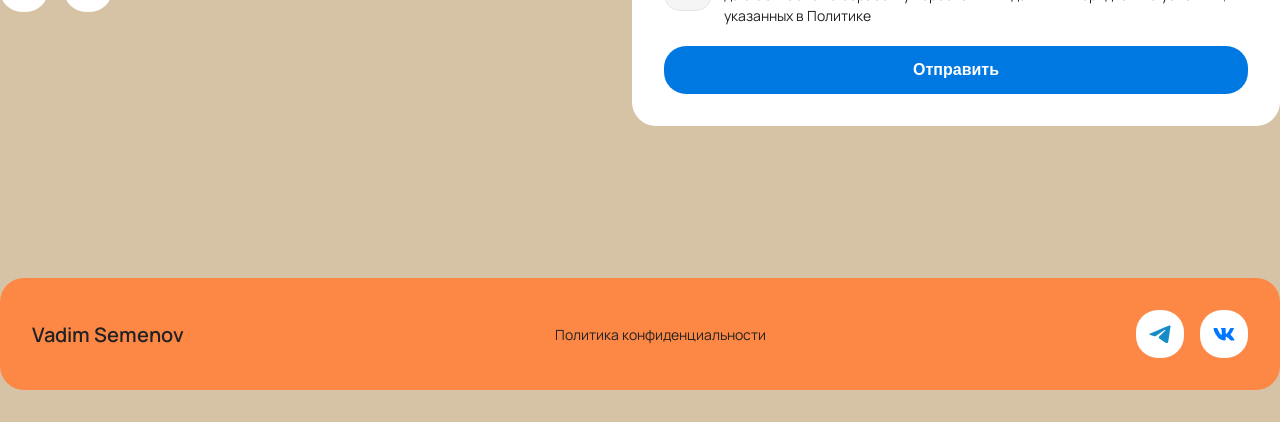
==== commit 82d276a2: "Немного адаптива на главной" ====
--- a/index.html
+++ b/index.html
@@ -230,7 +230,7 @@
 
     <div class="projects__header">
       <h2>Мои проекты</h2>
-      <a href="#" class="projects__all">
+      <a href="projects.html" class="projects__all">
         <span>Смотреть всё</span>
         <svg width="24" height="24" viewBox="0 0 24 24" fill="none" xmlns="http://www.w3.org/2000/svg">
           <path d="M8.91003 19.9201L15.43 13.4001C16.2 12.6301 16.2 11.3701 15.43 10.6001L8.91003 4.08008" stroke="#222222" stroke-width="1.5" stroke-miterlimit="10" stroke-linecap="round" stroke-linejoin="round"/>
@@ -238,7 +238,7 @@
       </a>
     </div>
 
-    <div class="projects__grid">
+    <div class="projects__grid" data-projects-grid data-projects-limit="4">
 
       <div class="project-card">
         <div class="project-card__image"></div>
@@ -593,7 +593,7 @@
   </div>
 </footer>
 
+<script src="project.js"></script>
 <script src="script.js"></script>
 </body>
 </html>
-
--- a/style.css
+++ b/style.css
@@ -103,6 +103,13 @@
     display: inline-flex;
     align-items: center;
     justify-content: center;
+    text-decoration: none;
+    transition:
+      background-color 0.24s ease,
+      border-color 0.24s ease,
+      color 0.24s ease,
+      opacity 0.24s ease,
+      transform 0.16s ease;
   }
   
   .btn--blue {
@@ -126,6 +133,7 @@
     width: 100%;
     user-select: none;
     -webkit-user-select: none;
+    margin-bottom: 0;
   }
 
   .hero__bg img {
@@ -137,6 +145,12 @@
     -webkit-user-select: none;
     -webkit-user-drag: none;
     pointer-events: none;
+  }
+
+  @media (max-width: 1550px) {
+    .hero__bg {
+      margin-bottom: clamp(0px, calc((1550px - 100vw) * 0.22034), 130px);
+    }
   }
   
   .hero__content {
@@ -373,6 +387,9 @@
     text-decoration: none;
     color: #000;
     font-size: 16px;
+    transition:
+      transform 0.24s cubic-bezier(0.22, 1, 0.36, 1),
+      opacity 0.24s ease;
   }
   
   /* GRID */
@@ -390,14 +407,23 @@
     display: flex;
     flex-direction: column;
     gap: 16px;
+    cursor: pointer;
+    transition:
+      transform 0.28s cubic-bezier(0.22, 1, 0.36, 1),
+      box-shadow 0.28s cubic-bezier(0.22, 1, 0.36, 1),
+      background-color 0.28s ease;
   }
   
   /* IMAGE (сюда будешь вставлять превью) */
   .project-card__image {
     width: 100%;
     aspect-ratio: 4 / 3;
-    background: #bdbdbd;
     border-radius: 16px;
+    object-fit: cover;
+    transition:
+      transform 0.4s cubic-bezier(0.22, 1, 0.36, 1),
+      box-shadow 0.3s cubic-bezier(0.22, 1, 0.36, 1),
+      filter 0.3s ease;
   }
   
   /* CONTENT */
@@ -439,6 +465,9 @@
     align-items: center;
     justify-content: center;
     padding: 0;
+    transition:
+      background-color 0.24s ease,
+      transform 0.16s ease;
   }
 
   .project-card__link svg {
@@ -742,6 +771,68 @@
     font-size: 16px;
     font-weight: 600;
     cursor: pointer;
+    transition:
+      background-color 0.24s ease,
+      transform 0.16s ease;
+  }
+
+  .service__toggle,
+  .process-step__toggle {
+    transition:
+      background-color 0.24s ease,
+      transform 0.16s ease;
+  }
+
+  @media (hover: hover) and (pointer: fine) {
+    .btn:hover,
+    .contact__submit:hover,
+    .project-card__link:hover,
+    .service__toggle:hover,
+    .process-step__toggle:hover {
+    }
+
+    .btn--blue:hover,
+    .project-card__link:hover,
+    .contact__submit:hover,
+    .service__toggle:hover,
+    .process-step__toggle:hover {
+      background-color: #186ae8;
+    }
+
+    .btn--outline:hover {
+      background: rgba(255, 255, 255, 0.12);
+      border-color: rgba(255, 255, 255, 0.75);
+    }
+
+    .projects__all:hover {
+      transform: translateX(4px);
+      opacity: 0.72;
+    }
+
+    .project-card:hover {
+      transform: translateY(-6px) scale(1.01);
+      box-shadow: 0 20px 40px rgba(17, 17, 17, 0.14);
+      background-color: #f8f8f8;
+    }
+
+    .project-card:hover .project-card__image {
+      transform: none;
+      box-shadow: none;
+      filter: none;
+    }
+
+    .project-card:hover .project-card__link {
+      transform: translateY(-2px) scale(1.05);
+    }
+  }
+
+  .btn:active,
+  .contact__submit:active,
+  .project-card__link:active,
+  .service__toggle:active,
+  .process-step__toggle:active,
+  .back-to-top:active {
+    transform: scale(0.96);
   }
 
   .footer {
@@ -951,11 +1042,26 @@
 
   .benefit-card {
     position: absolute;
+    --benefit-rotate: 0deg;
+    --benefit-offset-x: 0px;
+    --benefit-offset-y: 0px;
+    --benefit-hover-lift: 0px;
+    --benefit-scale: 1;
     border-radius: 24px;
     padding: 42px 32px;
     font-size: 24px;
     line-height: 1.05;
     box-shadow: 0 8px 24px rgba(17, 17, 17, 0.08);
+    transform:
+      translate3d(var(--benefit-offset-x), calc(var(--benefit-offset-y) + var(--benefit-hover-lift)), 0)
+      rotate(var(--benefit-rotate))
+      scale(var(--benefit-scale));
+    transform-origin: center;
+    transition:
+      transform 0.28s cubic-bezier(0.22, 1, 0.36, 1),
+      box-shadow 0.28s cubic-bezier(0.22, 1, 0.36, 1),
+      filter 0.28s cubic-bezier(0.22, 1, 0.36, 1);
+    will-change: transform, box-shadow, filter;
   }
 
   .benefit-card--white {
@@ -989,42 +1095,56 @@
     top: 40px;
     left: 0;
     width: 330px;
-    transform: rotate(-15deg);
+    --benefit-rotate: -15deg;
   }
 
   .benefit-card--card-2 {
     top: 128px;
     left: 176px;
     width: 400px;
-    transform: rotate(5deg);
+    --benefit-rotate: 5deg;
   }
 
   .benefit-card--card-3 {
     top: 26px;
     left: 338px;
     width: 360px;
-    transform: rotate(-6deg);
+    --benefit-rotate: -6deg;
   }
 
   .benefit-card--card-4 {
     top: 100px;
     left: 606px;
     width: 338px;
-    transform: rotate(3deg);
+    --benefit-rotate: 3deg;
   }
 
   .benefit-card--card-5 {
 
     right: 180px;
     width: 344px;
-    transform: rotate(-5deg);
+    --benefit-rotate: -5deg;
   }
 
   .benefit-card--card-6 {
     top: 100px;
     right: 0;
     width: 352px;
-    transform: rotate(10deg);
+    --benefit-rotate: 10deg;
+  }
+
+  @media (hover: hover) and (pointer: fine) {
+    .about-benefits__cards:hover .benefit-card {
+      filter: saturate(0.98);
+    }
+
+    .benefit-card:hover {
+      --benefit-hover-lift: -12px;
+      --benefit-scale: 1.03;
+      box-shadow: 0 20px 40px rgba(17, 17, 17, 0.16);
+      filter: saturate(1.04);
+      z-index: 3;
+    }
   }
 
   .work-process {
@@ -1216,6 +1336,43 @@
       width: calc(100% - (var(--content-gutter) * 2));
     }
 
+    .stats {
+      margin: 48px 0;
+    }
+
+    .stats__grid {
+      grid-template-columns: repeat(2, minmax(0, 1fr));
+    }
+
+    .stat h3 {
+      font-size: 52px;
+    }
+
+    .stat p {
+      font-size: 26px;
+    }
+
+    .cta__title {
+      font-size: 42px;
+    }
+
+    .contact {
+      padding: 96px 0;
+    }
+
+    .contact__inner {
+      flex-direction: column;
+      gap: 32px;
+    }
+
+    .contact__title {
+      font-size: 52px;
+    }
+
+    .contact__text {
+      max-width: 100%;
+    }
+
     .about-section__row--intro,
     .about-section__row--details {
       flex-direction: column;
@@ -1296,7 +1453,11 @@
     .projects__header,
     .footer__inner {
       flex-direction: column;
-      align-items: flex-start;
+      align-items: center;
+    }
+
+    .footer__inner {
+      text-align: center;
     }
 
     .nav {
@@ -1350,6 +1511,103 @@
 
     .work-process {
       padding: 0 0 72px;
+    }
+
+    .stats {
+      margin: 32px 0 48px;
+    }
+
+    .stats__panel {
+      padding: 12px;
+      border-radius: 20px;
+    }
+
+    .stats__grid {
+      grid-template-columns: 1fr;
+      gap: 12px;
+    }
+
+    .stat {
+      padding: 20px;
+      border-radius: 14px;
+    }
+
+    .stat h3 {
+      font-size: 42px;
+    }
+
+    .stat p {
+      font-size: 22px;
+      margin-bottom: 12px;
+    }
+
+    .stat .stat__extra {
+      font-size: 15px;
+      line-height: 1.4;
+    }
+
+    .contact {
+      padding: 72px 0;
+    }
+
+    .contact__inner {
+      gap: 24px;
+    }
+
+    .contact__info {
+      gap: 24px;
+    }
+
+    .contact__title {
+      font-size: 36px;
+      line-height: 1.08;
+    }
+
+    .contact__text {
+      font-size: 16px;
+    }
+
+    .contact__socials {
+      flex-wrap: wrap;
+    }
+
+    .contact__form-wrap {
+      padding: 20px;
+      border-radius: 20px;
+    }
+
+    .contact__form {
+      gap: 16px;
+    }
+
+    .contact__field {
+      gap: 8px;
+    }
+
+    .contact__field span {
+      font-size: 16px;
+    }
+
+    .contact__field input,
+    .contact__field textarea {
+      padding: 14px 16px;
+      border-radius: 14px;
+    }
+
+    .contact__field textarea {
+      min-height: 120px;
+    }
+
+    .contact__checkbox {
+      gap: 10px;
+      font-size: 13px;
+    }
+
+    .contact__checkbox input {
+      width: 24px;
+      height: 24px;
+      border-radius: 8px;
+      background-size: 14px 14px;
     }
 
     .about-section__container {
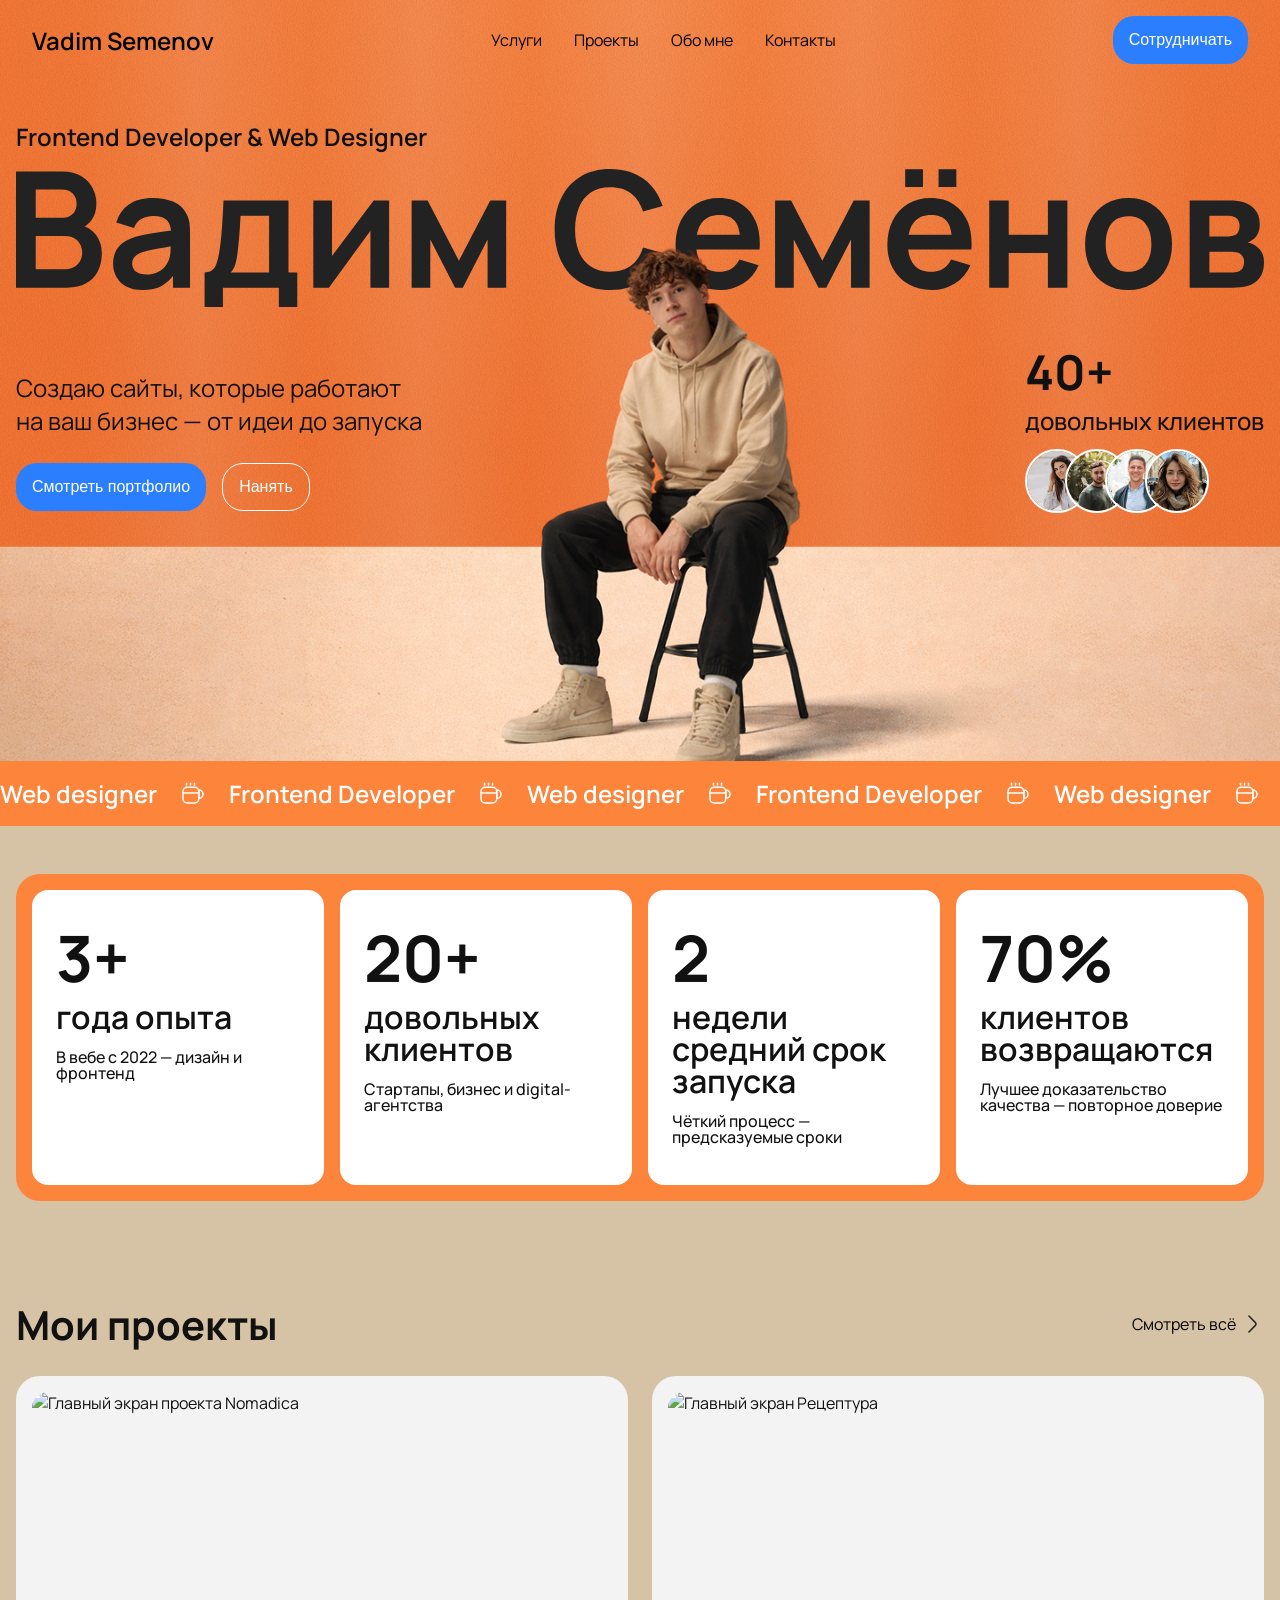
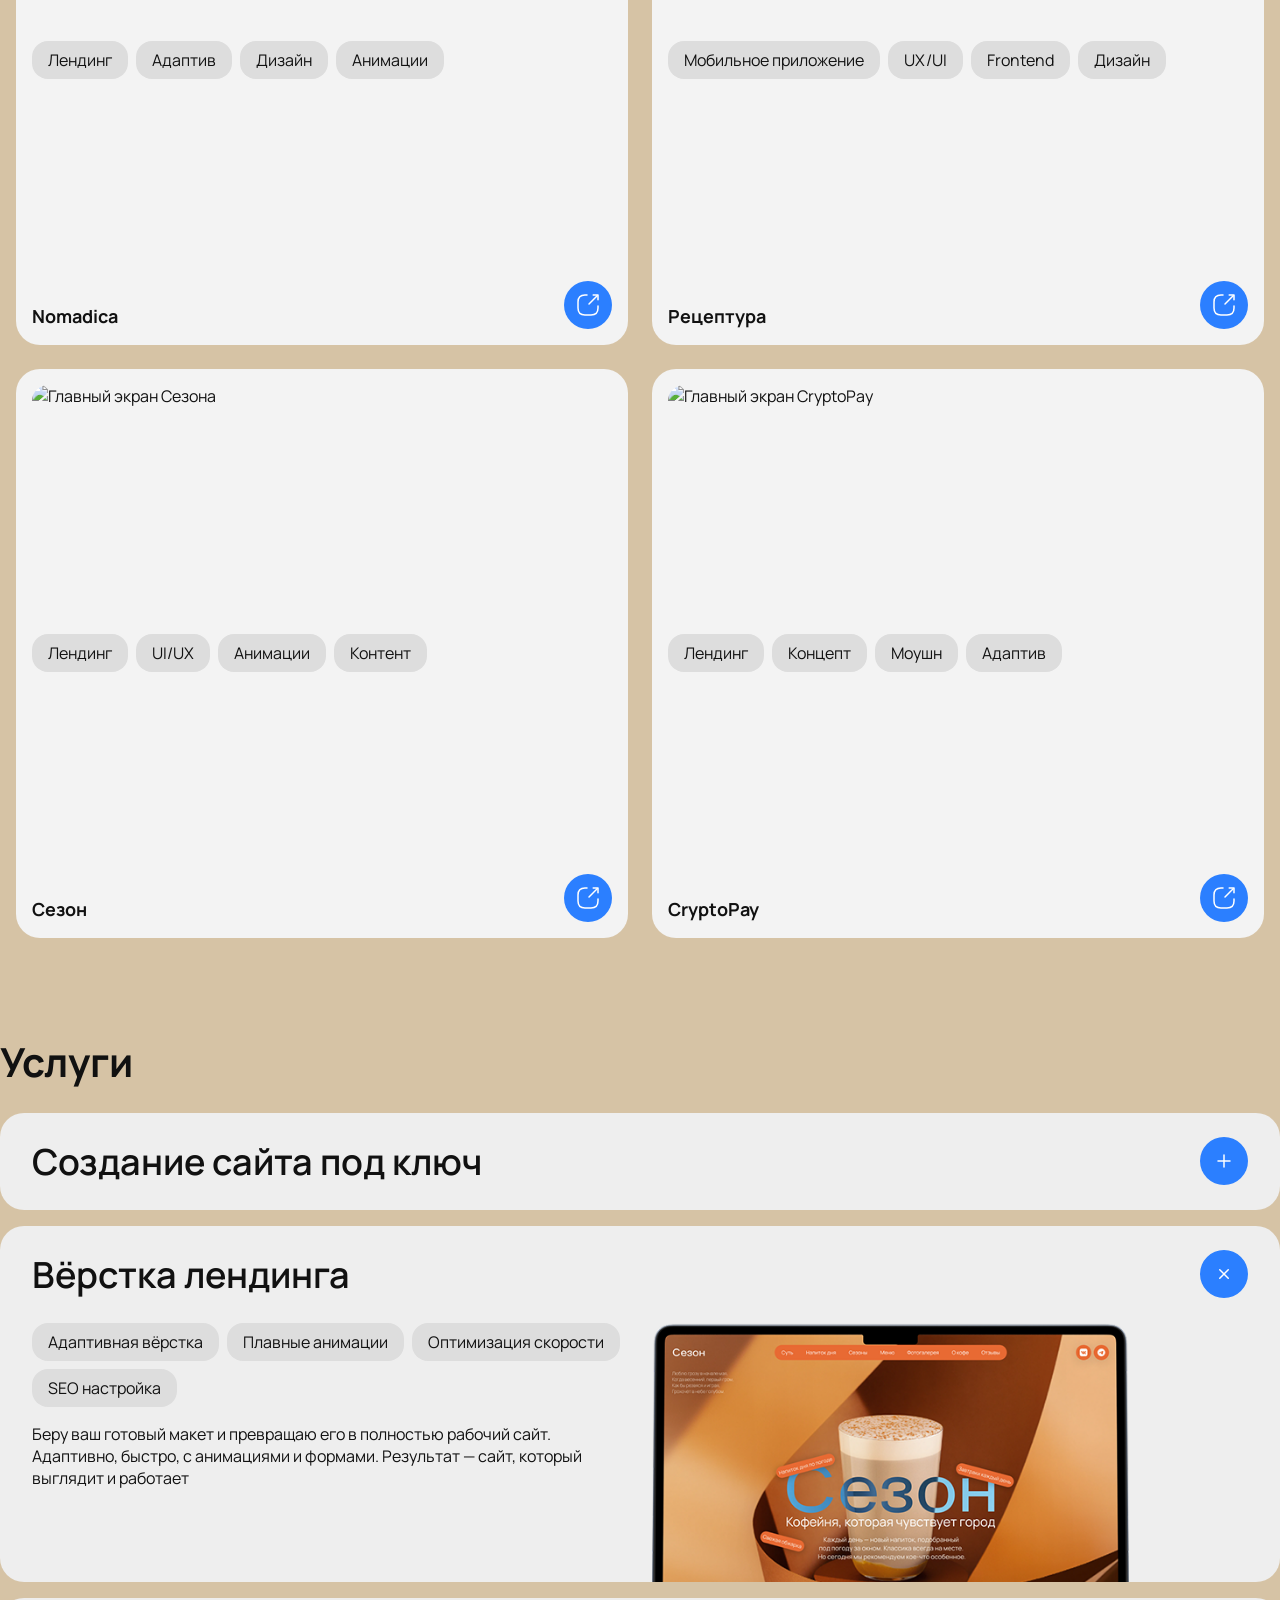
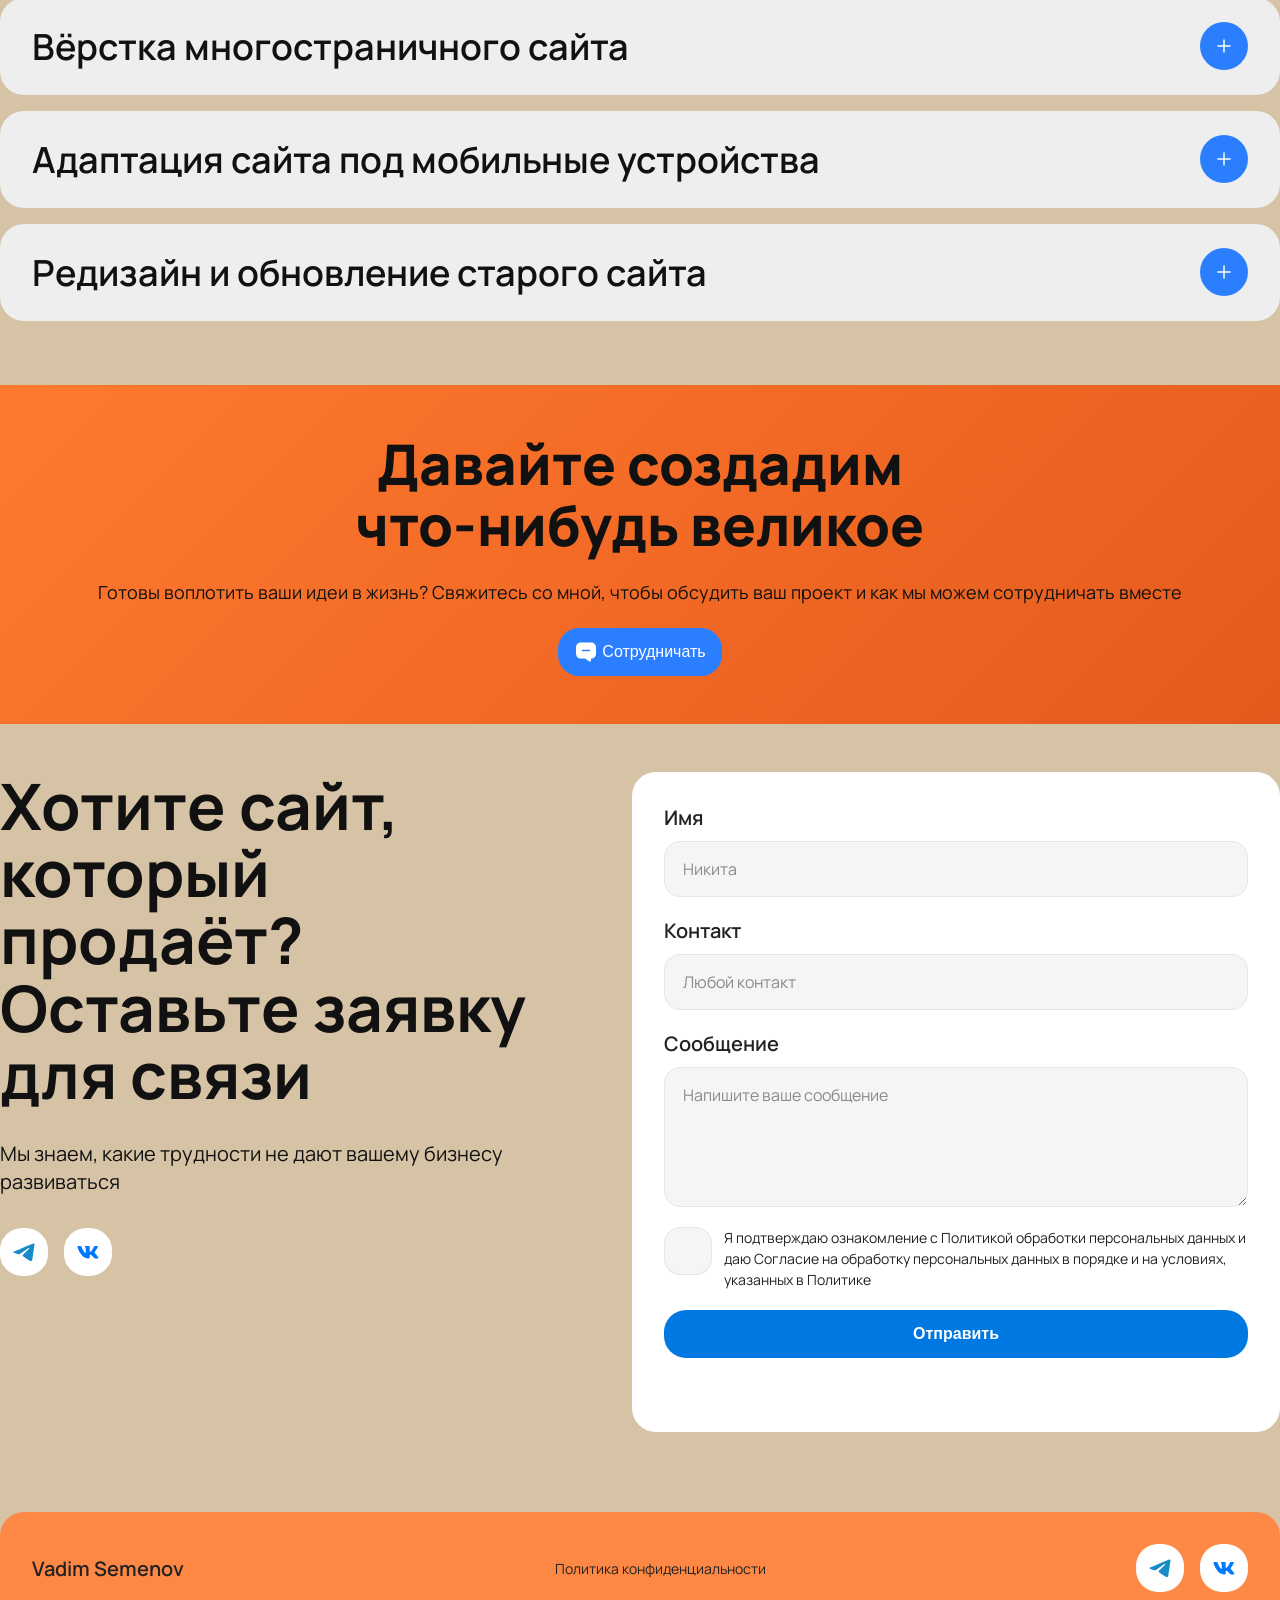
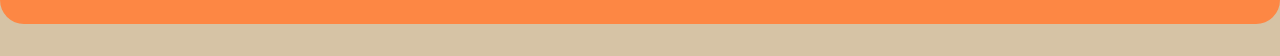
==== commit 9fc05d53: "Почти всё готово" ====
--- a/index.html
+++ b/index.html
@@ -19,7 +19,7 @@
     <a href="index.html" class="logo">Vadim Semenov</a>
 
     <nav class="nav">
-      <a href="#">Услуги</a>
+      <a href="#services">Услуги</a>
       <a href="projects.html">Проекты</a>
       <a href="about.html">Обо мне</a>
       <a href="#">Контакты</a>
@@ -334,7 +334,7 @@
   </div>
 </section>
 
-<section class="services">
+<section class="services" id="services">
   <div class="container">
 
     <h2 class="services__title">Услуги</h2>
@@ -597,3 +597,4 @@
 <script src="script.js"></script>
 </body>
 </html>
+
--- a/style.css
+++ b/style.css
@@ -68,11 +68,24 @@
     z-index: 10;
     padding: 16px 0;
   }
+
+  @media (min-width: 769px) {
+    .header .container {
+      width: calc(100% - 64px);
+      max-width: 1376px;
+    }
+  }
   
   .header__inner {
     display: flex;
     align-items: center;
     justify-content: space-between;
+  }
+
+  .header__actions {
+    display: flex;
+    align-items: center;
+    gap: 12px;
   }
 
   .logo {
@@ -90,6 +103,37 @@
   .nav a {
     text-decoration: none;
     color: #000;
+    transition:
+      opacity 0.24s ease,
+      transform 0.24s cubic-bezier(0.22, 1, 0.36, 1);
+  }
+
+  @media (hover: hover) and (pointer: fine) {
+    .nav a:hover {
+      opacity: 0.65;
+      transform: translateY(-1px);
+    }
+  }
+
+  .header__menu-toggle {
+    display: none;
+    width: 48px;
+    height: 48px;
+    border: none;
+    border-radius: 18px;
+    background: #ffffff;
+    color: #171717;
+    cursor: pointer;
+    padding: 0;
+    align-items: center;
+    justify-content: center;
+    transition:
+      background-color 0.24s ease,
+      transform 0.16s ease;
+  }
+
+  .header__menu-toggle svg {
+    display: block;
   }
   
   /* BUTTONS */
@@ -145,6 +189,7 @@
     -webkit-user-select: none;
     -webkit-user-drag: none;
     pointer-events: none;
+    transition: width 0.35s ease, margin-left 0.35s ease;
   }
 
   @media (max-width: 1550px) {
@@ -324,7 +369,7 @@
   /* STATS SECTION */
   .stats {
     padding: 0;
-    margin: 64px 0;
+    margin: 48px 0;
   }
   
   .stats__panel {
@@ -366,7 +411,12 @@
   /* PROJECTS */
 .projects {
     background: #d6c3a5;
-    padding: 64px 0;
+    padding: 48px 0;
+  }
+
+  .projects .container {
+    width: calc(100% - 32px);
+    max-width: 1376px;
   }
   
   .projects__header {
@@ -427,6 +477,13 @@
   }
   
   /* CONTENT */
+  .project-card__content {
+    height: 100%;
+    display: flex;
+    flex-direction: column;
+    justify-content: space-between;
+  }
+
   .project-card__tags {
     display: flex;
     gap: 8px;
@@ -476,7 +533,7 @@
 
   .services {
     background: #d6c3a5;
-    padding: 64px 0;
+    padding: 48px 0;
   }
   
   .services__title {
@@ -594,7 +651,7 @@
 
   .cta {
     background: linear-gradient(135deg, #ff7a2f, #e55a1c);
-    padding: 120px 0;
+    padding: 48px 0;
     text-align: center;
     color: #111;
   }
@@ -631,7 +688,7 @@
 
   .contact {
     background: #d6c3a5;
-    padding: 120px 0;
+    padding: 48px 0;
   }
 
   .contact__inner {
@@ -776,6 +833,20 @@
       transform 0.16s ease;
   }
 
+  .contact__status {
+    min-height: 22px;
+    font-size: 14px;
+    line-height: 1.4;
+  }
+
+  .contact__status.is-success {
+    color: #1f8f45;
+  }
+
+  .contact__status.is-error {
+    color: #d14b3f;
+  }
+
   .service__toggle,
   .process-step__toggle {
     transition:
@@ -831,7 +902,8 @@
   .project-card__link:active,
   .service__toggle:active,
   .process-step__toggle:active,
-  .back-to-top:active {
+  .back-to-top:active,
+  .header__menu-toggle:active {
     transform: scale(0.96);
   }
 
@@ -1340,6 +1412,26 @@
       margin: 48px 0;
     }
 
+    .service {
+      padding: 24px;
+    }
+
+    .service__header h3 {
+      font-size: 30px;
+    }
+
+    .service__content {
+      grid-template-columns: 1fr;
+    }
+
+    .service__right {
+      justify-content: flex-start;
+    }
+
+    .service__right img {
+      width: min(100%, 420px);
+    }
+
     .stats__grid {
       grid-template-columns: repeat(2, minmax(0, 1fr));
     }
@@ -1444,12 +1536,143 @@
     }
   }
 
+  @media (max-width: 960px) {
+    .header {
+      padding: 12px 0;
+    }
+
+    .header__inner {
+      align-items: flex-start;
+      gap: 12px;
+    }
+
+    .nav {
+      gap: 16px;
+      flex-wrap: wrap;
+    }
+
+    .hero__bg img {
+      height: clamp(650px, calc(650px + ((100vw - 768px) * 0.52083333)), 750px);
+      width: clamp(100%, calc(100% + ((960px - 100vw) * 0.5)), 200%);
+      max-width: none;
+      margin-left: 50%;
+      transform: translateX(-50%);
+    }
+
+    .hero__title {
+      font-size: 16px;
+      margin-bottom: 16px;
+    }
+
+    .hero__buttons {
+      flex-wrap: wrap;
+    }
+
+    .hero__right {
+      grid-column: 1;
+      grid-row: auto;
+      margin-top: 24px;
+    }
+
+    .hero__stats p {
+      font-size: 20px;
+    }
+
+    .hero__desc {
+      font-size: 16px;
+    }
+
+    .hero__person {
+      left: 50%;
+      right: auto;
+      width: 122%;
+      transform: translateX(-50%);
+      justify-content: center;
+    }
+
+    .hero__person img {
+      width: 100%;
+      max-width: none;
+    }
+
+    .stats {
+      margin: 32px 0;
+    }
+
+    .projects {
+      padding: 32px 0;
+    }
+
+    .services {
+      padding: 32px 0;
+    }
+
+    .cta {
+      padding: 32px 0;
+    }
+
+    .contact {
+      padding: 32px 0;
+    }
+  }
+
   @media (max-width: 768px) {
     .back-to-top {
       bottom: 16px;
     }
 
-    .header__inner,
+    .header {
+      padding: 12px 0;
+    }
+
+    .header__inner {
+      position: relative;
+      flex-direction: row;
+      align-items: center;
+      justify-content: space-between;
+      gap: 16px;
+    }
+
+    .header__actions .btn {
+      display: none;
+    }
+
+    .header__menu-toggle {
+      display: inline-flex;
+      flex-shrink: 0;
+    }
+
+    .nav {
+      position: absolute;
+      top: calc(100% + 12px);
+      left: 0;
+      right: 0;
+      display: flex;
+      flex-direction: column;
+      gap: 14px;
+      padding: 20px;
+      border-radius: 24px;
+      background: rgba(255, 255, 255, 0.96);
+      backdrop-filter: blur(14px);
+      box-shadow: 0 20px 40px rgba(17, 17, 17, 0.12);
+      opacity: 0;
+      visibility: hidden;
+      pointer-events: none;
+      transform: translateY(-8px);
+      transition:
+        opacity 0.24s ease,
+        transform 0.24s ease,
+        visibility 0.24s ease;
+      z-index: 30;
+    }
+
+    .header.menu-open .nav {
+      opacity: 1;
+      visibility: visible;
+      pointer-events: auto;
+      transform: translateY(0);
+    }
+
     .projects__header,
     .footer__inner {
       flex-direction: column;
@@ -1460,11 +1683,6 @@
       text-align: center;
     }
 
-    .nav {
-      flex-wrap: wrap;
-      gap: 16px;
-    }
-
     .projects__grid {
       grid-template-columns: 1fr;
     }
@@ -1478,6 +1696,123 @@
       padding: 24px 0 16px;
     }
 
+    .hero__bg {
+      margin-bottom: clamp(140px, calc(230px - ((768px - 100vw) * 0.20089286)), 230px);
+    }
+
+    .hero__bg img {
+      height: clamp(550px, calc(550px + ((100vw - 320px) * 0.85)), 912px);
+      width: auto;
+      min-width: 100%;
+      max-width: none;
+      margin-left: 50%;
+      transform: translateX(-50%);
+      object-fit: cover;
+    }
+
+    .hero__content {
+      padding: 96px 0 40px;
+      gap: 8px;
+      min-height: 860px;
+      align-content: start;
+    }
+
+    .hero__subtitle {
+      font-size: 16px;
+      margin-bottom: 12px;
+    }
+
+    .hero__title {
+      font-size: 16px;
+      margin-bottom: 24px;
+    }
+
+
+    .hero__desc {
+      font-size: 16px;
+      line-height: 1.35;
+      max-width: 320px;
+      margin-bottom: 16px;
+    }
+
+    .hero__buttons {
+      gap: 12px;
+      width: 100%;
+      max-width: none;
+      flex-wrap: nowrap;
+    }
+
+    .hero__buttons .btn {
+      flex: 1 1 0;
+      width: auto;
+    }
+
+    .hero__right {
+      display: block;
+      grid-column: 1;
+      grid-row: auto;
+      width: 100%;
+      margin-top: 4px;
+      z-index: 3;
+    }
+
+    .hero__stats {
+      width: 100%;
+    }
+
+    .hero__number {
+      font-size: 32px;
+    }
+
+    .hero__stats p {
+      width: 50%;
+      font-size: 20px;
+      line-height: 1;
+      margin-bottom: 12px;
+    }
+
+    .hero__avatars img {
+      width: 42px;
+      height: 42px;
+    }
+
+    .hero__avatars img + img {
+      margin-left: -16px;
+    }
+
+    .hero__person {
+      width: 210%;
+      left: 60%;
+      right: auto;
+      bottom: 38px;
+      transform: translateX(-50%);
+      justify-content: center;
+      z-index: 1;
+    }
+
+    .hero__person img {
+      width: 100%;
+      max-width: none;
+    }
+
+    .hero__ticker {
+      padding: 12px 0;
+    }
+
+    .hero__ticker-group {
+      gap: 16px;
+      padding-right: 16px;
+    }
+
+    .hero__ticker-group span {
+      font-size: 18px;
+    }
+
+    .hero__ticker-group svg {
+      width: 20px;
+      height: 20px;
+    }
+
     .page-intro .container {
       padding: 28px 0 12px;
     }
@@ -1493,6 +1828,75 @@
 
     .projects--page .project-card {
       min-height: auto;
+    }
+
+    .services {
+      padding: 48px 0;
+    }
+
+    .services__title {
+      font-size: 32px;
+      margin-bottom: 20px;
+    }
+
+    .service {
+      border-radius: 20px;
+      padding: 20px;
+      margin-bottom: 12px;
+    }
+
+    .service.active {
+      padding-bottom: 0;
+    }
+
+    .service__header {
+      align-items: flex-start;
+      gap: 16px;
+    }
+
+    .service__header h3 {
+      font-size: 24px;
+      line-height: 1.1;
+    }
+
+    .service__toggle {
+      width: 42px;
+      height: 42px;
+      min-width: 42px;
+      border-radius: 21px;
+    }
+
+    .service__toggle svg {
+      width: 20px;
+      height: 20px;
+    }
+
+    .service.active .service__content {
+      margin-top: 20px;
+    }
+
+    .service__content {
+      gap: 20px;
+    }
+
+    .service__tags {
+      gap: 8px;
+      margin-bottom: 12px;
+    }
+
+    .service__tags span {
+      padding: 8px 12px;
+      font-size: 14px;
+    }
+
+    .service__left p {
+      font-size: 16px;
+      line-height: 1.45;
+    }
+
+    .service__right img {
+      width: 100%;
+      border-radius: 16px;
     }
 
     .about-hero__image {
@@ -1710,3 +2114,20 @@
       padding: 20px;
     }
   }
+
+  @media (max-width: 450px) {
+    .hero__buttons {
+      flex-wrap: wrap;
+    }
+
+    .hero__buttons .btn {
+      width: 100%;
+      flex: 1 1 100%;
+    }
+  }
+
+  @media (max-width: 420px) {
+    .service__header h3 {
+      font-size: 20px;
+    }
+  }
